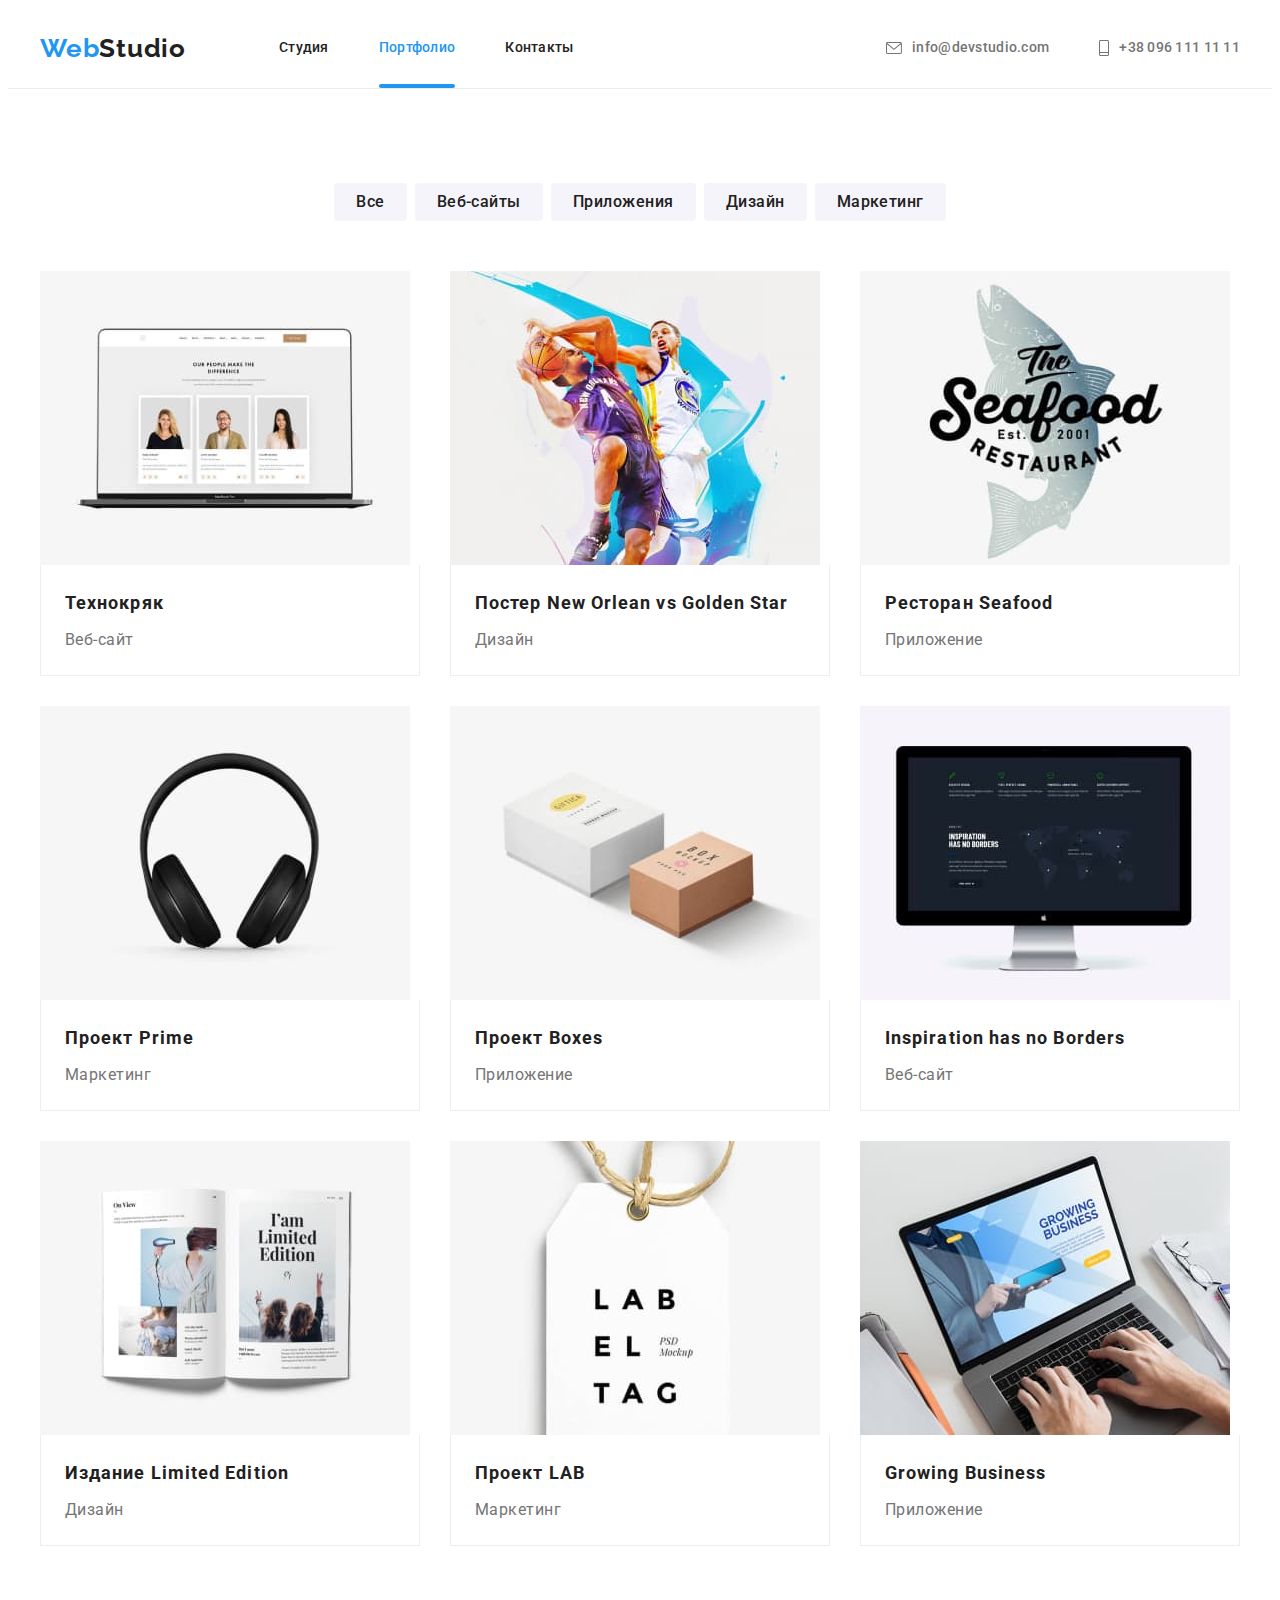
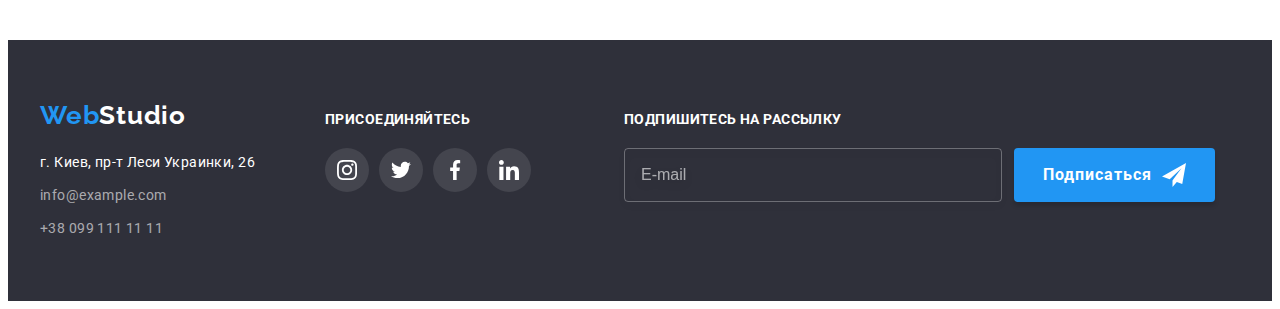
==== portfolio.html @ b2e089d0 "adding-data" ====
<!DOCTYPE html>
<html lang="en">
<head>
    <meta charset="UTF-8">
    <meta http-equiv="X-UA-Compatible" content="IE=edge">
    <meta name="viewport" content="width=device-width, initial-scale=1.0">
    <title>Document</title>
    <link rel="preconnect" href="https://fonts.googleapis.com">
    <link rel="preconnect" href="https://fonts.gstatic.com" crossorigin>
    <link href="https://fonts.googleapis.com/css2?family=Montserrat:wght@400;700&family=Raleway:wght@700&family=Roboto:wght@400;500;700;900&display=swap" rel="stylesheet">
    <link rel="stylesheet" href="https://cdnjs.cloudflare.com/ajax/libs/modern-normalize/1.1.0/modern-normalize.min.css" integrity="sha512-wpPYUAdjBVSE4KJnH1VR1HeZfpl1ub8YT/NKx4PuQ5NmX2tKuGu6U/JRp5y+Y8XG2tV+wKQpNHVUX03MfMFn9Q==" crossorigin="anonymous" referrerpolicy="no-referrer" />
    <link rel="stylesheet" href="./css/styles.css">
    <link rel="stylesheet" href="./css/main.min.css">
</head>
<body>
    <header class="header">
        <div class="container">
            <nav class="header-nav">
                <a href="" class="header-logo-part1 link">Web<span class="header-logo-part2">Studio</span></a>
                <ul class="header-list list">
                    <li class="header-item"><a href="./index.html" class="header-link link "  >Студия</a>
                    
                    </li>
                    <li class="header-item"><a href="./portfolio.html" class="header-link link current">Портфолио</a></li>
                    <li class="header-item"><a href="http://" class="header-link link">Контакты</a></li>
                </ul> 
            </nav>
            <ul class="header-list-contakt list">
                <li class="header-item-contakt">
                    <a href="mailto:info@devstudio.com" class="header-link-mail link">
                        <svg class="header-soc-icon" width="16" height="12">
                            <use href="./images/icons.svg/symbol-defs.svg#icon-email"></use>
                        </svg>
                        info@devstudio.com
                        
                    </a>
                </li>
                <li class="header-item-contakt">
                    <a href="tel:+380991111111" class="header-link-tel link">
                        <svg class="header-soc-icon" width="10" height="16">
                            <use href="./images/icons.svg/symbol-defs.svg#icon-phone-number"></use>
                        </svg>
                        +38 096 111 11 11
                        
                    </a>
                </li>
            </ul>
        </div>
    </header>
    
    <main class="main-portfolio">
        <section class="main-portfolio-section section">
            <div class="container">
                <h1 class="visually-hidden">Наши работы</h1>
                <ul class="main-portfolio-list list">
                    <li class="main-portfolio-item"><button type="button" class="main-portfolio-btn">Все</button></li>
                    <li class="main-portfolio-item"><button type="button" class="main-portfolio-btn">Веб-сайты</button></li>
                    <li class="main-portfolio-item"><button type="button" class="main-portfolio-btn">Приложения</button></li>
                    <li class="main-portfolio-item"><button type="button" class="main-portfolio-btn">Дизайн</button></li>
                    <li class="main-portfolio-item"><button type="button" class="main-portfolio-btn"> Маркетинг</button></li>
                </ul>
                <ul class="portfolio-list-blok list">
                    <li class="portfolio-item">
                        <a href="" class="portfolio-link link">
                            <div class="portfolio-img-hover">
                                <img src="./images/img-portfolio(0).jpg" alt="" width="370">
                                <p class="portfolio-img-description">Ресурс предлагает комплексные предложения с разным уровнем функционала и сервисов. Все это позволит посетителю получить исчерпывающие сведения о компании или частном лице.</p>
                                
                            </div>
                            <div class="portfolio-item-border">
                                <h2 class="portfolio-subtitle">Технокряк</h2>
                                <p class="portfolio-description">Веб-сайт</p>   
                            </div> 
                        </a>
                    </li>
                    <li class="portfolio-item">
                        <a href="" class="portfolio-link link">
                            <div class="portfolio-img-hover">
                                <img src="./images/img-portfolio(1).jpg" alt="" width="370">
                                <p class="portfolio-img-description">Ресурс предлагает комплексные предложения с разным уровнем функционала и сервисов. Все это позволит посетителю получить исчерпывающие сведения о компании или частном лице.</p>
                            </div>
                            <div class="portfolio-item-border">
                                <h2 class="portfolio-subtitle">Постер New Orlean vs Golden Star</h2>
                                <p class="portfolio-description">Дизайн</p>
                            </div>
                        </a>
                    </li>
                    <li class="portfolio-item">
                        <a href="" class="portfolio-link link">
                            <div class="portfolio-img-hover">
                                <img src="./images/img-portfolio(2).jpg" alt="" width="370">
                                <p class="portfolio-img-description">Ресурс предлагает комплексные предложения с разным уровнем функционала и сервисов. Все это позволит посетителю получить исчерпывающие сведения о компании или частном лице.</p>
                            </div>
                            <div class="portfolio-item-border">
                                <h2 class="portfolio-subtitle">Ресторан Seafood</h2>
                                <p class="portfolio-description">Приложение</p>
                            </div>
                        </a>
                    </li>
                    <li class="portfolio-item">
                        <a href="" class="portfolio-link link">
                            <div class="portfolio-img-hover">
                                <img src="./images/img-portfolio(3).jpg" alt="" width="370">
                                <p class="portfolio-img-description">Ресурс предлагает комплексные предложения с разным уровнем функционала и сервисов. Все это позволит посетителю получить исчерпывающие сведения о компании или частном лице.</p>
                            </div>
                            <div class="portfolio-item-border">
                                <h2 class="portfolio-subtitle">Проект Prime</h2>
                                <p class="portfolio-description">Маркетинг</p>
                            </div>
                        </a>
                    </li>
                    <li class="portfolio-item">
                        <a href="" class="portfolio-link link">
                            <div class="portfolio-img-hover">
                                <img src="./images/img-portfolio(4).jpg" alt="" width="370">
                                <p class="portfolio-img-description">Ресурс предлагает комплексные предложения с разным уровнем функционала и сервисов. Все это позволит посетителю получить исчерпывающие сведения о компании или частном лице.</p>
                            </div>
                            <div class="portfolio-item-border">
                                <h2 class="portfolio-subtitle">Проект Boxes</h2>
                                <p class="portfolio-description">Приложение</p>
                            </div>
                        </a>
                    </li>
                    <li class="portfolio-item">
                        <a href="" class="portfolio-link link">
                            <div class="portfolio-img-hover">
                                <img src="./images/img-portfolio(5).jpg" alt="" width="370">
                                <p class="portfolio-img-description">Ресурс предлагает комплексные предложения с разным уровнем функционала и сервисов. Все это позволит посетителю получить исчерпывающие сведения о компании или частном лице.</p>
                            </div>
                            <div class="portfolio-item-border">
                                <h2 class="portfolio-subtitle">Inspiration has no Borders</h2>
                                <p class="portfolio-description">Веб-сайт</p>
                            </div>
                        </a>
                    </li>
                    <li class="portfolio-item">
                        <a href="" class="portfolio-link link">
                            <div class="portfolio-img-hover">
                                <img src="./images/img-portfolio(6).jpg" alt="" width="370">
                                <p class="portfolio-img-description">Ресурс предлагает комплексные предложения с разным уровнем функционала и сервисов. Все это позволит посетителю получить исчерпывающие сведения о компании или частном лице.</p>
                            </div>
                            <div class="portfolio-item-border">
                                <h2 class="portfolio-subtitle">Издание Limited Edition</h2>
                                <p class="portfolio-description">Дизайн</p>
                            </div>
                        </a>
                    </li>
                    <li class="portfolio-item">
                        <a href="" class="portfolio-link link" >
                            <div class="portfolio-img-hover">
                                <img src="./images/img-portfolio(7).jpg" alt="" width="370">
                                <p class="portfolio-img-description">Ресурс предлагает комплексные предложения с разным уровнем функционала и сервисов. Все это позволит посетителю получить исчерпывающие сведения о компании или частном лице.</p>
                            </div>
                            <div class="portfolio-item-border">
                                <h2 class="portfolio-subtitle">Проект LAB</h2>
                                <p class="portfolio-description">Маркетинг</p>
                            </div>
                        </a>
                    </li>
                    <li class="portfolio-item">
                        <a href="" class="portfolio-link link">
                            <div class="portfolio-img-hover">
                                <img src="./images/img-portfolio(8).jpg" alt="" width="370">
                                <p class="portfolio-img-description">Ресурс предлагает комплексные предложения с разным уровнем функционала и сервисов. Все это позволит посетителю получить исчерпывающие сведения о компании или частном лице.</p>
                            </div>
                            <div class="portfolio-item-border">
                                <h2 class="portfolio-subtitle">Growing Business</h2>
                                <p class="portfolio-description">Приложение</p>
                            </div>
                        </a>
                    </li>
                </ul>
            </div>
        </section>
        
    </main>
    <footer class="footer">
        <div class="container">
            <div class="footer-address">
                <div>
                    <a href="" class="footer-logo-part1 link">Web<span class="footer-logo-part2">Studio</span></a>
                    <address class="address">
                        <ul class="address-list list">
                            <li class="address-item"><a href="https://goo.gl/maps/LYre1XZiDSPnL1MN8" class="address-link-street link" target="_blank" rel="noopener, noindex, nofollow">г. Киев, пр-т Леси Украинки, 26</a></li>
                            <li class="address-item"><a href="mailto:info@example.com" class="address-mail link">info@example.com</a> </li>
                            <li class="address-item"><a href="tel:+380991111111" class="address-tel link">+38 099 111 11 11</a></li>
                        </ul>
                    </address>
                </div>
                <div class="footer-soc">
                    <h3 class="footer-soc-title">присоединяйтесь</h3>
                    <ul class="footer-soc-list list">
                        <li class="footer-soc-item"> 
                            <a href="" class="footer-soc-link">
                                <svg class="footer-soc-icon" width="20" height="20">
                                    <use href="./images/icons.svg/symbol-defs.svg#icon-instagram-2-1"></use>
                                </svg>
                            </a>
                        </li>
                        <li class="footer-soc-item"> 
                            <a href="" class="footer-soc-link">
                                <svg class="footer-soc-icon" width="20" height="20">
                                    <use href="./images/icons.svg/symbol-defs.svg#icon-twitter-1-1"></use>
                                </svg>
                            </a>
                        </li>
                        <li class="footer-soc-item"> 
                            <a href="" class="footer-soc-link">
                                <svg class="footer-soc-icon" width="20" height="20">
                                    <use href="./images/icons.svg/symbol-defs.svg#icon-facebook-1-1"></use>
                                </svg> 
                            </a>
                        </li>
                        <li class="footer-soc-item"> 
                            <a href="" class="footer-soc-link">
                                <svg class="footer-soc-icon" width="20" height="20">
                                    <use href="./images/icons.svg/symbol-defs.svg#icon-linkedin-1-1"></use>
                                </svg> 
                            </a>
                        </li>
                        
                    </ul>  

                </div> 
                <div class="footer-notifications">
                    <p class="notifications-title">
                        Подпишитесь на рассылку
                    </p>
                    <form class="notifications-form" action="/">
                        <input type="email" 
                        class="notifications-input"
                        placeholder="E-mail"
                        name="user-mail"
                        required
                        
                        >
                        <button type="submit" class="notifications-btn">Подписаться
                            <svg class="notifications-icon" width="24" height="24">
                                <use href="./images/icons.svg/symbol-defs.svg#icon-icon-send-telegram"></use>
                            </svg>
                        </button>
                       
                    </form>
                </div>
                   
            </div>
            
        </div>
    </footer>



</body>
</html>
---- css/styles.css ----
/*---------header----------*/


/*------------title-section------------*/



/*---------advantages------------*/

/*
.advantages-vector-section {
    padding-top: 94px;
}

.advantages-vector-item {
    Width:270px;
    Height:120px;
    background: #F5F4FA;
    border-radius: 4px;
    margin-bottom: 30px;
}
*/


/*----------special-------*/



/*---------team---------*/




/*------------clients---------*/


   


/*---------footer-------*/



 /*------portfolio--------*/



/*--------backdrop------*/
---- css/main.min.css ----
:root{--title-color: #FFFFFF;--background-title: #2F303A;--header-link-color: #212121;--contakt-header: #757575;--akcent-color: #2196F3;--heading: #212121;--subtitle: #212121;--description: #757575;--footer-text: #FFFFFF;--footer-background: #2F303A;--footer-contakt: rgba(255, 255, 255, 0.6);--btn-color: #212121;--btn-background: #F5F4FA;--btn-hover-background: #2196F3;--typical-margin: 10px;--icon-color: #AFB1B8;--modal-tex:#757575;--modal-icon-color: #212121;--icon-hover: #FFFFFF;--input-btn-hover:#188CE8}body{font-family:Roboto,sans-serif;color:var(--heading);font-size:14px;letter-spacing:.03em;background-color:var(--title-color)}h1,h2,h3,h4,h5,h6,p{margin:0}ul,ol{padding-left:0;margin:0}img{display:block}.link{text-decoration:none;display:block}.list{list-style:none}.container{width:1200px;padding-left:15px;padding-right:15px;margin:0 auto}.visually-hidden{position:absolute;width:1px;height:1px;margin:-1px;border:0;padding:0;white-space:nowrap;clip-path:inset(100%);clip:rect(0 0 0 0);overflow:hidden}.section{padding-bottom:94px}.header{border-bottom:1px solid #ececec}.header .container{display:flex;align-items:center}.header-nav{display:flex;align-items:center}.header-logo-part1{font-family:"Raleway";font-weight:700;font-size:26px;line-height:1.19;letter-spacing:.03em;color:var(--akcent-color);margin-right:93px}.header-logo-part2{color:var(--heading)}.header-list{display:flex}.header-item:not(:last-child){margin-right:50px}.header-list-contakt{display:flex;margin-left:auto}.header-item-contakt{display:flex}.header-soc-link{margin-right:10px}.header-soc-icon{fill:currentColor;margin-right:10px}.header-link{position:relative;padding:32px 0;font-weight:500;font-size:14px;line-height:1.14;letter-spacing:.02em;color:var(--header-link-color);transition:color 250ms cubic-bezier(0.4, 0, 0.2, 1)}.header-link:hover{color:var(--akcent-color)}.header-link:focus{color:var(--akcent-color)}.current{color:var(--akcent-color)}.current::after{content:"";position:absolute;bottom:0;right:0;height:4px;width:100%;border-radius:2px;background-color:var(--akcent-color);display:block}.header-item-contakt:not(:first-child){margin-left:50px}.header-link-mail{display:flex;align-items:center;font-weight:500;font-size:14px;line-height:1.14;letter-spacing:.02em;color:var(--contakt-header);transition:color 250ms cubic-bezier(0.4, 0, 0.2, 1)}.header-link-mail:hover{color:var(--akcent-color)}.header-link-mail:focus{color:var(--akcent-color)}.header-link-tel{display:flex;font-weight:500;font-size:14px;line-height:1.14;letter-spacing:.02em;font-weight:500;font-size:14px;line-height:1.14;letter-spacing:.02em;color:var(--contakt-header);transition:250ms cubic-bezier(0.4, 0, 0.2, 1)}.header-link-tel:hover{color:var(--akcent-color)}.header-link-tel:focus{color:var(--akcent-color)}.backdrop{position:fixed;top:0;left:0;width:100%;height:100%;display:flex;background-color:rgba(0,0,0,.2);transition:opacity 250ms cubic-bezier(0.4, 0, 0.2, 1)}.modal{position:absolute;top:50%;left:50%;transform:translate(-50%, -50%);width:528px;height:581px;background:var(--title-color);box-shadow:0px 1px 3px rgba(0,0,0,.12),0px 1px 1px rgba(0,0,0,.14),0px 2px 1px rgba(0,0,0,.2);border-radius:4px;transition:transform 250ms cubic-bezier(0.4, 0, 0.2, 1);padding:40px;position:fixed}.modal-close-btn{position:absolute;top:8px;right:8px;width:30px;height:30px;border-radius:50%;border:1px solid rgba(0,0,0,.1);background-color:var(--title-color);display:flex;justify-content:center;align-items:center;cursor:pointer}.button-modal-icon{transition:fill 250ms cubic-bezier(0.4, 0, 0.2, 1)}.modal-close-btn:hover .button-modal-icon{fill:var(--akcent-color)}.modal-close-btn:focus .button-modal-icon{fill:var(--akcent-color)}.is-hidden{opacity:0;pointer-events:none}.modal-title{font-weight:700;font-size:20px;line-height:1.15;letter-spacing:.03em;text-align:center;margin-bottom:12px;color:var(--subtitle)}.modal-label{font-size:12px;line-height:1.17;letter-spacing:.01em;display:flex;flex-direction:column;color:var(--modal-tex)}.modal-block{margin-bottom:10px}.input-wrap{position:relative}.modal-input-icon{position:absolute;left:15px;top:50%;transform:translateY(-50%);fill:var(--modal-icon-color);transition:fill 250ms cubic-bezier(0.4, 0, 0.2, 1)}.modal-input:hover+.modal-input-icon{fill:var(--akcent-color)}.modal-input:focus+.modal-input-icon{fill:var(--akcent-color)}.modal-input{margin-top:4px;padding-left:42px;border:1px solid rgba(33,33,33,.2);border-radius:4px;height:40px;width:100%;outline:rgba(0,0,0,0);transition:border 250ms cubic-bezier(0.4, 0, 0.2, 1)}.modal-input:hover,.modal-input:focus{border:1px solid var(--akcent-color)}.modal-comment{margin-bottom:17px}.comment-label{display:flex;flex-direction:column;font-size:12px;line-height:14px;letter-spacing:.01em;color:var(--modal-tex)}.comment-text{width:100%;height:120px;border:1px solid rgba(33,33,33,.2);border-radius:4px;margin-top:4px;resize:none;padding:12px 16px;outline:rgba(0,0,0,0);transition:border 250ms cubic-bezier(0.4, 0, 0.2, 1)}.comment-text:hover,.comment-text:focus{border:1px solid var(--akcent-color)}.comment-text::placeholder{font-size:12px;line-height:1.17;letter-spacing:.01em;color:rgba(117,117,117,.5)}.checkbox-privasy{margin-bottom:30px}.checkbox-text{font-size:14px;line-height:1.71;letter-spacing:.03em;color:var(--modal-tex);display:flex;align-items:center}.checkbox-text span{Width:16px;Height:15px;border:2px solid var(--modal-icon-color);border-radius:1px;display:flex;align-items:center;justify-content:center;margin-right:8px;transition:background-color 250ms cubic-bezier(0.4, 0, 0.2, 1),border 250ms cubic-bezier(0.4, 0, 0.2, 1)}.input-checkbox:checked+.checkbox-text span{background-color:var(--akcent-color);border:none}.icon-checkbox{fill:rgba(0,0,0,0);transition:fill 250ms cubic-bezier(0.4, 0, 0.2, 1)}.input-checkbox:checked+.checkbox-text .icon-checkbox{fill:var(--title-color)}.modal-link{color:var(--akcent-color)}.modal-btn{font-family:inherit;font-weight:700;font-size:16px;line-height:1.88;letter-spacing:.06em;padding:10px 55px;display:block;align-items:center;text-align:center;color:var(--title-color);background:var(--akcent-color);cursor:pointer;border-radius:4px;border:0;transition:box-shadow 250ms cubic-bezier(0.4, 0, 0.2, 1);box-shadow:0px 4px 4px rgba(0,0,0,.15);margin:0 auto;transition:background-color 250ms cubic-bezier(0.4, 0, 0.2, 1)}.modal-btn:hover{background:var(--btn-hover-background)}.modal-btn:focus{background:var(--btn-hover-background)}.main-title-section{margin-left:auto;margin-right:auto;padding-top:200px;padding-bottom:200px;text-align:center;background-size:cover;background-image:linear-gradient(to right, rgba(47, 48, 58, 0.4), rgba(47, 48, 58, 0.4)),url("../images/background.Img 1.jpg");max-width:1600px;height:600px;background-repeat:no-repeat;background-color:var(--background-title)}.main-title{font-weight:900;font-size:44px;line-height:1.36;letter-spacing:.06em;text-align:center;text-transform:uppercase;color:var(--title-color);margin-bottom:30px}.button-designe{display:flex;justify-content:center}.main-title-btn{font-family:inherit;font-weight:700;font-size:16px;line-height:1.88;letter-spacing:.06em;padding:10px 32px;display:flex;align-items:center;text-align:center;color:var(--title-color);background:var(--akcent-color);cursor:pointer;border-radius:4px;border:0;transition:box-shadow 250ms cubic-bezier(0.4, 0, 0.2, 1)}.main-title-btn:hover{box-shadow:0px 4px 4px rgba(0,0,0,.15)}.main-title-btn:focus{box-shadow:0px 4px 4px rgba(0,0,0,.15)}.advantages{padding-top:94px}.icon-list__vector{Width:270px;Height:120px;background-color:var(--btn-background);border-radius:4px;padding:25px auto;justify-content:center;align-items:center;display:flex}.icon-list__vector+.icon-list__vector{margin-left:30px}.item_vector{margin-bottom:30px}.icon-list{display:flex}.icon-list__item+.icon-list__item{margin-left:30px}.icon-list__subtitle{font-weight:700;font-size:14px;line-height:1.14;letter-spacing:.03em;text-transform:uppercase;color:var(--subtitle);max-width:270px}.subtitle__item{margin-bottom:10px}.icon-list__description{font-weight:nul;font-size:14px;line-height:1.71;letter-spacing:.03em;color:var(--description);max-width:270px}.special{padding-top:0px}.special-heading{font-weight:700;font-size:36px;line-height:1.17;text-align:center;letter-spacing:.03em;color:var(--heading);margin-bottom:50px}.special-list{display:flex;margin-left:-30px}.special-item-img{flex-basis:calc((100% - 90px)/3);margin-left:30px;position:relative}.special-description{font-weight:700;font-size:14px;line-height:1.14;letter-spacing:.03em;text-align:center;text-transform:uppercase;width:100%;height:70px;background-color:rgba(47,48,58,.8);position:absolute;display:flex;justify-content:center;align-items:center;bottom:0;color:var(--title-color)}.team{background:var(--btn-background);padding-top:94px}.team-soc-link{width:44px;height:44px;border-radius:50%;background-color:var(--title-color)}.team-heading{font-weight:700;font-size:36px;line-height:1.17;letter-spacing:.03em;text-align:center;color:var(--heading);margin-bottom:50px}.team-list{display:flex;margin-left:-30px}.team-item{flex-basis:calc((100% - 120px)/3);margin-left:30px;border-radius:0px 0px 4px 4px;box-shadow:0px 1px 3px rgba(0,0,0,.12),0px 1px 1px rgba(0,0,0,.14),0px 2px 1px rgba(0,0,0,.2)}.team-specialist{padding:30px 0;background-color:var(--title-color);border-radius:0px 0px 4px 4px}.team-subtitle{font-weight:500;font-size:16px;line-height:1.19;letter-spacing:.03em;text-align:center;color:var(--subtitle);margin-bottom:var(--typical-margin)}.team-description{font-size:16px;line-height:1.19;letter-spacing:.03em;text-align:center;color:var(--description);margin-bottom:16px}.team-soc-list{display:flex;justify-content:center}.team-soc-item+.team-soc-item{margin-left:10px}.team-soc-link{width:44px;height:44px;border-radius:50%;color:var(--icon-color);display:flex;justify-content:center;align-items:center;transition:color 250ms cubic-bezier(0.4, 0, 0.2, 1),background-color 250ms cubic-bezier(0.4, 0, 0.2, 1)}.team-soc-link:hover{background-color:var(--akcent-color)}.team-soc-link:focus{background-color:var(--akcent-color)}.team-soc-icon{fill:currentColor}.team-soc-link:hover .team-soc-icon{fill:var(--icon-hover)}.team-soc-link:focus .team-soc-icon{fill:var(--icon-hover)}.clients{padding-top:94px;padding-bottom:94px}.clients-title{font-weight:700;font-size:36px;line-height:1.17;letter-spacing:.03em;text-align:center;color:var(--heading)}.clients__permanent{margin-bottom:50px}.scroll{display:flex}.clients-scroll{margin-left:auto}.scroll__item{width:170px;height:92px;box-sizing:border-box}.scroll__item+.scroll__item{margin-left:30px}.scroll__link{justify-content:center;align-items:center;display:flex;color:var(--icon-color);width:100%;height:100%;border-radius:4px;border:1px solid #afb1b8;transition:border-color 250ms cubic-bezier(0.4, 0, 0.2, 1)}.scroll__link:hover,.scroll__link:focus{border-color:var(--akcent-color)}.scroll__logo{fill:currentColor;transition:fill 250ms cubic-bezier(0.4, 0, 0.2, 1)}.scroll__link:hover .scroll__logo,.scroll__link:focus .scroll__logo{fill:var(--akcent-color)}.footer{background:var(--footer-background);padding-top:60px;padding-bottom:60px;justify-content:center;align-items:center}.footer .container{display:flex;align-items:baseline}.footer-logo-part1{font-family:"Raleway";font-weight:700;font-size:26px;line-height:1.19;letter-spacing:.03em;color:var(--akcent-color);margin-bottom:20px}.footer-logo-part2{color:var(--title-color)}.address{font-style:normal}.address-item:not(:last-child){margin-bottom:9px}.address-link-street{font-size:14px;line-height:1.71;letter-spacing:.03em;color:var(--footer-text);transition:color 250ms cubic-bezier(0.4, 0, 0.2, 1)}.address-link-street:hover{color:var(--akcent-color)}.address-link-street:focus{color:Var(--akcent-color)}.address-mail{font-size:14px;line-height:1.71;letter-spacing:.03em;color:var(--footer-contakt);transition:color 250ms cubic-bezier(0.4, 0, 0.2, 1)}.address-mail:hover{color:var(--akcent-color)}.address-mail:focus{color:var(--akcent-color)}.address-tel{font-size:14px;line-height:1.71;letter-spacing:.03em;color:var(--footer-contakt);transition:color 250ms cubic-bezier(0.4, 0, 0.2, 1)}.address-tel:hover{color:var(--akcent-color)}.address-tel:focus{color:var(--akcent-color)}.footer-soc-title{font-weight:700;font-size:14px;line-height:1.14;letter-spacing:.03em;text-transform:uppercase;color:var(--title-color)}.footer-address{display:flex;align-items:baseline}.footer-soc{margin-left:70px}.footer-soc-list{display:flex;margin-top:20px}.footer-soc-item{width:44px;height:44px}.footer-soc-item+.footer-soc-item{margin-left:10px}.footer-soc-link{background-color:rgba(255,255,255,.1);justify-content:center;align-items:center;display:flex;width:100%;height:100%;border-radius:50%;color:var(--title-color);transition:background-color 250ms cubic-bezier(0.4, 0, 0.2, 1)}.footer-soc-link:hover,.footer-soc-link:focus{background-color:var(--akcent-color)}.footer-soc-icon{fill:currentColor}.footer-notifications{margin-left:93px}.notifications-title{font-weight:700;font-size:14px;line-height:1.14;letter-spacing:.03em;text-transform:uppercase;color:var(--title-color);margin-bottom:20px}.notifications-input{border:1px solid rgba(255,255,255,.3);filter:drop-shadow(0px 4px 4px rgba(0, 0, 0, 0.15));border-radius:4px;height:50px;width:358px;background-color:rgba(0,0,0,0);padding-left:16px;color:var(--title-color);margin-right:12px;outline:none;transition:border 250ms cubic-bezier(0.4, 0, 0.2, 1)}.notifications-input:hover,.notifications-input:focus{border:1px solid var(--akcent-color)}.notifications-input::placeholder{font-size:16px;line-height:1.25;color:rgba(255,255,255,.6)}.notifications-form{display:flex}.notifications-btn{font-family:inherit;font-weight:700;font-size:16px;line-height:1.88;letter-spacing:.06em;padding:10px 29px;display:flex;align-items:center;text-align:center;color:var(--title-color);background:var(--akcent-color);cursor:pointer;border-radius:4px;border:0;transition:box-shadow 250ms cubic-bezier(0.4, 0, 0.2, 1);box-shadow:0px 4px 4px rgba(0,0,0,.15);margin:0 auto;justify-content:center;transition:background-color 250ms cubic-bezier(0.4, 0, 0.2, 1)}.notifications-btn:hover,.notifications-btn:focus{background-color:var(--input-btn-hover)}.notifications-icon{margin-left:10px;align-items:center}.main-portfolio{padding-top:94px}.main-portfolio-list{display:flex;justify-content:center;margin-bottom:50px}.main-portfolio-btn{font-family:"Roboto";font-weight:500;font-size:16px;line-height:1.62;letter-spacing:.03em;text-align:center;padding:6px 22px;color:var(--btn-color);cursor:pointer;border-radius:4px;background-color:var(--btn-background);border:0;transition:color 250ms cubic-bezier(0.4, 0, 0.2, 1),background-color 250ms cubic-bezier(0.4, 0, 0.2, 1),box-shadow 250ms cubic-bezier(0.4, 0, 0.2, 1)}.main-portfolio-btn:hover{color:var(--title-color);background:var(--akcent-color);box-shadow:0px 3px 1px rgba(0,0,0,.1),0px 1px 2px rgba(0,0,0,.08),0px 2px 2px rgba(0,0,0,.12);border-radius:4px}.main-portfolio-btn:focus{color:var(--title-color);background:var(--akcent-color);box-shadow:0px 3px 1px rgba(0,0,0,.1),0px 1px 2px rgba(0,0,0,.08),0px 2px 2px rgba(0,0,0,.12);border-radius:4px}.main-portfolio-item:not(:last-child){margin-right:8px}.portfolio-list-blok{display:flex;flex-wrap:wrap;margin-left:-30px;margin-bottom:-30px}.portfolio-item{flex-basis:calc((100% - 90px)/3);margin-left:30px;margin-bottom:30px;box-sizing:border-box}.portfolio-img-hover{position:relative;overflow:hidden}.portfolio-link{transition:box-shadow 250ms cubic-bezier(0.4, 0, 0.2, 1)}.portfolio-link:hover,.portfolio-link:focus{box-shadow:0px 1px 1px rgba(0,0,0,.12),0px 4px 4px rgba(0,0,0,.06),1px 4px 6px rgba(0,0,0,.16)}.portfolio-item-border{display:block;padding:20px 24px;border:1px solid #eee;border-top:none}.portfolio-img-description{position:absolute;top:0;right:0;width:100%;height:100%;padding:63px 24px;font-size:18px;line-height:1.56;letter-spacing:.03em;color:var(--title-color);background-color:rgba(33,150,243,.9);transition:transform 250ms cubic-bezier(0.4, 0, 0.2, 1);transform:translateY(100%)}.portfolio-link:hover .portfolio-img-description,.portfolio-link:focus .portfolio-img-description{transform:translateY(0)}.portfolio-subtitle{font-weight:700;font-size:18px;line-height:2;letter-spacing:.06em;color:var(--subtitle);margin-bottom:4px}.portfolio-description{font-size:16px;line-height:1.88;letter-spacing:.03em;color:var(--description)}/*# sourceMappingURL=main.min.css.map */
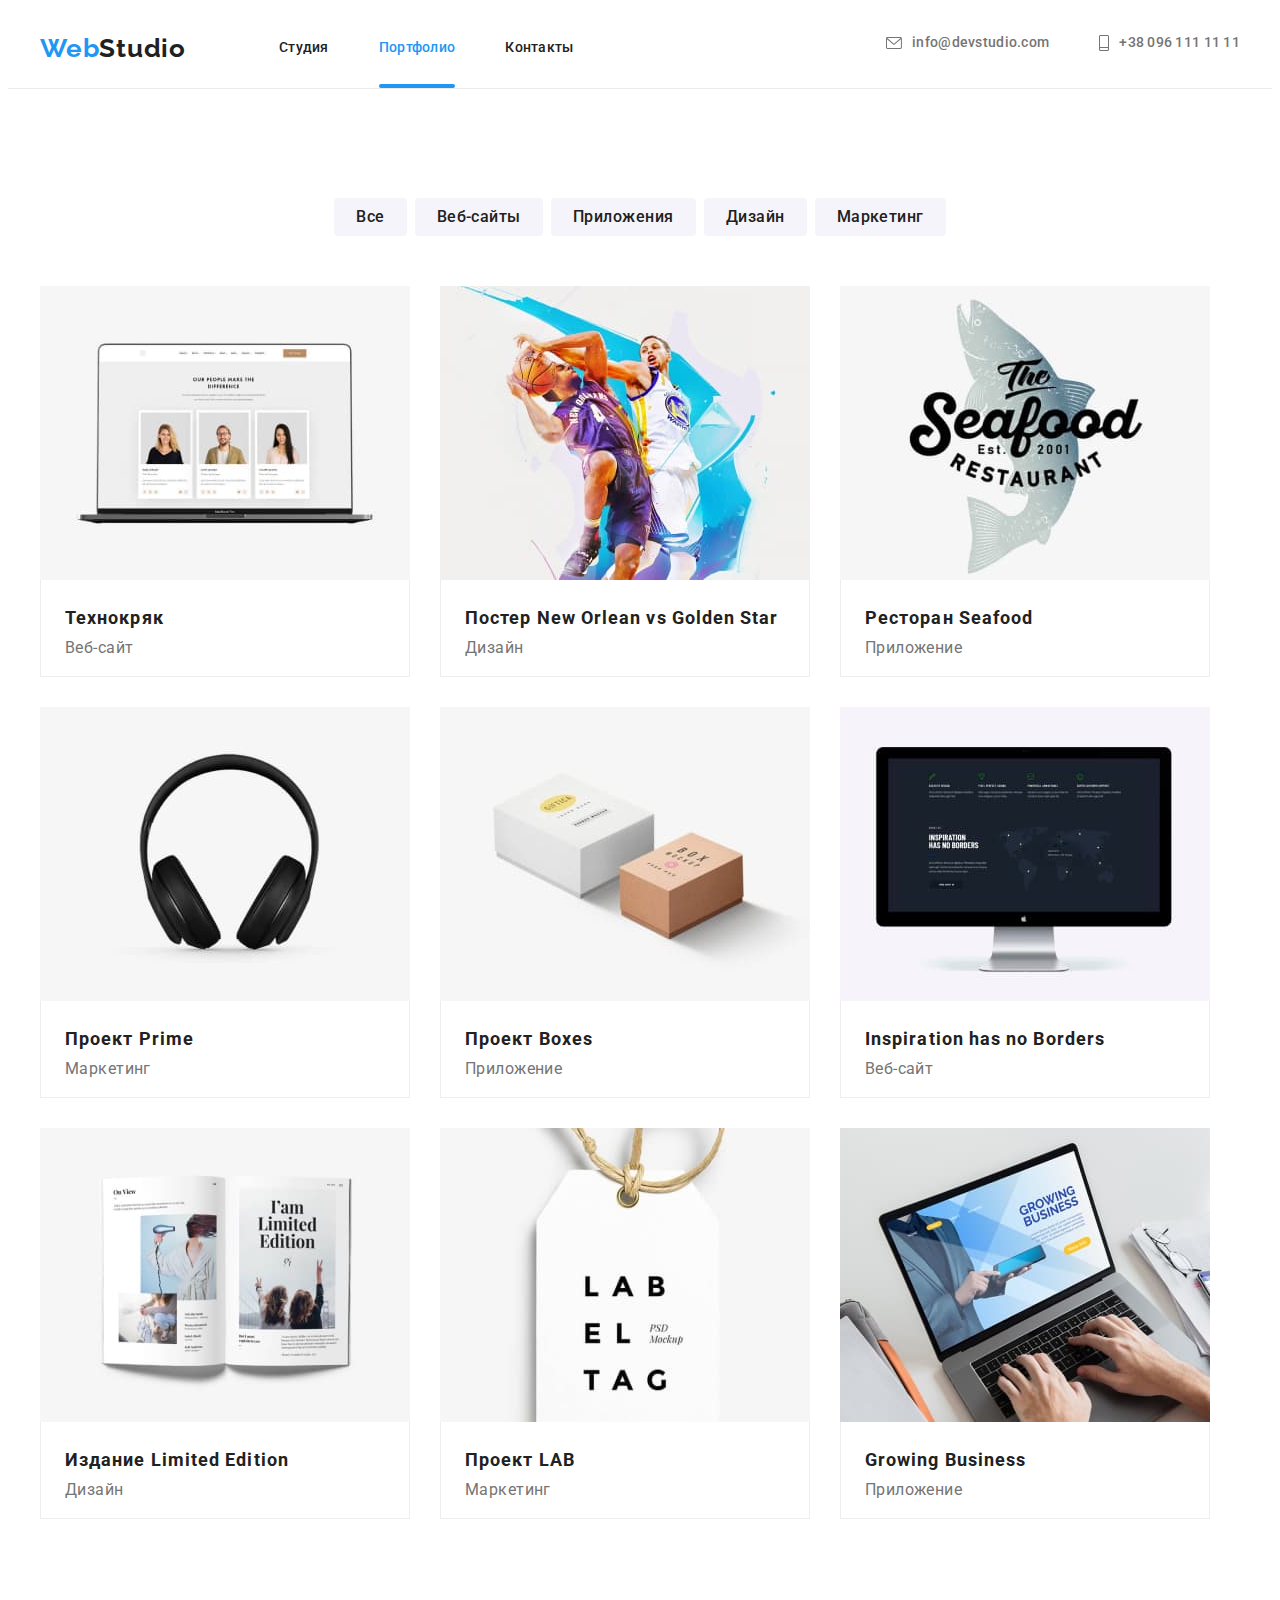
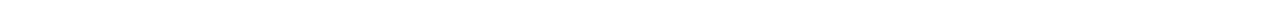
==== commit 4c8b0e71: "picture-1x-2x" ====
--- a/portfolio.html
+++ b/portfolio.html
@@ -13,6 +13,14 @@
     <link rel="stylesheet" href="./css/main.min.css">
 </head>
 <body>
+    <header class="header-mob">
+        <div class="container">
+            <nav class="header-mob-nav">
+                <a href="" class="header-mob-logo-part1 link">Web<span class="header-mob-logo-part2">Studio</span></a>
+            </nav>
+        </div>
+
+    </header>
     <header class="header">
         <div class="container">
             <nav class="header-nav">
@@ -174,7 +182,7 @@
         </section>
         
     </main>
-    <footer class="footer">
+    <!-- <footer class="footer">
         <div class="container">
             <div class="footer-address">
                 <div>
@@ -246,7 +254,7 @@
             </div>
             
         </div>
-    </footer>
+    </footer> -->
 
 
 
--- a/css/main.min.css
+++ b/css/main.min.css
@@ -1 +1 @@
-:root{--title-color: #FFFFFF;--background-title: #2F303A;--header-link-color: #212121;--contakt-header: #757575;--akcent-color: #2196F3;--heading: #212121;--subtitle: #212121;--description: #757575;--footer-text: #FFFFFF;--footer-background: #2F303A;--footer-contakt: rgba(255, 255, 255, 0.6);--btn-color: #212121;--btn-background: #F5F4FA;--btn-hover-background: #2196F3;--typical-margin: 10px;--icon-color: #AFB1B8;--modal-tex:#757575;--modal-icon-color: #212121;--icon-hover: #FFFFFF;--input-btn-hover:#188CE8}body{font-family:Roboto,sans-serif;color:var(--heading);font-size:14px;letter-spacing:.03em;background-color:var(--title-color)}h1,h2,h3,h4,h5,h6,p{margin:0}ul,ol{padding-left:0;margin:0}img{display:block}.link{text-decoration:none;display:block}.list{list-style:none}.container{width:1200px;padding-left:15px;padding-right:15px;margin:0 auto}.visually-hidden{position:absolute;width:1px;height:1px;margin:-1px;border:0;padding:0;white-space:nowrap;clip-path:inset(100%);clip:rect(0 0 0 0);overflow:hidden}.section{padding-bottom:94px}.header{border-bottom:1px solid #ececec}.header .container{display:flex;align-items:center}.header-nav{display:flex;align-items:center}.header-logo-part1{font-family:"Raleway";font-weight:700;font-size:26px;line-height:1.19;letter-spacing:.03em;color:var(--akcent-color);margin-right:93px}.header-logo-part2{color:var(--heading)}.header-list{display:flex}.header-item:not(:last-child){margin-right:50px}.header-list-contakt{display:flex;margin-left:auto}.header-item-contakt{display:flex}.header-soc-link{margin-right:10px}.header-soc-icon{fill:currentColor;margin-right:10px}.header-link{position:relative;padding:32px 0;font-weight:500;font-size:14px;line-height:1.14;letter-spacing:.02em;color:var(--header-link-color);transition:color 250ms cubic-bezier(0.4, 0, 0.2, 1)}.header-link:hover{color:var(--akcent-color)}.header-link:focus{color:var(--akcent-color)}.current{color:var(--akcent-color)}.current::after{content:"";position:absolute;bottom:0;right:0;height:4px;width:100%;border-radius:2px;background-color:var(--akcent-color);display:block}.header-item-contakt:not(:first-child){margin-left:50px}.header-link-mail{display:flex;align-items:center;font-weight:500;font-size:14px;line-height:1.14;letter-spacing:.02em;color:var(--contakt-header);transition:color 250ms cubic-bezier(0.4, 0, 0.2, 1)}.header-link-mail:hover{color:var(--akcent-color)}.header-link-mail:focus{color:var(--akcent-color)}.header-link-tel{display:flex;font-weight:500;font-size:14px;line-height:1.14;letter-spacing:.02em;font-weight:500;font-size:14px;line-height:1.14;letter-spacing:.02em;color:var(--contakt-header);transition:250ms cubic-bezier(0.4, 0, 0.2, 1)}.header-link-tel:hover{color:var(--akcent-color)}.header-link-tel:focus{color:var(--akcent-color)}.backdrop{position:fixed;top:0;left:0;width:100%;height:100%;display:flex;background-color:rgba(0,0,0,.2);transition:opacity 250ms cubic-bezier(0.4, 0, 0.2, 1)}.modal{position:absolute;top:50%;left:50%;transform:translate(-50%, -50%);width:528px;height:581px;background:var(--title-color);box-shadow:0px 1px 3px rgba(0,0,0,.12),0px 1px 1px rgba(0,0,0,.14),0px 2px 1px rgba(0,0,0,.2);border-radius:4px;transition:transform 250ms cubic-bezier(0.4, 0, 0.2, 1);padding:40px;position:fixed}.modal-close-btn{position:absolute;top:8px;right:8px;width:30px;height:30px;border-radius:50%;border:1px solid rgba(0,0,0,.1);background-color:var(--title-color);display:flex;justify-content:center;align-items:center;cursor:pointer}.button-modal-icon{transition:fill 250ms cubic-bezier(0.4, 0, 0.2, 1)}.modal-close-btn:hover .button-modal-icon{fill:var(--akcent-color)}.modal-close-btn:focus .button-modal-icon{fill:var(--akcent-color)}.is-hidden{opacity:0;pointer-events:none}.modal-title{font-weight:700;font-size:20px;line-height:1.15;letter-spacing:.03em;text-align:center;margin-bottom:12px;color:var(--subtitle)}.modal-label{font-size:12px;line-height:1.17;letter-spacing:.01em;display:flex;flex-direction:column;color:var(--modal-tex)}.modal-block{margin-bottom:10px}.input-wrap{position:relative}.modal-input-icon{position:absolute;left:15px;top:50%;transform:translateY(-50%);fill:var(--modal-icon-color);transition:fill 250ms cubic-bezier(0.4, 0, 0.2, 1)}.modal-input:hover+.modal-input-icon{fill:var(--akcent-color)}.modal-input:focus+.modal-input-icon{fill:var(--akcent-color)}.modal-input{margin-top:4px;padding-left:42px;border:1px solid rgba(33,33,33,.2);border-radius:4px;height:40px;width:100%;outline:rgba(0,0,0,0);transition:border 250ms cubic-bezier(0.4, 0, 0.2, 1)}.modal-input:hover,.modal-input:focus{border:1px solid var(--akcent-color)}.modal-comment{margin-bottom:17px}.comment-label{display:flex;flex-direction:column;font-size:12px;line-height:14px;letter-spacing:.01em;color:var(--modal-tex)}.comment-text{width:100%;height:120px;border:1px solid rgba(33,33,33,.2);border-radius:4px;margin-top:4px;resize:none;padding:12px 16px;outline:rgba(0,0,0,0);transition:border 250ms cubic-bezier(0.4, 0, 0.2, 1)}.comment-text:hover,.comment-text:focus{border:1px solid var(--akcent-color)}.comment-text::placeholder{font-size:12px;line-height:1.17;letter-spacing:.01em;color:rgba(117,117,117,.5)}.checkbox-privasy{margin-bottom:30px}.checkbox-text{font-size:14px;line-height:1.71;letter-spacing:.03em;color:var(--modal-tex);display:flex;align-items:center}.checkbox-text span{Width:16px;Height:15px;border:2px solid var(--modal-icon-color);border-radius:1px;display:flex;align-items:center;justify-content:center;margin-right:8px;transition:background-color 250ms cubic-bezier(0.4, 0, 0.2, 1),border 250ms cubic-bezier(0.4, 0, 0.2, 1)}.input-checkbox:checked+.checkbox-text span{background-color:var(--akcent-color);border:none}.icon-checkbox{fill:rgba(0,0,0,0);transition:fill 250ms cubic-bezier(0.4, 0, 0.2, 1)}.input-checkbox:checked+.checkbox-text .icon-checkbox{fill:var(--title-color)}.modal-link{color:var(--akcent-color)}.modal-btn{font-family:inherit;font-weight:700;font-size:16px;line-height:1.88;letter-spacing:.06em;padding:10px 55px;display:block;align-items:center;text-align:center;color:var(--title-color);background:var(--akcent-color);cursor:pointer;border-radius:4px;border:0;transition:box-shadow 250ms cubic-bezier(0.4, 0, 0.2, 1);box-shadow:0px 4px 4px rgba(0,0,0,.15);margin:0 auto;transition:background-color 250ms cubic-bezier(0.4, 0, 0.2, 1)}.modal-btn:hover{background:var(--btn-hover-background)}.modal-btn:focus{background:var(--btn-hover-background)}.main-title-section{margin-left:auto;margin-right:auto;padding-top:200px;padding-bottom:200px;text-align:center;background-size:cover;background-image:linear-gradient(to right, rgba(47, 48, 58, 0.4), rgba(47, 48, 58, 0.4)),url("../images/background.Img 1.jpg");max-width:1600px;height:600px;background-repeat:no-repeat;background-color:var(--background-title)}.main-title{font-weight:900;font-size:44px;line-height:1.36;letter-spacing:.06em;text-align:center;text-transform:uppercase;color:var(--title-color);margin-bottom:30px}.button-designe{display:flex;justify-content:center}.main-title-btn{font-family:inherit;font-weight:700;font-size:16px;line-height:1.88;letter-spacing:.06em;padding:10px 32px;display:flex;align-items:center;text-align:center;color:var(--title-color);background:var(--akcent-color);cursor:pointer;border-radius:4px;border:0;transition:box-shadow 250ms cubic-bezier(0.4, 0, 0.2, 1)}.main-title-btn:hover{box-shadow:0px 4px 4px rgba(0,0,0,.15)}.main-title-btn:focus{box-shadow:0px 4px 4px rgba(0,0,0,.15)}.advantages{padding-top:94px}.icon-list__vector{Width:270px;Height:120px;background-color:var(--btn-background);border-radius:4px;padding:25px auto;justify-content:center;align-items:center;display:flex}.icon-list__vector+.icon-list__vector{margin-left:30px}.item_vector{margin-bottom:30px}.icon-list{display:flex}.icon-list__item+.icon-list__item{margin-left:30px}.icon-list__subtitle{font-weight:700;font-size:14px;line-height:1.14;letter-spacing:.03em;text-transform:uppercase;color:var(--subtitle);max-width:270px}.subtitle__item{margin-bottom:10px}.icon-list__description{font-weight:nul;font-size:14px;line-height:1.71;letter-spacing:.03em;color:var(--description);max-width:270px}.special{padding-top:0px}.special-heading{font-weight:700;font-size:36px;line-height:1.17;text-align:center;letter-spacing:.03em;color:var(--heading);margin-bottom:50px}.special-list{display:flex;margin-left:-30px}.special-item-img{flex-basis:calc((100% - 90px)/3);margin-left:30px;position:relative}.special-description{font-weight:700;font-size:14px;line-height:1.14;letter-spacing:.03em;text-align:center;text-transform:uppercase;width:100%;height:70px;background-color:rgba(47,48,58,.8);position:absolute;display:flex;justify-content:center;align-items:center;bottom:0;color:var(--title-color)}.team{background:var(--btn-background);padding-top:94px}.team-soc-link{width:44px;height:44px;border-radius:50%;background-color:var(--title-color)}.team-heading{font-weight:700;font-size:36px;line-height:1.17;letter-spacing:.03em;text-align:center;color:var(--heading);margin-bottom:50px}.team-list{display:flex;margin-left:-30px}.team-item{flex-basis:calc((100% - 120px)/3);margin-left:30px;border-radius:0px 0px 4px 4px;box-shadow:0px 1px 3px rgba(0,0,0,.12),0px 1px 1px rgba(0,0,0,.14),0px 2px 1px rgba(0,0,0,.2)}.team-specialist{padding:30px 0;background-color:var(--title-color);border-radius:0px 0px 4px 4px}.team-subtitle{font-weight:500;font-size:16px;line-height:1.19;letter-spacing:.03em;text-align:center;color:var(--subtitle);margin-bottom:var(--typical-margin)}.team-description{font-size:16px;line-height:1.19;letter-spacing:.03em;text-align:center;color:var(--description);margin-bottom:16px}.team-soc-list{display:flex;justify-content:center}.team-soc-item+.team-soc-item{margin-left:10px}.team-soc-link{width:44px;height:44px;border-radius:50%;color:var(--icon-color);display:flex;justify-content:center;align-items:center;transition:color 250ms cubic-bezier(0.4, 0, 0.2, 1),background-color 250ms cubic-bezier(0.4, 0, 0.2, 1)}.team-soc-link:hover{background-color:var(--akcent-color)}.team-soc-link:focus{background-color:var(--akcent-color)}.team-soc-icon{fill:currentColor}.team-soc-link:hover .team-soc-icon{fill:var(--icon-hover)}.team-soc-link:focus .team-soc-icon{fill:var(--icon-hover)}.clients{padding-top:94px;padding-bottom:94px}.clients-title{font-weight:700;font-size:36px;line-height:1.17;letter-spacing:.03em;text-align:center;color:var(--heading)}.clients__permanent{margin-bottom:50px}.scroll{display:flex}.clients-scroll{margin-left:auto}.scroll__item{width:170px;height:92px;box-sizing:border-box}.scroll__item+.scroll__item{margin-left:30px}.scroll__link{justify-content:center;align-items:center;display:flex;color:var(--icon-color);width:100%;height:100%;border-radius:4px;border:1px solid #afb1b8;transition:border-color 250ms cubic-bezier(0.4, 0, 0.2, 1)}.scroll__link:hover,.scroll__link:focus{border-color:var(--akcent-color)}.scroll__logo{fill:currentColor;transition:fill 250ms cubic-bezier(0.4, 0, 0.2, 1)}.scroll__link:hover .scroll__logo,.scroll__link:focus .scroll__logo{fill:var(--akcent-color)}.footer{background:var(--footer-background);padding-top:60px;padding-bottom:60px;justify-content:center;align-items:center}.footer .container{display:flex;align-items:baseline}.footer-logo-part1{font-family:"Raleway";font-weight:700;font-size:26px;line-height:1.19;letter-spacing:.03em;color:var(--akcent-color);margin-bottom:20px}.footer-logo-part2{color:var(--title-color)}.address{font-style:normal}.address-item:not(:last-child){margin-bottom:9px}.address-link-street{font-size:14px;line-height:1.71;letter-spacing:.03em;color:var(--footer-text);transition:color 250ms cubic-bezier(0.4, 0, 0.2, 1)}.address-link-street:hover{color:var(--akcent-color)}.address-link-street:focus{color:Var(--akcent-color)}.address-mail{font-size:14px;line-height:1.71;letter-spacing:.03em;color:var(--footer-contakt);transition:color 250ms cubic-bezier(0.4, 0, 0.2, 1)}.address-mail:hover{color:var(--akcent-color)}.address-mail:focus{color:var(--akcent-color)}.address-tel{font-size:14px;line-height:1.71;letter-spacing:.03em;color:var(--footer-contakt);transition:color 250ms cubic-bezier(0.4, 0, 0.2, 1)}.address-tel:hover{color:var(--akcent-color)}.address-tel:focus{color:var(--akcent-color)}.footer-soc-title{font-weight:700;font-size:14px;line-height:1.14;letter-spacing:.03em;text-transform:uppercase;color:var(--title-color)}.footer-address{display:flex;align-items:baseline}.footer-soc{margin-left:70px}.footer-soc-list{display:flex;margin-top:20px}.footer-soc-item{width:44px;height:44px}.footer-soc-item+.footer-soc-item{margin-left:10px}.footer-soc-link{background-color:rgba(255,255,255,.1);justify-content:center;align-items:center;display:flex;width:100%;height:100%;border-radius:50%;color:var(--title-color);transition:background-color 250ms cubic-bezier(0.4, 0, 0.2, 1)}.footer-soc-link:hover,.footer-soc-link:focus{background-color:var(--akcent-color)}.footer-soc-icon{fill:currentColor}.footer-notifications{margin-left:93px}.notifications-title{font-weight:700;font-size:14px;line-height:1.14;letter-spacing:.03em;text-transform:uppercase;color:var(--title-color);margin-bottom:20px}.notifications-input{border:1px solid rgba(255,255,255,.3);filter:drop-shadow(0px 4px 4px rgba(0, 0, 0, 0.15));border-radius:4px;height:50px;width:358px;background-color:rgba(0,0,0,0);padding-left:16px;color:var(--title-color);margin-right:12px;outline:none;transition:border 250ms cubic-bezier(0.4, 0, 0.2, 1)}.notifications-input:hover,.notifications-input:focus{border:1px solid var(--akcent-color)}.notifications-input::placeholder{font-size:16px;line-height:1.25;color:rgba(255,255,255,.6)}.notifications-form{display:flex}.notifications-btn{font-family:inherit;font-weight:700;font-size:16px;line-height:1.88;letter-spacing:.06em;padding:10px 29px;display:flex;align-items:center;text-align:center;color:var(--title-color);background:var(--akcent-color);cursor:pointer;border-radius:4px;border:0;transition:box-shadow 250ms cubic-bezier(0.4, 0, 0.2, 1);box-shadow:0px 4px 4px rgba(0,0,0,.15);margin:0 auto;justify-content:center;transition:background-color 250ms cubic-bezier(0.4, 0, 0.2, 1)}.notifications-btn:hover,.notifications-btn:focus{background-color:var(--input-btn-hover)}.notifications-icon{margin-left:10px;align-items:center}.main-portfolio{padding-top:94px}.main-portfolio-list{display:flex;justify-content:center;margin-bottom:50px}.main-portfolio-btn{font-family:"Roboto";font-weight:500;font-size:16px;line-height:1.62;letter-spacing:.03em;text-align:center;padding:6px 22px;color:var(--btn-color);cursor:pointer;border-radius:4px;background-color:var(--btn-background);border:0;transition:color 250ms cubic-bezier(0.4, 0, 0.2, 1),background-color 250ms cubic-bezier(0.4, 0, 0.2, 1),box-shadow 250ms cubic-bezier(0.4, 0, 0.2, 1)}.main-portfolio-btn:hover{color:var(--title-color);background:var(--akcent-color);box-shadow:0px 3px 1px rgba(0,0,0,.1),0px 1px 2px rgba(0,0,0,.08),0px 2px 2px rgba(0,0,0,.12);border-radius:4px}.main-portfolio-btn:focus{color:var(--title-color);background:var(--akcent-color);box-shadow:0px 3px 1px rgba(0,0,0,.1),0px 1px 2px rgba(0,0,0,.08),0px 2px 2px rgba(0,0,0,.12);border-radius:4px}.main-portfolio-item:not(:last-child){margin-right:8px}.portfolio-list-blok{display:flex;flex-wrap:wrap;margin-left:-30px;margin-bottom:-30px}.portfolio-item{flex-basis:calc((100% - 90px)/3);margin-left:30px;margin-bottom:30px;box-sizing:border-box}.portfolio-img-hover{position:relative;overflow:hidden}.portfolio-link{transition:box-shadow 250ms cubic-bezier(0.4, 0, 0.2, 1)}.portfolio-link:hover,.portfolio-link:focus{box-shadow:0px 1px 1px rgba(0,0,0,.12),0px 4px 4px rgba(0,0,0,.06),1px 4px 6px rgba(0,0,0,.16)}.portfolio-item-border{display:block;padding:20px 24px;border:1px solid #eee;border-top:none}.portfolio-img-description{position:absolute;top:0;right:0;width:100%;height:100%;padding:63px 24px;font-size:18px;line-height:1.56;letter-spacing:.03em;color:var(--title-color);background-color:rgba(33,150,243,.9);transition:transform 250ms cubic-bezier(0.4, 0, 0.2, 1);transform:translateY(100%)}.portfolio-link:hover .portfolio-img-description,.portfolio-link:focus .portfolio-img-description{transform:translateY(0)}.portfolio-subtitle{font-weight:700;font-size:18px;line-height:2;letter-spacing:.06em;color:var(--subtitle);margin-bottom:4px}.portfolio-description{font-size:16px;line-height:1.88;letter-spacing:.03em;color:var(--description)}/*# sourceMappingURL=main.min.css.map */+:root{--title-color: #FFFFFF;--background-title: #2F303A;--header-link-color: #212121;--contakt-header: #757575;--akcent-color: #2196F3;--heading: #212121;--subtitle: #212121;--description: #757575;--footer-text: #FFFFFF;--footer-background: #2F303A;--footer-contakt: rgba(255, 255, 255, 0.6);--btn-color: #212121;--btn-background: #F5F4FA;--btn-hover-background: #2196F3;--typical-margin: 10px;--icon-color: #AFB1B8;--modal-tex:#757575;--modal-icon-color: #212121;--icon-hover: #FFFFFF;--input-btn-hover:#188CE8}body{font-family:Roboto,sans-serif;color:var(--heading);font-size:14px;letter-spacing:.03em;background-color:var(--title-color)}h1,h2,h3,h4,h5,h6,p{margin:0}ul,ol{padding-left:0;margin:0}img{display:block;width:100%;max-width:100%;height:auto}.link{text-decoration:none;display:block}.list{list-style:none}.container{width:100%;padding-left:15px;padding-right:15px;margin:0 auto}@media screen and (min-width: 480px){.container{max-width:480px}}@media screen and (min-width: 768px){.container{max-width:768px}}@media screen and (min-width: 1200px){.container{max-width:1200px}}.visually-hidden{position:absolute;width:1px;height:1px;margin:-1px;border:0;padding:0;white-space:nowrap;clip-path:inset(100%);clip:rect(0 0 0 0);overflow:hidden}.section{padding-bottom:94px}@media screen and (max-width: 1199px){.section{padding-bottom:60px}}.header{border-bottom:1px solid #ececec}.header .container{display:flex;align-items:center}@media screen and (max-width: 767px){.header{display:none}}.header-nav{display:flex;align-items:center}.header-logo-part1{font-family:"Raleway";font-weight:400;font-size:24px;line-height:1.38;letter-spacing:.03em;color:var(--akcent-color);margin-right:88px}@media screen and (min-width: 1200px){.header-logo-part1{font-weight:700;font-size:26px;line-height:1.19;letter-spacing:.03em;margin-right:93px}}.header-logo-part2{color:var(--heading)}.header-list{display:flex}.header-item:not(:last-child){margin-right:50px}.header-list-contakt{margin-left:auto}@media screen and (min-width: 1200px){.header-list-contakt{display:flex;margin-left:auto}}.header-item-contakt{display:flex}@media screen and (min-width: 1200px){.header-soc-link{margin-right:10px}}.header-soc-icon{fill:currentColor;margin-right:8px}@media screen and (min-width: 1200px){.header-soc-icon{margin-right:10px}}.header-link{position:relative;padding:32px 0;font-weight:500;font-size:14px;line-height:1.14;letter-spacing:.02em;color:var(--header-link-color);transition:color 250ms cubic-bezier(0.4, 0, 0.2, 1)}.header-link:hover{color:var(--akcent-color)}.header-link:focus{color:var(--akcent-color)}.current{color:var(--akcent-color)}.current::after{content:"";position:absolute;bottom:0;right:0;height:4px;width:100%;border-radius:2px;background-color:var(--akcent-color);display:block}@media screen and (min-width: 1200px){.header-item-contakt:not(:first-child){margin-left:50px}}.header-link-mail{margin-bottom:10px;display:flex;align-items:center;font-weight:500;font-size:14px;line-height:1.14;letter-spacing:.02em;color:var(--contakt-header);transition:color 250ms cubic-bezier(0.4, 0, 0.2, 1)}.header-link-mail:hover{color:var(--akcent-color)}.header-link-mail:focus{color:var(--akcent-color)}.header-link-tel{display:flex;font-weight:500;font-size:14px;line-height:1.14;letter-spacing:.02em;font-weight:500;font-size:14px;line-height:1.14;letter-spacing:.02em;color:var(--contakt-header);transition:250ms cubic-bezier(0.4, 0, 0.2, 1)}@media screen and (min-width: 1200px){.header-link-tel{display:flex}}.header-link-tel:hover{color:var(--akcent-color)}.header-link-tel:focus{color:var(--akcent-color)}.backdrop{position:fixed;top:0;left:0;width:100%;height:100%;display:flex;background-color:rgba(0,0,0,.2);transition:opacity 250ms cubic-bezier(0.4, 0, 0.2, 1)}.modal{position:absolute;top:50%;left:50%;transform:translate(-50%, -50%);width:528px;height:581px;background:var(--title-color);box-shadow:0px 1px 3px rgba(0,0,0,.12),0px 1px 1px rgba(0,0,0,.14),0px 2px 1px rgba(0,0,0,.2);border-radius:4px;transition:transform 250ms cubic-bezier(0.4, 0, 0.2, 1);padding:40px;position:fixed}.modal-close-btn{position:absolute;top:8px;right:8px;width:30px;height:30px;border-radius:50%;border:1px solid rgba(0,0,0,.1);background-color:var(--title-color);display:flex;justify-content:center;align-items:center;cursor:pointer}.button-modal-icon{transition:fill 250ms cubic-bezier(0.4, 0, 0.2, 1)}.modal-close-btn:hover .button-modal-icon{fill:var(--akcent-color)}.modal-close-btn:focus .button-modal-icon{fill:var(--akcent-color)}.is-hidden{opacity:0;pointer-events:none}.modal-title{font-weight:700;font-size:20px;line-height:1.15;letter-spacing:.03em;text-align:center;margin-bottom:12px;color:var(--subtitle)}.modal-label{font-size:12px;line-height:1.17;letter-spacing:.01em;display:flex;flex-direction:column;color:var(--modal-tex)}.modal-block{margin-bottom:10px}.input-wrap{position:relative}.modal-input-icon{position:absolute;left:15px;top:50%;transform:translateY(-50%);fill:var(--modal-icon-color);transition:fill 250ms cubic-bezier(0.4, 0, 0.2, 1)}.modal-input:hover+.modal-input-icon{fill:var(--akcent-color)}.modal-input:focus+.modal-input-icon{fill:var(--akcent-color)}.modal-input{margin-top:4px;padding-left:42px;border:1px solid rgba(33,33,33,.2);border-radius:4px;height:40px;width:100%;outline:rgba(0,0,0,0);transition:border 250ms cubic-bezier(0.4, 0, 0.2, 1)}.modal-input:hover,.modal-input:focus{border:1px solid var(--akcent-color)}.modal-comment{margin-bottom:17px}.comment-label{display:flex;flex-direction:column;font-size:12px;line-height:14px;letter-spacing:.01em;color:var(--modal-tex)}.comment-text{width:100%;height:120px;border:1px solid rgba(33,33,33,.2);border-radius:4px;margin-top:4px;resize:none;padding:12px 16px;outline:rgba(0,0,0,0);transition:border 250ms cubic-bezier(0.4, 0, 0.2, 1)}.comment-text:hover,.comment-text:focus{border:1px solid var(--akcent-color)}.comment-text::placeholder{font-size:12px;line-height:1.17;letter-spacing:.01em;color:rgba(117,117,117,.5)}.checkbox-privasy{margin-bottom:30px}.checkbox-text{font-size:14px;line-height:1.71;letter-spacing:.03em;color:var(--modal-tex);display:flex;align-items:center}.checkbox-text span{Width:16px;Height:15px;border:2px solid var(--modal-icon-color);border-radius:1px;display:flex;align-items:center;justify-content:center;margin-right:8px;transition:background-color 250ms cubic-bezier(0.4, 0, 0.2, 1),border 250ms cubic-bezier(0.4, 0, 0.2, 1)}.input-checkbox:checked+.checkbox-text span{background-color:var(--akcent-color);border:none}.icon-checkbox{fill:rgba(0,0,0,0);transition:fill 250ms cubic-bezier(0.4, 0, 0.2, 1)}.input-checkbox:checked+.checkbox-text .icon-checkbox{fill:var(--title-color)}.modal-link{color:var(--akcent-color)}.modal-btn{font-family:inherit;font-weight:700;font-size:16px;line-height:1.88;letter-spacing:.06em;padding:10px 55px;display:block;align-items:center;text-align:center;color:var(--title-color);background:var(--akcent-color);cursor:pointer;border-radius:4px;border:0;transition:box-shadow 250ms cubic-bezier(0.4, 0, 0.2, 1);box-shadow:0px 4px 4px rgba(0,0,0,.15);margin:0 auto;transition:background-color 250ms cubic-bezier(0.4, 0, 0.2, 1)}.modal-btn:hover{background:var(--btn-hover-background)}.modal-btn:focus{background:var(--btn-hover-background)}.main-title-section{margin-left:auto;margin-right:auto;padding-top:118px;padding-bottom:118px;text-align:center;background-size:cover;background-image:linear-gradient(to right, rgba(47, 48, 58, 0.4), rgba(47, 48, 58, 0.4)),url("../images/title-mob-img.jpg");max-width:480px;height:400px;background-repeat:no-repeat;background-color:var(--background-title)}@media(min-device-pixel-ratio: 2),(min-resolution: 192dpi),(min-resolution: 2dppx){.main-title-section{background-image:linear-gradient(to right, rgba(47, 48, 58, 0.4), rgba(47, 48, 58, 0.4)),url("../images/title-mob-img-2x.jpg")}}@media screen and (min-width: 768px){.main-title-section{max-width:768px;background-image:linear-gradient(to right, rgba(47, 48, 58, 0.4), rgba(47, 48, 58, 0.4)),url("../images/title-tab-img.jpg")}}@media screen and (min-width: 768px)and (min-device-pixel-ratio: 2),screen and (min-width: 768px)and (min-resolution: 192dpi),screen and (min-width: 768px)and (min-resolution: 2dppx){.main-title-section{background-image:linear-gradient(to right, rgba(47, 48, 58, 0.4), rgba(47, 48, 58, 0.4)),url("../images/title-tab-img-2x.jpg")}}@media screen and (min-width: 1200px){.main-title-section{padding-top:200px;padding-bottom:200px;height:600px;max-width:1600px;background-image:linear-gradient(to right, rgba(47, 48, 58, 0.4), rgba(47, 48, 58, 0.4)),url("../images/background.img 1.jpg")}}@media screen and (min-width: 1200px)and (min-device-pixel-ratio: 2),screen and (min-width: 1200px)and (min-resolution: 192dpi),screen and (min-width: 1200px)and (min-resolution: 2dppx){.main-title-section{background-image:linear-gradient(to right, rgba(47, 48, 58, 0.4), rgba(47, 48, 58, 0.4)),url("../images/background-img-2x.jpg")}}.main-title{font-weight:900;font-size:26px;line-height:1.62;letter-spacing:.06em;text-align:center;margin:auto;text-transform:uppercase;color:var(--title-color);margin-bottom:30px;max-width:360px;display:block}@media screen and (min-width: 1200px){.main-title{font-size:44px;line-height:1.36;max-width:696px}}.button-designe{display:flex;justify-content:center}.main-title-btn{font-family:inherit;font-weight:700;font-size:16px;line-height:1.88;letter-spacing:.06em;padding:10px 32px;display:flex;align-items:center;text-align:center;color:var(--title-color);background:var(--akcent-color);cursor:pointer;border-radius:4px;border:0;transition:box-shadow 250ms cubic-bezier(0.4, 0, 0.2, 1)}.main-title-btn:hover{box-shadow:0px 4px 4px rgba(0,0,0,.15)}.main-title-btn:focus{box-shadow:0px 4px 4px rgba(0,0,0,.15)}.advantages{padding-top:60px}.icon-list__vector{max-width:450px;Height:120px;background-color:var(--btn-background);border-radius:4px;padding:25px auto;justify-content:center;align-items:center;display:flex}@media screen and (min-width: 768px){.icon-list__vector{max-width:454px}}@media screen and (min-width: 1200px){.icon-list__vector{Width:270px}}.item_vector{margin-bottom:30px}.icon-list{display:flex;gap:30px;flex-wrap:wrap}@media screen and (min-width: 768px){.icon-list__item{width:calc((100% - 30px)/2)}}@media screen and (min-width: 1200px){.icon-list__item{width:calc((100% - 120px)/4)}}.icon-list__subtitle{font-weight:700;font-size:14px;line-height:1.14;letter-spacing:.03em;text-transform:uppercase;color:var(--subtitle);max-width:270px}.subtitle__item{margin-bottom:10px}.icon-list__description{font-weight:nul;font-size:14px;line-height:1.71;letter-spacing:.03em;color:var(--description);max-width:450px}@media screen and (min-width: 768px){.icon-list__description{max-width:354px}}@media screen and (min-width: 1200px){.icon-list__description{max-width:270px}}.special{padding-top:0px}@media screen and (max-width: 1199px){.special{display:none}}.special-heading{font-weight:700;font-size:36px;line-height:1.17;text-align:center;letter-spacing:.03em;color:var(--heading);margin-bottom:50px}.special-list{display:flex;margin-left:-30px}.special-item-img{flex-basis:calc((100% - 90px)/3);margin-left:30px;position:relative}.special-description{font-weight:700;font-size:14px;line-height:1.14;letter-spacing:.03em;text-align:center;text-transform:uppercase;width:100%;height:70px;background-color:rgba(47,48,58,.8);position:absolute;display:flex;justify-content:center;align-items:center;bottom:0;color:var(--title-color)}.team{background:var(--btn-background);padding-top:60px}@media screen and (min-width: 1200px){.team{padding-top:94px}}.team-soc-link{width:44px;height:44px;border-radius:50%;background-color:var(--title-color)}.team-heading{font-weight:700;font-size:36px;line-height:1.17;letter-spacing:.03em;text-align:center;color:var(--heading);margin-bottom:30px}@media screen and (min-width: 1200px){.team-heading{margin-bottom:50px}}.team-list{display:flex;gap:30px;flex-wrap:wrap}.team-item{border-radius:0px 0px 4px 4px;box-shadow:0px 1px 3px rgba(0,0,0,.12),0px 1px 1px rgba(0,0,0,.14),0px 2px 1px rgba(0,0,0,.2)}@media screen and (min-width: 768px){.team-item{width:calc((100% - 30px)/2)}}@media screen and (min-width: 1200px){.team-item{width:calc((100% - 120px)/4)}}.team-specialist{padding:30px 0 24px 0;background-color:var(--title-color);border-radius:0px 0px 4px 4px}.team-subtitle{font-weight:500;font-size:16px;line-height:1.19;letter-spacing:.03em;text-align:center;color:var(--subtitle);margin-bottom:var(--typical-margin)}.team-description{font-size:16px;line-height:1.19;letter-spacing:.03em;text-align:center;color:var(--description);margin-bottom:16px}.team-soc-list{display:flex;justify-content:center}.team-soc-item+.team-soc-item{margin-left:10px}.team-soc-link{width:44px;height:44px;border-radius:50%;fill:var(--icon-color);display:flex;justify-content:center;align-items:center;transition:fill 250ms cubic-bezier(0.4, 0, 0.2, 1),background-color 250ms cubic-bezier(0.4, 0, 0.2, 1)}.team-soc-link:hover{background-color:var(--akcent-color);fill:var(--title-color)}.team-soc-link:focus{background-color:var(--akcent-color);fill:var(--title-color)}.clients{padding-top:60px;padding-bottom:60px}@media screen and (min-width: 1200px){.clients{padding-top:94px;padding-bottom:94px}}.clients-title{font-weight:700;font-size:36px;line-height:1.17;letter-spacing:.03em;text-align:center;color:var(--heading)}.clients__permanent{margin-bottom:30px}@media screen and (min-width: 1200px){.clients__permanent{margin-bottom:50px}}.scroll{display:flex;gap:30px;flex-wrap:wrap}.clients-scroll{margin-left:auto}.scroll__item{width:210px;height:92px;box-sizing:border-box;width:calc((100% - 30px)/2)}@media screen and (min-width: 768px){.scroll__item{width:226px;width:calc((100% - 90px)/3)}}@media screen and (min-width: 1200px){.scroll__item{width:170px;width:calc((100% - 180px)/6)}}.scroll__link{justify-content:center;align-items:center;display:flex;fill:var(--icon-color);width:100%;height:100%;border-radius:4px;border:1px solid #afb1b8;transition:border-color 250ms cubic-bezier(0.4, 0, 0.2, 1),fill 250ms cubic-bezier(0.4, 0, 0.2, 1)}.scroll__link:hover,.scroll__link:focus{border-color:var(--akcent-color);fill:var(--akcent-color)}.footer{background:var(--footer-background);padding-top:60px;padding-bottom:60px;justify-content:center;align-items:center}.footer .container{display:flex;align-items:baseline}.footer-logo-part1{font-family:"Raleway";font-weight:700;font-size:26px;line-height:1.19;letter-spacing:.03em;color:var(--akcent-color);margin-bottom:20px}.footer-logo-part2{color:var(--title-color)}.address{font-style:normal}.address-item:not(:last-child){margin-bottom:9px}.address-link-street{font-size:14px;line-height:1.71;letter-spacing:.03em;color:var(--footer-text);transition:color 250ms cubic-bezier(0.4, 0, 0.2, 1)}.address-link-street:hover{color:var(--akcent-color)}.address-link-street:focus{color:Var(--akcent-color)}.address-mail{font-size:14px;line-height:1.71;letter-spacing:.03em;color:var(--footer-contakt);transition:color 250ms cubic-bezier(0.4, 0, 0.2, 1)}.address-mail:hover{color:var(--akcent-color)}.address-mail:focus{color:var(--akcent-color)}.address-tel{font-size:14px;line-height:1.71;letter-spacing:.03em;color:var(--footer-contakt);transition:color 250ms cubic-bezier(0.4, 0, 0.2, 1)}.address-tel:hover{color:var(--akcent-color)}.address-tel:focus{color:var(--akcent-color)}.footer-soc-title{font-weight:700;font-size:14px;line-height:1.14;letter-spacing:.03em;text-transform:uppercase;color:var(--title-color)}.footer-address{display:flex;align-items:baseline}.footer-soc{margin-left:70px}.footer-soc-list{display:flex;margin-top:20px}.footer-soc-item{width:44px;height:44px}.footer-soc-item+.footer-soc-item{margin-left:10px}.footer-soc-link{background-color:rgba(255,255,255,.1);justify-content:center;align-items:center;display:flex;width:100%;height:100%;border-radius:50%;color:var(--title-color);transition:background-color 250ms cubic-bezier(0.4, 0, 0.2, 1)}.footer-soc-link:hover,.footer-soc-link:focus{background-color:var(--akcent-color)}.footer-soc-icon{fill:currentColor}.footer-notifications{margin-left:93px}.notifications-title{font-weight:700;font-size:14px;line-height:1.14;letter-spacing:.03em;text-transform:uppercase;color:var(--title-color);margin-bottom:20px}.notifications-input{border:1px solid rgba(255,255,255,.3);filter:drop-shadow(0px 4px 4px rgba(0, 0, 0, 0.15));border-radius:4px;height:50px;width:358px;background-color:rgba(0,0,0,0);padding-left:16px;color:var(--title-color);margin-right:12px;outline:none;transition:border 250ms cubic-bezier(0.4, 0, 0.2, 1)}.notifications-input:hover,.notifications-input:focus{border:1px solid var(--akcent-color)}.notifications-input::placeholder{font-size:16px;line-height:1.25;color:rgba(255,255,255,.6)}.notifications-form{display:flex}.notifications-btn{font-family:inherit;font-weight:700;font-size:16px;line-height:1.88;letter-spacing:.06em;padding:10px 29px;display:flex;align-items:center;text-align:center;color:var(--title-color);background:var(--akcent-color);cursor:pointer;border-radius:4px;border:0;transition:box-shadow 250ms cubic-bezier(0.4, 0, 0.2, 1);box-shadow:0px 4px 4px rgba(0,0,0,.15);margin:0 auto;justify-content:center;transition:background-color 250ms cubic-bezier(0.4, 0, 0.2, 1)}.notifications-btn:hover,.notifications-btn:focus{background-color:var(--input-btn-hover)}.notifications-icon{margin-left:10px;align-items:center}.main-portfolio{padding-top:60px}@media screen and (min-width: 1200px){.main-portfolio{padding-top:94px}}.main-portfolio-list{display:flex;flex-wrap:wrap;margin-bottom:40px}@media screen and (min-width: 768px){.main-portfolio-list{margin-bottom:30px;justify-content:center}}@media screen and (min-width: 1200px){.main-portfolio-list{margin-bottom:50px;justify-content:center}}.main-portfolio-btn{font-family:"Roboto";font-weight:500;font-size:16px;line-height:1.62;letter-spacing:.03em;text-align:center;padding:6px 22px;color:var(--btn-color);cursor:pointer;border-radius:4px;background-color:var(--btn-background);border:0;transition:color 250ms cubic-bezier(0.4, 0, 0.2, 1),background-color 250ms cubic-bezier(0.4, 0, 0.2, 1),box-shadow 250ms cubic-bezier(0.4, 0, 0.2, 1)}.main-portfolio-btn:hover{color:var(--title-color);background:var(--akcent-color);box-shadow:0px 3px 1px rgba(0,0,0,.1),0px 1px 2px rgba(0,0,0,.08),0px 2px 2px rgba(0,0,0,.12);border-radius:4px}.main-portfolio-btn:focus{color:var(--title-color);background:var(--akcent-color);box-shadow:0px 3px 1px rgba(0,0,0,.1),0px 1px 2px rgba(0,0,0,.08),0px 2px 2px rgba(0,0,0,.12);border-radius:4px}.main-portfolio-item:not(:last-child){margin-right:8px}.main-portfolio-item{margin-top:15px}.portfolio-list-blok{display:flex;flex-wrap:wrap;gap:30px}@media screen and (min-width: 768px){.portfolio-item{flex-basis:calc((100% - 60px)/2)}}@media screen and (min-width: 1200px){.portfolio-item{flex-basis:calc((100% - 90px)/3)}}.portfolio-img-hover{position:relative;overflow:hidden}.portfolio-link{transition:box-shadow 250ms cubic-bezier(0.4, 0, 0.2, 1)}.portfolio-link:hover,.portfolio-link:focus{box-shadow:0px 1px 1px rgba(0,0,0,.12),0px 4px 4px rgba(0,0,0,.06),1px 4px 6px rgba(0,0,0,.16)}.portfolio-item-border{display:block;padding:20px 24px;border:1px solid #eee;border-top:none}.portfolio-img-description{position:absolute;top:0;right:0;width:100%;height:100%;padding:63px 24px;font-size:18px;line-height:1.56;letter-spacing:.03em;color:var(--title-color);background-color:rgba(33,150,243,.9);transition:transform 250ms cubic-bezier(0.4, 0, 0.2, 1);transform:translateY(100%)}.portfolio-link:hover .portfolio-img-description,.portfolio-link:focus .portfolio-img-description{transform:translateY(0)}.portfolio-subtitle{font-weight:700;font-size:18px;line-height:2;letter-spacing:.06em;color:var(--subtitle);margin-bottom:4px}.portfolio-description{font-weight:400;font-size:16px;line-height:1;letter-spacing:88;color:var(--description)}.header-mob{border-bottom:1px solid #ececec;padding:16px 15px}@media screen and (min-width: 767px){.header-mob{display:none}}.header-mob-logo-part1{font-weight:400;font-size:24px;line-height:1.17;letter-spacing:.03em;color:var(--akcent-color);font-family:"Raleway"}.header-mob-logo-part2{color:var(--header-link-color)}/*# sourceMappingURL=main.min.css.map */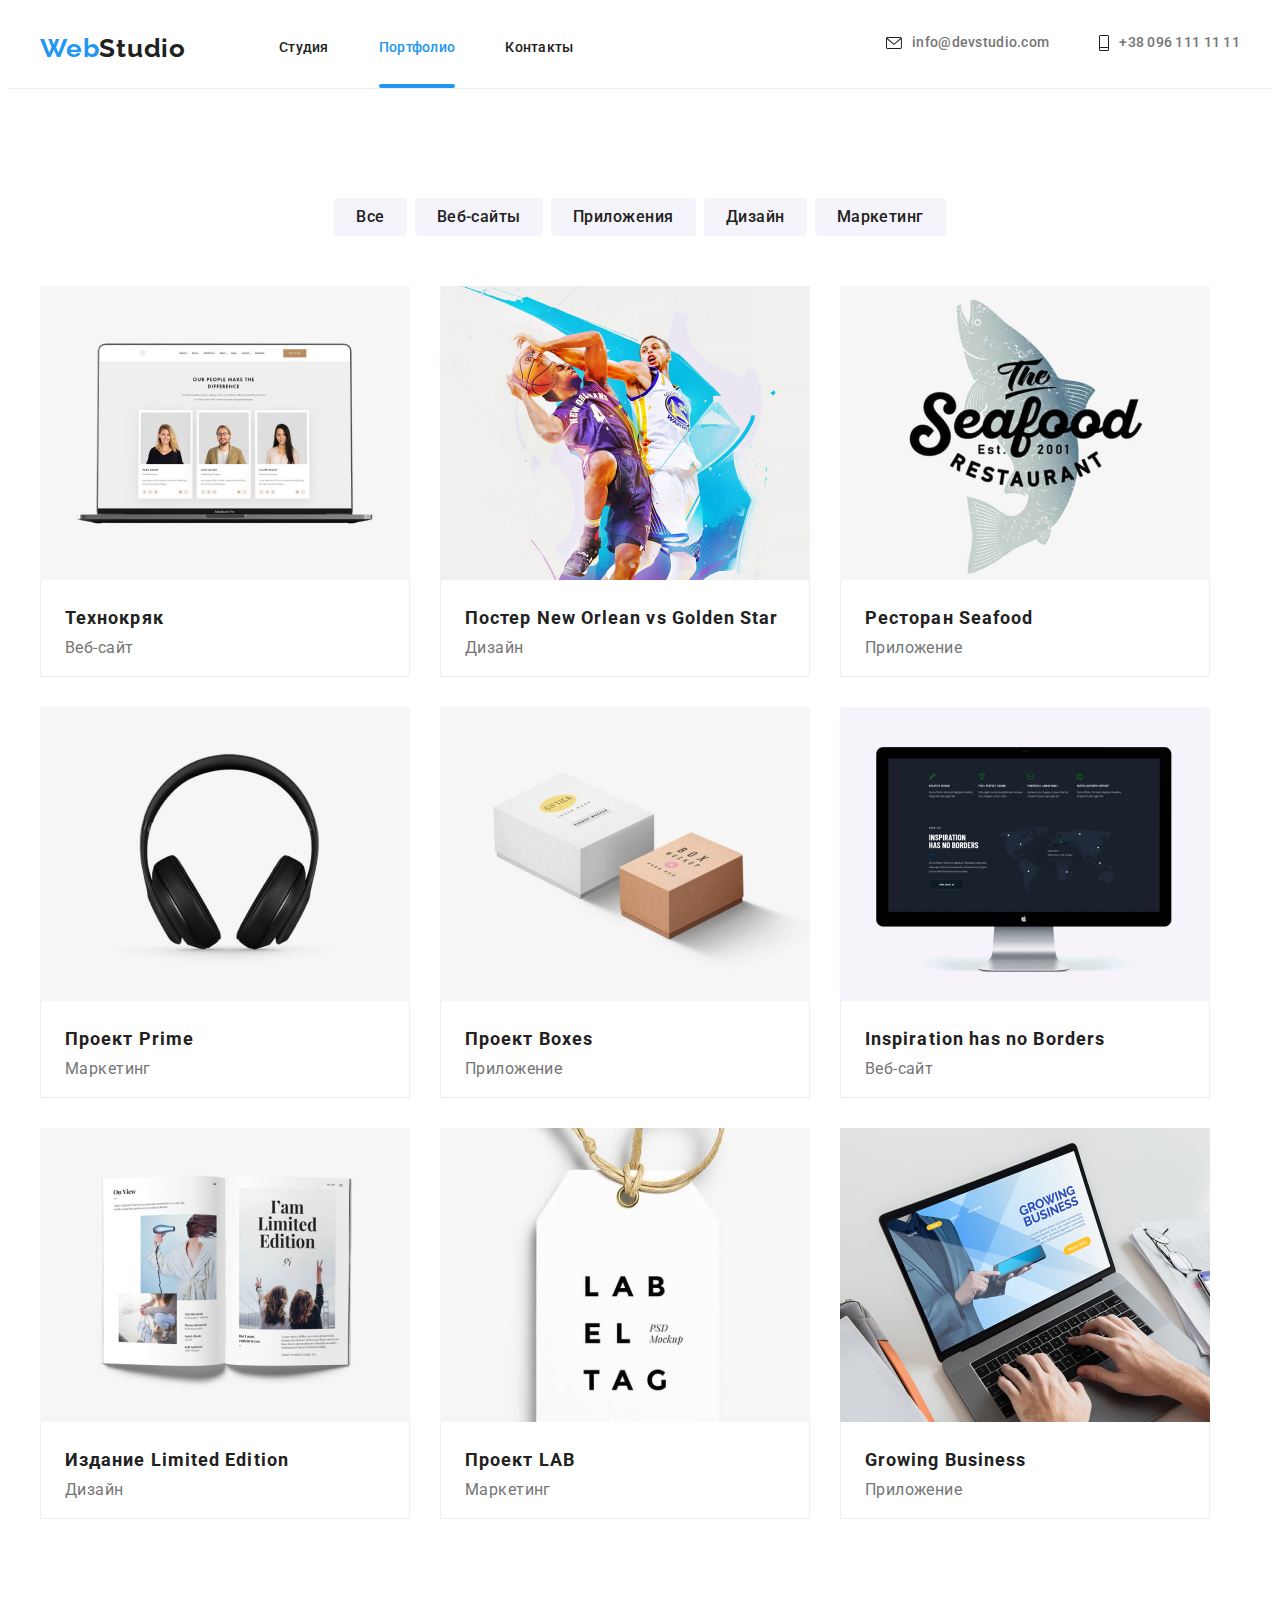
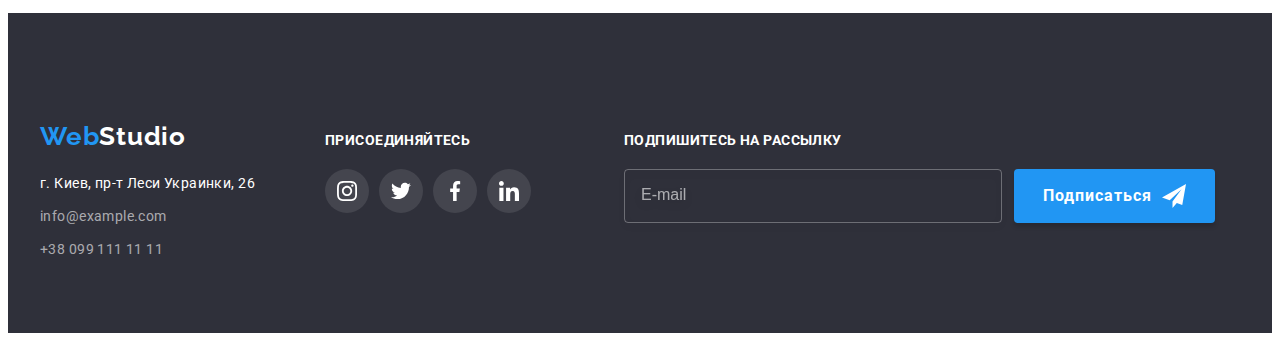
==== commit 4afa187d: "preview" ====
--- a/portfolio.html
+++ b/portfolio.html
@@ -15,11 +15,83 @@
 <body>
     <header class="header-mob">
         <div class="container">
-            <nav class="header-mob-nav">
-                <a href="" class="header-mob-logo-part1 link">Web<span class="header-mob-logo-part2">Studio</span></a>
-            </nav>
+            <div class="mob">
+                <nav class="header-mob-nav">
+                    <a href="" class="header-mob-logo-part1 link">Web<span class="header-mob-logo-part2">Studio</span></a>
+                </nav>
+                <button type="button" class="mob-menu-btn-open ">
+                    <svg class="header-mob-btn-icon" width="24" height="16">
+                        <use href="./images/icons.svg/symbol-defs.svg#icon-menu_mob"></use>
+                    </svg>
+                    
+                </button>
+            </div>
         </div>
-
+        <div class="mob-menu-open is-hidden">
+            <div class="container">
+                <div>
+                    <button type="button" class="mob-menu-btn-close">
+                        <svg class="header-mob-menu-soc-icon" width="17" height="17">
+                            <use href="./images/icons.svg/symbol-defs.svg#icon-icon-close-btn"></use>
+                        </svg>
+                    </button>
+                    <nav class="header-mob-menu-nav">
+                        <ul class="header-mob-menu-list list">
+                            <li class="header-mob-menu-item "><a href="./index.html" class="header-mob-menu-link link"  >Студия</a>
+                            
+                            </li>
+                            <li class="header-mob-menu-item"><a href="./portfolio.html" class="header-mob-menu-link link">Портфолио</a></li>
+                            <li class="header-mob-menu-item"><a href="http://" class="header-mob-menu-link link">Контакты</a></li>
+                        </ul> 
+                    </nav>
+
+                </div>
+                <div>
+                    <ul class="header-mob-menu-list-contakt list">
+                    
+                        <li class="header-mob-menu-item-contakt">
+                            <a href="tel:+380991111111" class="header-mob-menu-link-tel link">
+                                +38 096 111 11 11
+                            </a>
+                        </li>
+                        <li class="header-mob-menu-item-contakt">
+                            <a href="mailto:info@devstudio.com" class="header-mob-menu-link-mail link">
+                                info@devstudio.com
+                            </a>
+                        </li>
+                    </ul>
+                    <ul class="header-mob-menu-soc-list list">
+                        <li clas="mob-menu-soc-item">
+                            <a href="" class="mob-menu-soc-link link">
+                                Instagram
+                            </a>
+                        </li>
+
+                        <li clas="mob-menu-soc-item link">
+                            
+                            <a href="" class="mob-menu-soc-link link">
+                                Twitter
+                            </a>
+                        </li>
+                        <li clas="mob-menu-soc-item link">
+                            <a href="" class="mob-menu-soc-link link">
+                              Facebook
+                            </a>
+                        </li>
+                        <li clas="mob-menu-soc-item link">
+                            <a href="" class="mob-menu-soc-link link">
+                                LinkedIn
+                            </a>
+                        </li>
+                    </ul>
+
+                </div>
+                
+                
+            </div>
+            
+
+        </div>
     </header>
     <header class="header">
         <div class="container">
@@ -71,7 +143,27 @@
                     <li class="portfolio-item">
                         <a href="" class="portfolio-link link">
                             <div class="portfolio-img-hover">
-                                <img src="./images/img-portfolio(0).jpg" alt="" width="370">
+                                <picture>
+                                    <source srcset="
+                                        ./images/por-img-des1.jpg 1x,
+                                        ./images/por-img-des1-2x.jpg 2x"
+                                        @media="(min-width: 1200px)"
+                                        >
+                                        <source srcset="
+                                        ./images/por-img-tab1.jpg 1x,
+                                        ./images/por-img-tab1-2x.jpg 2x"
+                                        @media="(min-width: 768px)"
+                                        >
+                                        <source srcset="
+                                        ./images/por-img-mob1.jpg 1x,
+                                        ./images/por-img-mob1-2x.jpg 2x"
+                                        @media="(min-width: 480px)"
+                                    >
+                                    <img src="./images/por-img-mob1.jpg" alt="" 
+                                    width="450"
+                                    height="294">
+                                </picture>
+                                
                                 <p class="portfolio-img-description">Ресурс предлагает комплексные предложения с разным уровнем функционала и сервисов. Все это позволит посетителю получить исчерпывающие сведения о компании или частном лице.</p>
                                 
                             </div>
@@ -84,7 +176,28 @@
                     <li class="portfolio-item">
                         <a href="" class="portfolio-link link">
                             <div class="portfolio-img-hover">
-                                <img src="./images/img-portfolio(1).jpg" alt="" width="370">
+                                <picture>
+                                    <source srcset="
+                                        ./images/por-img-des2.jpg 1x,
+                                        ./images/por-img-des2-2x.jpg 2x"
+                                        @media="(min-width: 1200px)"
+                                        >
+                                        <source srcset="
+                                        ./images/por-img-tab2.jpg 1x,
+                                        ./images/por-img-tab2-2x.jpg 2x"
+                                        @media="(min-width: 768px)"
+                                        >
+                                        <source srcset="
+                                        ./images/por-img-mob2.jpg 1x,
+                                        ./images/por-img-mob2-2x.jpg 2x"
+                                        @media="(min-width: 480px)"
+                                    >
+                                    <img src="./images/por-img-mob2.jpg" alt="" 
+                                    width="450"
+                                    height="294">
+                                </picture>
+                        
+                
                                 <p class="portfolio-img-description">Ресурс предлагает комплексные предложения с разным уровнем функционала и сервисов. Все это позволит посетителю получить исчерпывающие сведения о компании или частном лице.</p>
                             </div>
                             <div class="portfolio-item-border">
@@ -96,7 +209,27 @@
                     <li class="portfolio-item">
                         <a href="" class="portfolio-link link">
                             <div class="portfolio-img-hover">
-                                <img src="./images/img-portfolio(2).jpg" alt="" width="370">
+                                <picture>
+                                    <source srcset="
+                                        ./images/por-img-des3.jpg 1x,
+                                        ./images/por-img-des3-2x.jpg 2x"
+                                        @media="(min-width: 1200px)"
+                                        >
+                                        <source srcset="
+                                        ./images/por-img-tab3.jpg 1x,
+                                        ./images/por-img-tab3-2x.jpg 2x"
+                                        @media="(min-width: 768px)"
+                                        >
+                                        <source srcset="
+                                        ./images/por-img-mob3.jpg 1x,
+                                        ./images/por-img-mob3-2x.jpg 2x"
+                                        @media="(min-width: 480px)"
+                                    >
+                                    <img src="./images/por-img-mob3.jpg" alt="" 
+                                    width="450"
+                                    height="294">
+                                </picture>
+            
                                 <p class="portfolio-img-description">Ресурс предлагает комплексные предложения с разным уровнем функционала и сервисов. Все это позволит посетителю получить исчерпывающие сведения о компании или частном лице.</p>
                             </div>
                             <div class="portfolio-item-border">
@@ -108,7 +241,27 @@
                     <li class="portfolio-item">
                         <a href="" class="portfolio-link link">
                             <div class="portfolio-img-hover">
-                                <img src="./images/img-portfolio(3).jpg" alt="" width="370">
+                                <picture>
+                                    <source srcset="
+                                        ./images/por-img-des4.jpg 1x,
+                                        ./images/por-img-des4-2x.jpg 2x"
+                                        @media="(min-width: 1200px)"
+                                        >
+                                        <source srcset="
+                                        ./images/por-img-tab4.jpg 1x,
+                                        ./images/por-img-tab4-2x.jpg 2x"
+                                        @media="(min-width: 768px)"
+                                        >
+                                        <source srcset="
+                                        ./images/por-img-mob4.jpg 1x,
+                                        ./images/por-img-mob4-2x.jpg 2x"
+                                        @media="(min-width: 480px)"
+                                    >
+                                    <img src="./images/por-img-mob4.jpg" alt="" 
+                                    width="450"
+                                    height="294">
+                                </picture>
+                               
                                 <p class="portfolio-img-description">Ресурс предлагает комплексные предложения с разным уровнем функционала и сервисов. Все это позволит посетителю получить исчерпывающие сведения о компании или частном лице.</p>
                             </div>
                             <div class="portfolio-item-border">
@@ -120,7 +273,27 @@
                     <li class="portfolio-item">
                         <a href="" class="portfolio-link link">
                             <div class="portfolio-img-hover">
-                                <img src="./images/img-portfolio(4).jpg" alt="" width="370">
+                                <picture>
+                                    <source srcset="
+                                        ./images/por-img-des5.jpg 1x,
+                                        ./images/por-img-des5-2x.jpg 2x"
+                                        @media="(min-width: 1200px)"
+                                        >
+                                        <source srcset="
+                                        ./images/por-img-tab5.jpg 1x,
+                                        ./images/por-img-tab5-2x.jpg 2x"
+                                        @media="(min-width: 768px)"
+                                        >
+                                        <source srcset="
+                                        ./images/por-img-mob5.jpg 1x,
+                                        ./images/por-img-mob5-2x.jpg 2x"
+                                        @media="(min-width: 480px)"
+                                    >
+                                    <img src="./images/por-img-mob5.jpg" alt="" 
+                                    width="450"
+                                    height="294">
+                                </picture>
+                
                                 <p class="portfolio-img-description">Ресурс предлагает комплексные предложения с разным уровнем функционала и сервисов. Все это позволит посетителю получить исчерпывающие сведения о компании или частном лице.</p>
                             </div>
                             <div class="portfolio-item-border">
@@ -132,7 +305,27 @@
                     <li class="portfolio-item">
                         <a href="" class="portfolio-link link">
                             <div class="portfolio-img-hover">
-                                <img src="./images/img-portfolio(5).jpg" alt="" width="370">
+                                <picture>
+                                    <source srcset="
+                                        ./images/por-img-des6.jpg 1x,
+                                        ./images/por-img-des6-2x.jpg 2x"
+                                        @media="(min-width: 1200px)"
+                                        >
+                                        <source srcset="
+                                        ./images/por-img-tab6.jpg 1x,
+                                        ./images/por-img-tab6-2x.jpg 2x"
+                                        @media="(min-width: 768px)"
+                                        >
+                                        <source srcset="
+                                        ./images/por-img-mob6.jpg 1x,
+                                        ./images/por-img-mob6-2x.jpg 2x"
+                                        @media="(min-width: 480px)"
+                                    >
+                                    <img src="./images/por-img-mob6.jpg" alt="" 
+                                    width="450"
+                                    height="294">
+                                </picture>
+                                
                                 <p class="portfolio-img-description">Ресурс предлагает комплексные предложения с разным уровнем функционала и сервисов. Все это позволит посетителю получить исчерпывающие сведения о компании или частном лице.</p>
                             </div>
                             <div class="portfolio-item-border">
@@ -144,7 +337,27 @@
                     <li class="portfolio-item">
                         <a href="" class="portfolio-link link">
                             <div class="portfolio-img-hover">
-                                <img src="./images/img-portfolio(6).jpg" alt="" width="370">
+                                <picture>
+                                    <source srcset="
+                                        ./images/por-img-des7.jpg 1x,
+                                        ./images/por-img-des7-2x.jpg 2x"
+                                        @media="(min-width: 1200px)"
+                                        >
+                                        <source srcset="
+                                        ./images/por-img-tab7.jpg 1x,
+                                        ./images/por-img-tab7-2x.jpg 2x"
+                                        @media="(min-width: 768px)"
+                                        >
+                                        <source srcset="
+                                        ./images/por-img-mob7.jpg 1x,
+                                        ./images/por-img-mob7-2x.jpg 2x"
+                                        @media="(min-width: 480px)"
+                                    >
+                                    <img src="./images/por-img-mob7.jpg" alt="" 
+                                    width="450"
+                                    height="294">
+                                </picture>
+                               
                                 <p class="portfolio-img-description">Ресурс предлагает комплексные предложения с разным уровнем функционала и сервисов. Все это позволит посетителю получить исчерпывающие сведения о компании или частном лице.</p>
                             </div>
                             <div class="portfolio-item-border">
@@ -156,7 +369,27 @@
                     <li class="portfolio-item">
                         <a href="" class="portfolio-link link" >
                             <div class="portfolio-img-hover">
-                                <img src="./images/img-portfolio(7).jpg" alt="" width="370">
+                                <picture>
+                                    <source srcset="
+                                        ./images/por-img-des8.jpg 1x,
+                                        ./images/por-img-des8-2x.jpg 2x"
+                                        @media="(min-width: 1200px)"
+                                        >
+                                        <source srcset="
+                                        ./images/por-img-tab8.jpg 1x,
+                                        ./images/por-img-tab8-2x.jpg 2x"
+                                        @media="(min-width: 768px)"
+                                        >
+                                        <source srcset="
+                                        ./images/por-img-mob8.jpg 1x,
+                                        ./images/por-img-mob8-2x.jpg 2x"
+                                        @media="(min-width: 480px)"
+                                    >
+                                    <img src="./images/por-img-mob8.jpg" alt="" 
+                                    width="450"
+                                    height="294">
+                                </picture>
+                               
                                 <p class="portfolio-img-description">Ресурс предлагает комплексные предложения с разным уровнем функционала и сервисов. Все это позволит посетителю получить исчерпывающие сведения о компании или частном лице.</p>
                             </div>
                             <div class="portfolio-item-border">
@@ -168,7 +401,27 @@
                     <li class="portfolio-item">
                         <a href="" class="portfolio-link link">
                             <div class="portfolio-img-hover">
-                                <img src="./images/img-portfolio(8).jpg" alt="" width="370">
+                                <picture>
+                                    <source srcset="
+                                        ./images/por-img-des9.jpg 1x,
+                                        ./images/por-img-des9-2x.jpg 2x"
+                                        @media="(min-width: 1200px)"
+                                        >
+                                        <source srcset="
+                                        ./images/por-img-tab9.jpg 1x,
+                                        ./images/por-img-tab9-2x.jpg 2x"
+                                        @media="(min-width: 768px)"
+                                        >
+                                        <source srcset="
+                                        ./images/por-img-mob9.jpg 1x,
+                                        ./images/por-img-mob9-2x.jpg 2x"
+                                        @media="(min-width: 480px)"
+                                    >
+                                    <img src="./images/por-img-mob9.jpg" alt="" 
+                                    width="450"
+                                    height="294">
+                                </picture>
+                               
                                 <p class="portfolio-img-description">Ресурс предлагает комплексные предложения с разным уровнем функционала и сервисов. Все это позволит посетителю получить исчерпывающие сведения о компании или частном лице.</p>
                             </div>
                             <div class="portfolio-item-border">
@@ -182,54 +435,58 @@
         </section>
         
     </main>
-    <!-- <footer class="footer">
+    <footer class="footer">
         <div class="container">
             <div class="footer-address">
-                <div>
-                    <a href="" class="footer-logo-part1 link">Web<span class="footer-logo-part2">Studio</span></a>
-                    <address class="address">
-                        <ul class="address-list list">
-                            <li class="address-item"><a href="https://goo.gl/maps/LYre1XZiDSPnL1MN8" class="address-link-street link" target="_blank" rel="noopener, noindex, nofollow">г. Киев, пр-т Леси Украинки, 26</a></li>
-                            <li class="address-item"><a href="mailto:info@example.com" class="address-mail link">info@example.com</a> </li>
-                            <li class="address-item"><a href="tel:+380991111111" class="address-tel link">+38 099 111 11 11</a></li>
-                        </ul>
-                    </address>
+                <div class="footer-address-tab">
+                    <div>
+                        <a href="" class="footer-logo-part1 link">Web<span class="footer-logo-part2">Studio</span></a>
+                        <address class="address">
+                            <ul class="address-list list">
+                                <li class="address-item"><a href="https://goo.gl/maps/LYre1XZiDSPnL1MN8" class="address-link-street link" target="_blank" rel="noopener, noindex, nofollow">г. Киев, пр-т Леси Украинки, 26</a></li>
+                                <li class="address-item"><a href="mailto:info@example.com" class="address-mail link">info@example.com</a> </li>
+                                <li class="address-item"><a href="tel:+380991111111" class="address-tel link">+38 099 111 11 11</a></li>
+                            </ul>
+                        </address>
+                    </div>
+                    <div class="footer-soc">
+                        <h3 class="footer-soc-title">присоединяйтесь</h3>
+                        <ul class="footer-soc-list list">
+                            <li class="footer-soc-item"> 
+                                <a href="" class="footer-soc-link">
+                                    <svg class="footer-soc-icon" width="20" height="20">
+                                        <use href="./images/icons.svg/symbol-defs.svg#icon-instagram-2-1"></use>
+                                    </svg>
+                                </a>
+                            </li>
+                            <li class="footer-soc-item"> 
+                                <a href="" class="footer-soc-link">
+                                    <svg class="footer-soc-icon" width="20" height="20">
+                                        <use href="./images/icons.svg/symbol-defs.svg#icon-twitter-1-1"></use>
+                                    </svg>
+                                </a>
+                            </li>
+                            <li class="footer-soc-item"> 
+                                <a href="" class="footer-soc-link">
+                                    <svg class="footer-soc-icon" width="20" height="20">
+                                        <use href="./images/icons.svg/symbol-defs.svg#icon-facebook-1-1"></use>
+                                    </svg> 
+                                </a>
+                            </li>
+                            <li class="footer-soc-item"> 
+                                <a href="" class="footer-soc-link">
+                                    <svg class="footer-soc-icon" width="20" height="20">
+                                        <use href="./images/icons.svg/symbol-defs.svg#icon-linkedin-1-1"></use>
+                                    </svg> 
+                                </a>
+                            </li>
+                            
+                        </ul>  
+    
+                    </div> 
+
                 </div>
-                <div class="footer-soc">
-                    <h3 class="footer-soc-title">присоединяйтесь</h3>
-                    <ul class="footer-soc-list list">
-                        <li class="footer-soc-item"> 
-                            <a href="" class="footer-soc-link">
-                                <svg class="footer-soc-icon" width="20" height="20">
-                                    <use href="./images/icons.svg/symbol-defs.svg#icon-instagram-2-1"></use>
-                                </svg>
-                            </a>
-                        </li>
-                        <li class="footer-soc-item"> 
-                            <a href="" class="footer-soc-link">
-                                <svg class="footer-soc-icon" width="20" height="20">
-                                    <use href="./images/icons.svg/symbol-defs.svg#icon-twitter-1-1"></use>
-                                </svg>
-                            </a>
-                        </li>
-                        <li class="footer-soc-item"> 
-                            <a href="" class="footer-soc-link">
-                                <svg class="footer-soc-icon" width="20" height="20">
-                                    <use href="./images/icons.svg/symbol-defs.svg#icon-facebook-1-1"></use>
-                                </svg> 
-                            </a>
-                        </li>
-                        <li class="footer-soc-item"> 
-                            <a href="" class="footer-soc-link">
-                                <svg class="footer-soc-icon" width="20" height="20">
-                                    <use href="./images/icons.svg/symbol-defs.svg#icon-linkedin-1-1"></use>
-                                </svg> 
-                            </a>
-                        </li>
-                        
-                    </ul>  
-
-                </div> 
+                
                 <div class="footer-notifications">
                     <p class="notifications-title">
                         Подпишитесь на рассылку
@@ -254,8 +511,8 @@
             </div>
             
         </div>
-    </footer> -->
-
+    </footer>
+    <script src="./js/mob-menu.js"></script>
 
 
 </body>
--- a/css/main.min.css
+++ b/css/main.min.css
@@ -1 +1 @@
-:root{--title-color: #FFFFFF;--background-title: #2F303A;--header-link-color: #212121;--contakt-header: #757575;--akcent-color: #2196F3;--heading: #212121;--subtitle: #212121;--description: #757575;--footer-text: #FFFFFF;--footer-background: #2F303A;--footer-contakt: rgba(255, 255, 255, 0.6);--btn-color: #212121;--btn-background: #F5F4FA;--btn-hover-background: #2196F3;--typical-margin: 10px;--icon-color: #AFB1B8;--modal-tex:#757575;--modal-icon-color: #212121;--icon-hover: #FFFFFF;--input-btn-hover:#188CE8}body{font-family:Roboto,sans-serif;color:var(--heading);font-size:14px;letter-spacing:.03em;background-color:var(--title-color)}h1,h2,h3,h4,h5,h6,p{margin:0}ul,ol{padding-left:0;margin:0}img{display:block;width:100%;max-width:100%;height:auto}.link{text-decoration:none;display:block}.list{list-style:none}.container{width:100%;padding-left:15px;padding-right:15px;margin:0 auto}@media screen and (min-width: 480px){.container{max-width:480px}}@media screen and (min-width: 768px){.container{max-width:768px}}@media screen and (min-width: 1200px){.container{max-width:1200px}}.visually-hidden{position:absolute;width:1px;height:1px;margin:-1px;border:0;padding:0;white-space:nowrap;clip-path:inset(100%);clip:rect(0 0 0 0);overflow:hidden}.section{padding-bottom:94px}@media screen and (max-width: 1199px){.section{padding-bottom:60px}}.header{border-bottom:1px solid #ececec}.header .container{display:flex;align-items:center}@media screen and (max-width: 767px){.header{display:none}}.header-nav{display:flex;align-items:center}.header-logo-part1{font-family:"Raleway";font-weight:400;font-size:24px;line-height:1.38;letter-spacing:.03em;color:var(--akcent-color);margin-right:88px}@media screen and (min-width: 1200px){.header-logo-part1{font-weight:700;font-size:26px;line-height:1.19;letter-spacing:.03em;margin-right:93px}}.header-logo-part2{color:var(--heading)}.header-list{display:flex}.header-item:not(:last-child){margin-right:50px}.header-list-contakt{margin-left:auto}@media screen and (min-width: 1200px){.header-list-contakt{display:flex;margin-left:auto}}.header-item-contakt{display:flex}@media screen and (min-width: 1200px){.header-soc-link{margin-right:10px}}.header-soc-icon{fill:currentColor;margin-right:8px}@media screen and (min-width: 1200px){.header-soc-icon{margin-right:10px}}.header-link{position:relative;padding:32px 0;font-weight:500;font-size:14px;line-height:1.14;letter-spacing:.02em;color:var(--header-link-color);transition:color 250ms cubic-bezier(0.4, 0, 0.2, 1)}.header-link:hover{color:var(--akcent-color)}.header-link:focus{color:var(--akcent-color)}.current{color:var(--akcent-color)}.current::after{content:"";position:absolute;bottom:0;right:0;height:4px;width:100%;border-radius:2px;background-color:var(--akcent-color);display:block}@media screen and (min-width: 1200px){.header-item-contakt:not(:first-child){margin-left:50px}}.header-link-mail{margin-bottom:10px;display:flex;align-items:center;font-weight:500;font-size:14px;line-height:1.14;letter-spacing:.02em;color:var(--contakt-header);transition:color 250ms cubic-bezier(0.4, 0, 0.2, 1)}.header-link-mail:hover{color:var(--akcent-color)}.header-link-mail:focus{color:var(--akcent-color)}.header-link-tel{display:flex;font-weight:500;font-size:14px;line-height:1.14;letter-spacing:.02em;font-weight:500;font-size:14px;line-height:1.14;letter-spacing:.02em;color:var(--contakt-header);transition:250ms cubic-bezier(0.4, 0, 0.2, 1)}@media screen and (min-width: 1200px){.header-link-tel{display:flex}}.header-link-tel:hover{color:var(--akcent-color)}.header-link-tel:focus{color:var(--akcent-color)}.backdrop{position:fixed;top:0;left:0;width:100%;height:100%;display:flex;background-color:rgba(0,0,0,.2);transition:opacity 250ms cubic-bezier(0.4, 0, 0.2, 1)}.modal{position:absolute;top:50%;left:50%;transform:translate(-50%, -50%);width:528px;height:581px;background:var(--title-color);box-shadow:0px 1px 3px rgba(0,0,0,.12),0px 1px 1px rgba(0,0,0,.14),0px 2px 1px rgba(0,0,0,.2);border-radius:4px;transition:transform 250ms cubic-bezier(0.4, 0, 0.2, 1);padding:40px;position:fixed}.modal-close-btn{position:absolute;top:8px;right:8px;width:30px;height:30px;border-radius:50%;border:1px solid rgba(0,0,0,.1);background-color:var(--title-color);display:flex;justify-content:center;align-items:center;cursor:pointer}.button-modal-icon{transition:fill 250ms cubic-bezier(0.4, 0, 0.2, 1)}.modal-close-btn:hover .button-modal-icon{fill:var(--akcent-color)}.modal-close-btn:focus .button-modal-icon{fill:var(--akcent-color)}.is-hidden{opacity:0;pointer-events:none}.modal-title{font-weight:700;font-size:20px;line-height:1.15;letter-spacing:.03em;text-align:center;margin-bottom:12px;color:var(--subtitle)}.modal-label{font-size:12px;line-height:1.17;letter-spacing:.01em;display:flex;flex-direction:column;color:var(--modal-tex)}.modal-block{margin-bottom:10px}.input-wrap{position:relative}.modal-input-icon{position:absolute;left:15px;top:50%;transform:translateY(-50%);fill:var(--modal-icon-color);transition:fill 250ms cubic-bezier(0.4, 0, 0.2, 1)}.modal-input:hover+.modal-input-icon{fill:var(--akcent-color)}.modal-input:focus+.modal-input-icon{fill:var(--akcent-color)}.modal-input{margin-top:4px;padding-left:42px;border:1px solid rgba(33,33,33,.2);border-radius:4px;height:40px;width:100%;outline:rgba(0,0,0,0);transition:border 250ms cubic-bezier(0.4, 0, 0.2, 1)}.modal-input:hover,.modal-input:focus{border:1px solid var(--akcent-color)}.modal-comment{margin-bottom:17px}.comment-label{display:flex;flex-direction:column;font-size:12px;line-height:14px;letter-spacing:.01em;color:var(--modal-tex)}.comment-text{width:100%;height:120px;border:1px solid rgba(33,33,33,.2);border-radius:4px;margin-top:4px;resize:none;padding:12px 16px;outline:rgba(0,0,0,0);transition:border 250ms cubic-bezier(0.4, 0, 0.2, 1)}.comment-text:hover,.comment-text:focus{border:1px solid var(--akcent-color)}.comment-text::placeholder{font-size:12px;line-height:1.17;letter-spacing:.01em;color:rgba(117,117,117,.5)}.checkbox-privasy{margin-bottom:30px}.checkbox-text{font-size:14px;line-height:1.71;letter-spacing:.03em;color:var(--modal-tex);display:flex;align-items:center}.checkbox-text span{Width:16px;Height:15px;border:2px solid var(--modal-icon-color);border-radius:1px;display:flex;align-items:center;justify-content:center;margin-right:8px;transition:background-color 250ms cubic-bezier(0.4, 0, 0.2, 1),border 250ms cubic-bezier(0.4, 0, 0.2, 1)}.input-checkbox:checked+.checkbox-text span{background-color:var(--akcent-color);border:none}.icon-checkbox{fill:rgba(0,0,0,0);transition:fill 250ms cubic-bezier(0.4, 0, 0.2, 1)}.input-checkbox:checked+.checkbox-text .icon-checkbox{fill:var(--title-color)}.modal-link{color:var(--akcent-color)}.modal-btn{font-family:inherit;font-weight:700;font-size:16px;line-height:1.88;letter-spacing:.06em;padding:10px 55px;display:block;align-items:center;text-align:center;color:var(--title-color);background:var(--akcent-color);cursor:pointer;border-radius:4px;border:0;transition:box-shadow 250ms cubic-bezier(0.4, 0, 0.2, 1);box-shadow:0px 4px 4px rgba(0,0,0,.15);margin:0 auto;transition:background-color 250ms cubic-bezier(0.4, 0, 0.2, 1)}.modal-btn:hover{background:var(--btn-hover-background)}.modal-btn:focus{background:var(--btn-hover-background)}.main-title-section{margin-left:auto;margin-right:auto;padding-top:118px;padding-bottom:118px;text-align:center;background-size:cover;background-image:linear-gradient(to right, rgba(47, 48, 58, 0.4), rgba(47, 48, 58, 0.4)),url("../images/title-mob-img.jpg");max-width:480px;height:400px;background-repeat:no-repeat;background-color:var(--background-title)}@media(min-device-pixel-ratio: 2),(min-resolution: 192dpi),(min-resolution: 2dppx){.main-title-section{background-image:linear-gradient(to right, rgba(47, 48, 58, 0.4), rgba(47, 48, 58, 0.4)),url("../images/title-mob-img-2x.jpg")}}@media screen and (min-width: 768px){.main-title-section{max-width:768px;background-image:linear-gradient(to right, rgba(47, 48, 58, 0.4), rgba(47, 48, 58, 0.4)),url("../images/title-tab-img.jpg")}}@media screen and (min-width: 768px)and (min-device-pixel-ratio: 2),screen and (min-width: 768px)and (min-resolution: 192dpi),screen and (min-width: 768px)and (min-resolution: 2dppx){.main-title-section{background-image:linear-gradient(to right, rgba(47, 48, 58, 0.4), rgba(47, 48, 58, 0.4)),url("../images/title-tab-img-2x.jpg")}}@media screen and (min-width: 1200px){.main-title-section{padding-top:200px;padding-bottom:200px;height:600px;max-width:1600px;background-image:linear-gradient(to right, rgba(47, 48, 58, 0.4), rgba(47, 48, 58, 0.4)),url("../images/background.img 1.jpg")}}@media screen and (min-width: 1200px)and (min-device-pixel-ratio: 2),screen and (min-width: 1200px)and (min-resolution: 192dpi),screen and (min-width: 1200px)and (min-resolution: 2dppx){.main-title-section{background-image:linear-gradient(to right, rgba(47, 48, 58, 0.4), rgba(47, 48, 58, 0.4)),url("../images/background-img-2x.jpg")}}.main-title{font-weight:900;font-size:26px;line-height:1.62;letter-spacing:.06em;text-align:center;margin:auto;text-transform:uppercase;color:var(--title-color);margin-bottom:30px;max-width:360px;display:block}@media screen and (min-width: 1200px){.main-title{font-size:44px;line-height:1.36;max-width:696px}}.button-designe{display:flex;justify-content:center}.main-title-btn{font-family:inherit;font-weight:700;font-size:16px;line-height:1.88;letter-spacing:.06em;padding:10px 32px;display:flex;align-items:center;text-align:center;color:var(--title-color);background:var(--akcent-color);cursor:pointer;border-radius:4px;border:0;transition:box-shadow 250ms cubic-bezier(0.4, 0, 0.2, 1)}.main-title-btn:hover{box-shadow:0px 4px 4px rgba(0,0,0,.15)}.main-title-btn:focus{box-shadow:0px 4px 4px rgba(0,0,0,.15)}.advantages{padding-top:60px}.icon-list__vector{max-width:450px;Height:120px;background-color:var(--btn-background);border-radius:4px;padding:25px auto;justify-content:center;align-items:center;display:flex}@media screen and (min-width: 768px){.icon-list__vector{max-width:454px}}@media screen and (min-width: 1200px){.icon-list__vector{Width:270px}}.item_vector{margin-bottom:30px}.icon-list{display:flex;gap:30px;flex-wrap:wrap}@media screen and (min-width: 768px){.icon-list__item{width:calc((100% - 30px)/2)}}@media screen and (min-width: 1200px){.icon-list__item{width:calc((100% - 120px)/4)}}.icon-list__subtitle{font-weight:700;font-size:14px;line-height:1.14;letter-spacing:.03em;text-transform:uppercase;color:var(--subtitle);max-width:270px}.subtitle__item{margin-bottom:10px}.icon-list__description{font-weight:nul;font-size:14px;line-height:1.71;letter-spacing:.03em;color:var(--description);max-width:450px}@media screen and (min-width: 768px){.icon-list__description{max-width:354px}}@media screen and (min-width: 1200px){.icon-list__description{max-width:270px}}.special{padding-top:0px}@media screen and (max-width: 1199px){.special{display:none}}.special-heading{font-weight:700;font-size:36px;line-height:1.17;text-align:center;letter-spacing:.03em;color:var(--heading);margin-bottom:50px}.special-list{display:flex;margin-left:-30px}.special-item-img{flex-basis:calc((100% - 90px)/3);margin-left:30px;position:relative}.special-description{font-weight:700;font-size:14px;line-height:1.14;letter-spacing:.03em;text-align:center;text-transform:uppercase;width:100%;height:70px;background-color:rgba(47,48,58,.8);position:absolute;display:flex;justify-content:center;align-items:center;bottom:0;color:var(--title-color)}.team{background:var(--btn-background);padding-top:60px}@media screen and (min-width: 1200px){.team{padding-top:94px}}.team-soc-link{width:44px;height:44px;border-radius:50%;background-color:var(--title-color)}.team-heading{font-weight:700;font-size:36px;line-height:1.17;letter-spacing:.03em;text-align:center;color:var(--heading);margin-bottom:30px}@media screen and (min-width: 1200px){.team-heading{margin-bottom:50px}}.team-list{display:flex;gap:30px;flex-wrap:wrap}.team-item{border-radius:0px 0px 4px 4px;box-shadow:0px 1px 3px rgba(0,0,0,.12),0px 1px 1px rgba(0,0,0,.14),0px 2px 1px rgba(0,0,0,.2)}@media screen and (min-width: 768px){.team-item{width:calc((100% - 30px)/2)}}@media screen and (min-width: 1200px){.team-item{width:calc((100% - 120px)/4)}}.team-specialist{padding:30px 0 24px 0;background-color:var(--title-color);border-radius:0px 0px 4px 4px}.team-subtitle{font-weight:500;font-size:16px;line-height:1.19;letter-spacing:.03em;text-align:center;color:var(--subtitle);margin-bottom:var(--typical-margin)}.team-description{font-size:16px;line-height:1.19;letter-spacing:.03em;text-align:center;color:var(--description);margin-bottom:16px}.team-soc-list{display:flex;justify-content:center}.team-soc-item+.team-soc-item{margin-left:10px}.team-soc-link{width:44px;height:44px;border-radius:50%;fill:var(--icon-color);display:flex;justify-content:center;align-items:center;transition:fill 250ms cubic-bezier(0.4, 0, 0.2, 1),background-color 250ms cubic-bezier(0.4, 0, 0.2, 1)}.team-soc-link:hover{background-color:var(--akcent-color);fill:var(--title-color)}.team-soc-link:focus{background-color:var(--akcent-color);fill:var(--title-color)}.clients{padding-top:60px;padding-bottom:60px}@media screen and (min-width: 1200px){.clients{padding-top:94px;padding-bottom:94px}}.clients-title{font-weight:700;font-size:36px;line-height:1.17;letter-spacing:.03em;text-align:center;color:var(--heading)}.clients__permanent{margin-bottom:30px}@media screen and (min-width: 1200px){.clients__permanent{margin-bottom:50px}}.scroll{display:flex;gap:30px;flex-wrap:wrap}.clients-scroll{margin-left:auto}.scroll__item{width:210px;height:92px;box-sizing:border-box;width:calc((100% - 30px)/2)}@media screen and (min-width: 768px){.scroll__item{width:226px;width:calc((100% - 90px)/3)}}@media screen and (min-width: 1200px){.scroll__item{width:170px;width:calc((100% - 180px)/6)}}.scroll__link{justify-content:center;align-items:center;display:flex;fill:var(--icon-color);width:100%;height:100%;border-radius:4px;border:1px solid #afb1b8;transition:border-color 250ms cubic-bezier(0.4, 0, 0.2, 1),fill 250ms cubic-bezier(0.4, 0, 0.2, 1)}.scroll__link:hover,.scroll__link:focus{border-color:var(--akcent-color);fill:var(--akcent-color)}.footer{background:var(--footer-background);padding-top:60px;padding-bottom:60px;justify-content:center;align-items:center}.footer .container{display:flex;align-items:baseline}.footer-logo-part1{font-family:"Raleway";font-weight:700;font-size:26px;line-height:1.19;letter-spacing:.03em;color:var(--akcent-color);margin-bottom:20px}.footer-logo-part2{color:var(--title-color)}.address{font-style:normal}.address-item:not(:last-child){margin-bottom:9px}.address-link-street{font-size:14px;line-height:1.71;letter-spacing:.03em;color:var(--footer-text);transition:color 250ms cubic-bezier(0.4, 0, 0.2, 1)}.address-link-street:hover{color:var(--akcent-color)}.address-link-street:focus{color:Var(--akcent-color)}.address-mail{font-size:14px;line-height:1.71;letter-spacing:.03em;color:var(--footer-contakt);transition:color 250ms cubic-bezier(0.4, 0, 0.2, 1)}.address-mail:hover{color:var(--akcent-color)}.address-mail:focus{color:var(--akcent-color)}.address-tel{font-size:14px;line-height:1.71;letter-spacing:.03em;color:var(--footer-contakt);transition:color 250ms cubic-bezier(0.4, 0, 0.2, 1)}.address-tel:hover{color:var(--akcent-color)}.address-tel:focus{color:var(--akcent-color)}.footer-soc-title{font-weight:700;font-size:14px;line-height:1.14;letter-spacing:.03em;text-transform:uppercase;color:var(--title-color)}.footer-address{display:flex;align-items:baseline}.footer-soc{margin-left:70px}.footer-soc-list{display:flex;margin-top:20px}.footer-soc-item{width:44px;height:44px}.footer-soc-item+.footer-soc-item{margin-left:10px}.footer-soc-link{background-color:rgba(255,255,255,.1);justify-content:center;align-items:center;display:flex;width:100%;height:100%;border-radius:50%;color:var(--title-color);transition:background-color 250ms cubic-bezier(0.4, 0, 0.2, 1)}.footer-soc-link:hover,.footer-soc-link:focus{background-color:var(--akcent-color)}.footer-soc-icon{fill:currentColor}.footer-notifications{margin-left:93px}.notifications-title{font-weight:700;font-size:14px;line-height:1.14;letter-spacing:.03em;text-transform:uppercase;color:var(--title-color);margin-bottom:20px}.notifications-input{border:1px solid rgba(255,255,255,.3);filter:drop-shadow(0px 4px 4px rgba(0, 0, 0, 0.15));border-radius:4px;height:50px;width:358px;background-color:rgba(0,0,0,0);padding-left:16px;color:var(--title-color);margin-right:12px;outline:none;transition:border 250ms cubic-bezier(0.4, 0, 0.2, 1)}.notifications-input:hover,.notifications-input:focus{border:1px solid var(--akcent-color)}.notifications-input::placeholder{font-size:16px;line-height:1.25;color:rgba(255,255,255,.6)}.notifications-form{display:flex}.notifications-btn{font-family:inherit;font-weight:700;font-size:16px;line-height:1.88;letter-spacing:.06em;padding:10px 29px;display:flex;align-items:center;text-align:center;color:var(--title-color);background:var(--akcent-color);cursor:pointer;border-radius:4px;border:0;transition:box-shadow 250ms cubic-bezier(0.4, 0, 0.2, 1);box-shadow:0px 4px 4px rgba(0,0,0,.15);margin:0 auto;justify-content:center;transition:background-color 250ms cubic-bezier(0.4, 0, 0.2, 1)}.notifications-btn:hover,.notifications-btn:focus{background-color:var(--input-btn-hover)}.notifications-icon{margin-left:10px;align-items:center}.main-portfolio{padding-top:60px}@media screen and (min-width: 1200px){.main-portfolio{padding-top:94px}}.main-portfolio-list{display:flex;flex-wrap:wrap;margin-bottom:40px}@media screen and (min-width: 768px){.main-portfolio-list{margin-bottom:30px;justify-content:center}}@media screen and (min-width: 1200px){.main-portfolio-list{margin-bottom:50px;justify-content:center}}.main-portfolio-btn{font-family:"Roboto";font-weight:500;font-size:16px;line-height:1.62;letter-spacing:.03em;text-align:center;padding:6px 22px;color:var(--btn-color);cursor:pointer;border-radius:4px;background-color:var(--btn-background);border:0;transition:color 250ms cubic-bezier(0.4, 0, 0.2, 1),background-color 250ms cubic-bezier(0.4, 0, 0.2, 1),box-shadow 250ms cubic-bezier(0.4, 0, 0.2, 1)}.main-portfolio-btn:hover{color:var(--title-color);background:var(--akcent-color);box-shadow:0px 3px 1px rgba(0,0,0,.1),0px 1px 2px rgba(0,0,0,.08),0px 2px 2px rgba(0,0,0,.12);border-radius:4px}.main-portfolio-btn:focus{color:var(--title-color);background:var(--akcent-color);box-shadow:0px 3px 1px rgba(0,0,0,.1),0px 1px 2px rgba(0,0,0,.08),0px 2px 2px rgba(0,0,0,.12);border-radius:4px}.main-portfolio-item:not(:last-child){margin-right:8px}.main-portfolio-item{margin-top:15px}.portfolio-list-blok{display:flex;flex-wrap:wrap;gap:30px}@media screen and (min-width: 768px){.portfolio-item{flex-basis:calc((100% - 60px)/2)}}@media screen and (min-width: 1200px){.portfolio-item{flex-basis:calc((100% - 90px)/3)}}.portfolio-img-hover{position:relative;overflow:hidden}.portfolio-link{transition:box-shadow 250ms cubic-bezier(0.4, 0, 0.2, 1)}.portfolio-link:hover,.portfolio-link:focus{box-shadow:0px 1px 1px rgba(0,0,0,.12),0px 4px 4px rgba(0,0,0,.06),1px 4px 6px rgba(0,0,0,.16)}.portfolio-item-border{display:block;padding:20px 24px;border:1px solid #eee;border-top:none}.portfolio-img-description{position:absolute;top:0;right:0;width:100%;height:100%;padding:63px 24px;font-size:18px;line-height:1.56;letter-spacing:.03em;color:var(--title-color);background-color:rgba(33,150,243,.9);transition:transform 250ms cubic-bezier(0.4, 0, 0.2, 1);transform:translateY(100%)}.portfolio-link:hover .portfolio-img-description,.portfolio-link:focus .portfolio-img-description{transform:translateY(0)}.portfolio-subtitle{font-weight:700;font-size:18px;line-height:2;letter-spacing:.06em;color:var(--subtitle);margin-bottom:4px}.portfolio-description{font-weight:400;font-size:16px;line-height:1;letter-spacing:88;color:var(--description)}.header-mob{border-bottom:1px solid #ececec;padding:16px 15px}@media screen and (min-width: 767px){.header-mob{display:none}}.header-mob-logo-part1{font-weight:400;font-size:24px;line-height:1.17;letter-spacing:.03em;color:var(--akcent-color);font-family:"Raleway"}.header-mob-logo-part2{color:var(--header-link-color)}/*# sourceMappingURL=main.min.css.map */+:root{--title-color: #FFFFFF;--background-title: #2F303A;--header-link-color: #212121;--contakt-header: #757575;--akcent-color: #2196F3;--heading: #212121;--subtitle: #212121;--description: #757575;--footer-text: #FFFFFF;--footer-background: #2F303A;--footer-contakt: rgba(255, 255, 255, 0.6);--btn-color: #212121;--btn-background: #F5F4FA;--btn-hover-background: #2196F3;--typical-margin: 10px;--icon-color: #AFB1B8;--modal-tex:#757575;--modal-icon-color: #212121;--icon-hover: #FFFFFF;--input-btn-hover:#188CE8}body{font-family:Roboto,sans-serif;color:var(--heading);font-size:14px;letter-spacing:.03em;background-color:var(--title-color)}h1,h2,h3,h4,h5,h6,p{margin:0}ul,ol{padding-left:0;margin:0}img{display:block;width:100%;max-width:100%;height:auto}.link{text-decoration:none;display:block}.list{list-style:none}.container{width:100%;padding-left:15px;padding-right:15px;margin:0 auto}@media screen and (min-width: 480px){.container{max-width:480px}}@media screen and (min-width: 768px){.container{max-width:768px}}@media screen and (min-width: 1200px){.container{max-width:1200px}}.visually-hidden{position:absolute;width:1px;height:1px;margin:-1px;border:0;padding:0;white-space:nowrap;clip-path:inset(100%);clip:rect(0 0 0 0);overflow:hidden}.section{padding-bottom:94px}@media screen and (max-width: 1199px){.section{padding-bottom:60px}}.header{border-bottom:1px solid #ececec}.header .container{display:flex;align-items:center}@media screen and (max-width: 767px){.header{display:none}}.header-nav{display:flex;align-items:center}.header-logo-part1{font-family:"Raleway";font-weight:400;font-size:24px;line-height:1.38;letter-spacing:.03em;color:var(--akcent-color);margin-right:88px}@media screen and (min-width: 1200px){.header-logo-part1{font-weight:700;font-size:26px;line-height:1.19;letter-spacing:.03em;margin-right:93px}}.header-logo-part2{color:var(--heading)}.header-list{display:flex}.header-item:not(:last-child){margin-right:50px}.header-list-contakt{margin-left:auto}@media screen and (min-width: 1200px){.header-list-contakt{display:flex;margin-left:auto}}.header-item-contakt{display:flex}@media screen and (min-width: 1200px){.header-soc-link{margin-right:10px}}.header-soc-icon{fill:currentColor;margin-right:8px}@media screen and (min-width: 1200px){.header-soc-icon{margin-right:10px}}.header-link{position:relative;padding:32px 0;font-weight:500;font-size:14px;line-height:1.14;letter-spacing:.02em;color:var(--header-link-color);transition:color 250ms cubic-bezier(0.4, 0, 0.2, 1)}.header-link:hover{color:var(--akcent-color)}.header-link:focus{color:var(--akcent-color)}.current{color:var(--akcent-color)}.current::after{content:"";position:absolute;bottom:0;right:0;height:4px;width:100%;border-radius:2px;background-color:var(--akcent-color);display:block}@media screen and (min-width: 1200px){.header-item-contakt:not(:first-child){margin-left:50px}}.header-link-mail{margin-bottom:10px;display:flex;align-items:center;font-weight:500;font-size:14px;line-height:1.14;letter-spacing:.02em;color:var(--contakt-header);transition:color 250ms cubic-bezier(0.4, 0, 0.2, 1)}.header-link-mail:hover{color:var(--akcent-color)}.header-link-mail:focus{color:var(--akcent-color)}.header-link-tel{display:flex;font-weight:500;font-size:14px;line-height:1.14;letter-spacing:.02em;font-weight:500;font-size:14px;line-height:1.14;letter-spacing:.02em;color:var(--contakt-header);transition:250ms cubic-bezier(0.4, 0, 0.2, 1)}@media screen and (min-width: 1200px){.header-link-tel{display:flex}}.header-link-tel:hover{color:var(--akcent-color)}.header-link-tel:focus{color:var(--akcent-color)}.backdrop{position:fixed;top:0;left:0;width:100%;height:100%;display:flex;background-color:rgba(0,0,0,.2);transition:opacity 250ms cubic-bezier(0.4, 0, 0.2, 1)}.modal{position:absolute;top:50%;left:50%;transform:translate(-50%, -50%);width:100%;height:100%;max-width:450px;max-height:609px;background:var(--title-color);box-shadow:0px 1px 3px rgba(0,0,0,.12),0px 1px 1px rgba(0,0,0,.14),0px 2px 1px rgba(0,0,0,.2);border-radius:4px;transition:transform 250ms cubic-bezier(0.4, 0, 0.2, 1);padding:40px;position:fixed}@media screen and (min-width: 1200px){.modal{max-width:528px;max-height:581px}}.modal-close-btn{position:absolute;top:8px;right:8px;width:30px;height:30px;border-radius:50%;border:1px solid rgba(0,0,0,.1);background-color:var(--title-color);display:flex;justify-content:center;align-items:center;cursor:pointer}.button-modal-icon{transition:fill 250ms cubic-bezier(0.4, 0, 0.2, 1)}.modal-close-btn:hover .button-modal-icon{fill:var(--akcent-color)}.modal-close-btn:focus .button-modal-icon{fill:var(--akcent-color)}.is-hidden{opacity:0;pointer-events:none}.modal-title{font-weight:400;font-size:20px;line-height:1.5;letter-spacing:.03em;text-align:center;margin-bottom:12px;color:var(--subtitle)}@media screen and (min-width: 1200px){.modal-title{font-weight:700;font-size:20px;line-height:1.15;letter-spacing:.03em}}.modal-label{font-size:12px;line-height:1.17;letter-spacing:.01em;display:flex;flex-direction:column;color:var(--modal-tex)}.modal-block{margin-bottom:10px}.input-wrap{position:relative}.modal-input-icon{position:absolute;left:15px;top:50%;transform:translateY(-50%);fill:var(--modal-icon-color);transition:fill 250ms cubic-bezier(0.4, 0, 0.2, 1)}.modal-input:hover+.modal-input-icon{fill:var(--akcent-color)}.modal-input:focus+.modal-input-icon{fill:var(--akcent-color)}.modal-input{margin-top:4px;padding-left:42px;border:1px solid rgba(33,33,33,.2);border-radius:4px;height:40px;width:100%;outline:rgba(0,0,0,0);transition:border 250ms cubic-bezier(0.4, 0, 0.2, 1)}.modal-input:hover,.modal-input:focus{border:1px solid var(--akcent-color)}.modal-comment{margin-bottom:17px}.comment-label{display:flex;flex-direction:column;font-size:12px;line-height:14px;letter-spacing:.01em;color:var(--modal-tex)}.comment-text{width:100%;height:120px;border:1px solid rgba(33,33,33,.2);border-radius:4px;margin-top:4px;resize:none;padding:12px 16px;outline:rgba(0,0,0,0);transition:border 250ms cubic-bezier(0.4, 0, 0.2, 1)}.comment-text:hover,.comment-text:focus{border:1px solid var(--akcent-color)}.comment-text::placeholder{font-size:12px;line-height:1.17;letter-spacing:.01em;color:rgba(117,117,117,.5)}.checkbox-privasy{margin-bottom:30px}.checkbox-text{font-size:11px;line-height:1.17;letter-spacing:.03em;color:var(--modal-tex);display:flex;align-items:center}@media screen and (min-width: 1200px){.checkbox-text{font-size:14px;line-height:1.71;letter-spacing:.03em}}.checkbox-text span{Width:16px;Height:15px;border:2px solid var(--modal-icon-color);border-radius:1px;display:flex;align-items:center;justify-content:center;margin-right:8px;transition:background-color 250ms cubic-bezier(0.4, 0, 0.2, 1),border 250ms cubic-bezier(0.4, 0, 0.2, 1)}.input-checkbox:checked+.checkbox-text span{background-color:var(--akcent-color);border:none}.icon-checkbox{fill:rgba(0,0,0,0);transition:fill 250ms cubic-bezier(0.4, 0, 0.2, 1)}.input-checkbox:checked+.checkbox-text .icon-checkbox{fill:var(--title-color)}.modal-link{color:var(--akcent-color)}.modal-btn{font-family:inherit;font-weight:700;font-size:16px;line-height:1.88;letter-spacing:.06em;padding:10px 55px;display:block;align-items:center;text-align:center;color:var(--title-color);background:var(--akcent-color);cursor:pointer;border-radius:4px;border:0;transition:box-shadow 250ms cubic-bezier(0.4, 0, 0.2, 1);box-shadow:0px 4px 4px rgba(0,0,0,.15);margin:0 auto;transition:background-color 250ms cubic-bezier(0.4, 0, 0.2, 1)}.modal-btn:hover{background:var(--btn-hover-background)}.modal-btn:focus{background:var(--btn-hover-background)}.main-title-section{margin-left:auto;margin-right:auto;padding-top:118px;padding-bottom:118px;text-align:center;background-size:cover;background-image:linear-gradient(to right, rgba(47, 48, 58, 0.4), rgba(47, 48, 58, 0.4)),url("../images/title-mob-img.jpg");max-width:480px;height:400px;background-repeat:no-repeat;background-color:var(--background-title)}@media(min-device-pixel-ratio: 2),(min-resolution: 192dpi),(min-resolution: 2dppx){.main-title-section{background-image:linear-gradient(to right, rgba(47, 48, 58, 0.4), rgba(47, 48, 58, 0.4)),url("../images/title-mob-img-2x.jpg")}}@media screen and (min-width: 768px){.main-title-section{max-width:768px;background-image:linear-gradient(to right, rgba(47, 48, 58, 0.4), rgba(47, 48, 58, 0.4)),url("../images/title-tab-img.jpg")}}@media screen and (min-width: 768px)and (min-device-pixel-ratio: 2),screen and (min-width: 768px)and (min-resolution: 192dpi),screen and (min-width: 768px)and (min-resolution: 2dppx){.main-title-section{background-image:linear-gradient(to right, rgba(47, 48, 58, 0.4), rgba(47, 48, 58, 0.4)),url("../images/title-tab-img-2x.jpg")}}@media screen and (min-width: 1200px){.main-title-section{padding-top:200px;padding-bottom:200px;height:600px;max-width:1600px;background-image:linear-gradient(to right, rgba(47, 48, 58, 0.4), rgba(47, 48, 58, 0.4)),url("../images/background.img 1.jpg")}}@media screen and (min-width: 1200px)and (min-device-pixel-ratio: 2),screen and (min-width: 1200px)and (min-resolution: 192dpi),screen and (min-width: 1200px)and (min-resolution: 2dppx){.main-title-section{background-image:linear-gradient(to right, rgba(47, 48, 58, 0.4), rgba(47, 48, 58, 0.4)),url("../images/background-img-2x.jpg")}}.main-title{font-weight:900;font-size:26px;line-height:1.62;letter-spacing:.06em;text-align:center;margin:auto;text-transform:uppercase;color:var(--title-color);margin-bottom:30px;max-width:360px;display:block}@media screen and (min-width: 1200px){.main-title{font-size:44px;line-height:1.36;max-width:696px}}.button-designe{display:flex;justify-content:center}.main-title-btn{font-family:inherit;font-weight:700;font-size:16px;line-height:1.88;letter-spacing:.06em;padding:10px 32px;display:flex;align-items:center;text-align:center;color:var(--title-color);background:var(--akcent-color);cursor:pointer;border-radius:4px;border:0;transition:box-shadow 250ms cubic-bezier(0.4, 0, 0.2, 1)}.main-title-btn:hover{box-shadow:0px 4px 4px rgba(0,0,0,.15)}.main-title-btn:focus{box-shadow:0px 4px 4px rgba(0,0,0,.15)}.advantages{padding-top:60px}.icon-list__vector{max-width:450px;Height:120px;background-color:var(--btn-background);border-radius:4px;padding:25px auto;justify-content:center;align-items:center;display:flex}@media screen and (min-width: 768px){.icon-list__vector{max-width:454px}}@media screen and (min-width: 1200px){.icon-list__vector{Width:270px}}.item_vector{margin-bottom:30px}.icon-list{display:flex;gap:30px;flex-wrap:wrap}@media screen and (min-width: 768px){.icon-list__item{width:calc((100% - 30px)/2)}}@media screen and (min-width: 1200px){.icon-list__item{width:calc((100% - 120px)/4)}}.icon-list__subtitle{font-weight:700;font-size:14px;line-height:1.14;letter-spacing:.03em;text-transform:uppercase;color:var(--subtitle);max-width:270px}.subtitle__item{margin-bottom:10px}.icon-list__description{font-weight:nul;font-size:14px;line-height:1.71;letter-spacing:.03em;color:var(--description);max-width:450px}@media screen and (min-width: 768px){.icon-list__description{max-width:354px}}@media screen and (min-width: 1200px){.icon-list__description{max-width:270px}}.special{padding-top:0px}@media screen and (max-width: 1199px){.special{display:none}}.special-heading{font-weight:700;font-size:36px;line-height:1.17;text-align:center;letter-spacing:.03em;color:var(--heading);margin-bottom:50px}.special-list{display:flex;margin-left:-30px}.special-item-img{flex-basis:calc((100% - 90px)/3);margin-left:30px;position:relative}.special-description{font-weight:700;font-size:14px;line-height:1.14;letter-spacing:.03em;text-align:center;text-transform:uppercase;width:100%;height:70px;background-color:rgba(47,48,58,.8);position:absolute;display:flex;justify-content:center;align-items:center;bottom:0;color:var(--title-color)}.team{background:var(--btn-background);padding-top:60px}@media screen and (min-width: 1200px){.team{padding-top:94px}}.team-soc-link{width:44px;height:44px;border-radius:50%;background-color:var(--title-color)}.team-heading{font-weight:700;font-size:36px;line-height:1.17;letter-spacing:.03em;text-align:center;color:var(--heading);margin-bottom:30px}@media screen and (min-width: 1200px){.team-heading{margin-bottom:50px}}.team-list{display:flex;gap:30px;flex-wrap:wrap}.team-item{border-radius:0px 0px 4px 4px;box-shadow:0px 1px 3px rgba(0,0,0,.12),0px 1px 1px rgba(0,0,0,.14),0px 2px 1px rgba(0,0,0,.2)}@media screen and (min-width: 768px){.team-item{width:calc((100% - 30px)/2)}}@media screen and (min-width: 1200px){.team-item{width:calc((100% - 90px)/4)}}.team-specialist{padding:30px 0 24px 0;background-color:var(--title-color);border-radius:0px 0px 4px 4px}.team-subtitle{font-weight:500;font-size:16px;line-height:1.19;letter-spacing:.03em;text-align:center;color:var(--subtitle);margin-bottom:var(--typical-margin)}.team-description{font-size:16px;line-height:1.19;letter-spacing:.03em;text-align:center;color:var(--description);margin-bottom:16px}.team-soc-list{display:flex;justify-content:center}.team-soc-item+.team-soc-item{margin-left:10px}.team-soc-link{width:44px;height:44px;border-radius:50%;fill:var(--icon-color);display:flex;justify-content:center;align-items:center;transition:fill 250ms cubic-bezier(0.4, 0, 0.2, 1),background-color 250ms cubic-bezier(0.4, 0, 0.2, 1)}.team-soc-link:hover{background-color:var(--akcent-color);fill:var(--title-color)}.team-soc-link:focus{background-color:var(--akcent-color);fill:var(--title-color)}.clients{padding-top:60px;padding-bottom:60px}@media screen and (min-width: 1200px){.clients{padding-top:94px;padding-bottom:94px}}.clients-title{font-weight:700;font-size:36px;line-height:1.17;letter-spacing:.03em;text-align:center;color:var(--heading)}.clients__permanent{margin-bottom:30px}@media screen and (min-width: 1200px){.clients__permanent{margin-bottom:50px}}.scroll{display:flex;gap:30px;flex-wrap:wrap}.clients-scroll{margin-left:auto}.scroll__item{width:210px;height:92px;box-sizing:border-box;width:calc((100% - 30px)/2)}@media screen and (min-width: 768px){.scroll__item{width:226px;width:calc((100% - 90px)/3)}}@media screen and (min-width: 1200px){.scroll__item{width:170px;width:calc((100% - 180px)/6)}}.scroll__link{justify-content:center;align-items:center;display:flex;fill:var(--icon-color);width:100%;height:100%;border-radius:4px;border:1px solid #afb1b8;transition:border-color 250ms cubic-bezier(0.4, 0, 0.2, 1),fill 250ms cubic-bezier(0.4, 0, 0.2, 1)}.scroll__link:hover,.scroll__link:focus{border-color:var(--akcent-color);fill:var(--akcent-color)}.footer{background:var(--footer-background);padding-top:60px;padding-bottom:60px;justify-content:center;align-items:center;text-align:center}.footer .container{display:flex;align-items:baseline}@media screen and (min-width: 1200px){.footer{text-align:left}}.footer-logo-part1{font-family:"Raleway";font-weight:700;font-size:24px;line-height:1.17;letter-spacing:.03em;color:var(--akcent-color);margin-bottom:20px}@media screen and (min-width: 1200px){.footer-logo-part1{font-weight:700;font-size:26px;line-height:1.19;letter-spacing:.03em}}.footer-logo-part2{color:var(--title-color)}.address{font-style:normal}.address-item:not(:last-child){margin-bottom:8px}@media screen and (min-width: 1200px){.address-item:not(:last-child){margin-bottom:9px}}.address-link-street{font-size:14px;line-height:1.71;letter-spacing:.03em;color:var(--footer-text);transition:color 250ms cubic-bezier(0.4, 0, 0.2, 1)}.address-link-street:hover{color:var(--akcent-color)}.address-link-street:focus{color:Var(--akcent-color)}.address-mail{font-size:14px;line-height:1.71;letter-spacing:.03em;color:var(--footer-contakt);transition:color 250ms cubic-bezier(0.4, 0, 0.2, 1)}.address-mail:hover{color:var(--akcent-color)}.address-mail:focus{color:var(--akcent-color)}.address-tel{font-size:14px;line-height:1.71;letter-spacing:.03em;color:var(--footer-contakt);transition:color 250ms cubic-bezier(0.4, 0, 0.2, 1)}.address-tel:hover{color:var(--akcent-color)}.address-tel:focus{color:var(--akcent-color)}.footer-soc-title{font-weight:700;font-size:14px;line-height:1.14;letter-spacing:.03em;text-transform:uppercase;color:var(--title-color);margin-top:60px}@media screen and (min-width: 1200px){.footer-soc-title{margin-top:none}}@media screen and (min-width: 768px){.footer-address-tab{display:flex;align-items:baseline;justify-content:space-between;padding:0 74px 0 71px}}@media screen and (min-width: 768px)and (min-width: 1200px){.footer-address-tab{padding:0}}@media screen and (min-width: 1200px){.footer-address{display:flex;align-items:baseline}}@media screen and (min-width: 768px){.footer-soc{margin-left:165px}}@media screen and (min-width: 1200px){.footer-soc{margin-left:70px}}.footer-soc-list{display:flex;margin-top:20px;margin-bottom:60px;justify-content:center}.footer-soc-item{width:44px;height:44px}.footer-soc-item+.footer-soc-item{margin-left:10px}.footer-soc-link{background-color:rgba(255,255,255,.1);justify-content:center;align-items:center;display:flex;width:100%;height:100%;border-radius:50%;color:var(--title-color);transition:background-color 250ms cubic-bezier(0.4, 0, 0.2, 1)}.footer-soc-link:hover,.footer-soc-link:focus{background-color:var(--akcent-color)}.footer-soc-icon{fill:currentColor}@media screen and (min-width: 1200px){.footer-notifications{margin-left:93px}}.notifications-title{font-weight:700;font-size:14px;line-height:1.14;letter-spacing:.03em;text-transform:uppercase;color:var(--title-color);margin-bottom:20px}@media screen and (min-width: 768px){.notifications-title{margin-top:60px}}.notifications-input{border:1px solid rgba(255,255,255,.3);filter:drop-shadow(0px 4px 4px rgba(0, 0, 0, 0.15));border-radius:4px;height:50px;width:358px;background-color:rgba(0,0,0,0);padding-left:16px;color:var(--title-color);margin-right:12px;outline:none;transition:border 250ms cubic-bezier(0.4, 0, 0.2, 1)}.notifications-input:hover,.notifications-input:focus{border:1px solid var(--akcent-color)}.notifications-input::placeholder{font-size:16px;line-height:1.25;color:rgba(255,255,255,.6)}@media screen and (min-width: 768px){.notifications-input{width:450px}}@media screen and (min-width: 1200px){.notifications-input{width:358px}}@media screen and (min-width: 1200px){.notifications-form{display:flex}}.notifications-btn{font-family:inherit;font-weight:700;font-size:16px;line-height:1.88;letter-spacing:.06em;padding:10px 29px;display:flex;align-items:center;text-align:center;color:var(--title-color);background:var(--akcent-color);cursor:pointer;border-radius:4px;border:0;transition:box-shadow 250ms cubic-bezier(0.4, 0, 0.2, 1);box-shadow:0px 4px 4px rgba(0,0,0,.15);margin:0 auto;justify-content:center;transition:background-color 250ms cubic-bezier(0.4, 0, 0.2, 1);margin-top:20px}.notifications-btn:hover,.notifications-btn:focus{background-color:var(--input-btn-hover)}@media screen and (min-width: 1200px){.notifications-btn{margin-top:0}}.notifications-icon{margin-left:10px;align-items:center}.main-portfolio{padding-top:60px}@media screen and (min-width: 1200px){.main-portfolio{padding-top:94px}}.main-portfolio-list{display:flex;flex-wrap:wrap;margin-bottom:40px}@media screen and (min-width: 768px){.main-portfolio-list{margin-bottom:30px;justify-content:center}}@media screen and (min-width: 1200px){.main-portfolio-list{margin-bottom:50px;justify-content:center}}.main-portfolio-btn{font-family:"Roboto";font-weight:500;font-size:16px;line-height:1.62;letter-spacing:.03em;text-align:center;padding:6px 22px;color:var(--btn-color);cursor:pointer;border-radius:4px;background-color:var(--btn-background);border:0;transition:color 250ms cubic-bezier(0.4, 0, 0.2, 1),background-color 250ms cubic-bezier(0.4, 0, 0.2, 1),box-shadow 250ms cubic-bezier(0.4, 0, 0.2, 1)}.main-portfolio-btn:hover{color:var(--title-color);background:var(--akcent-color);box-shadow:0px 3px 1px rgba(0,0,0,.1),0px 1px 2px rgba(0,0,0,.08),0px 2px 2px rgba(0,0,0,.12);border-radius:4px}.main-portfolio-btn:focus{color:var(--title-color);background:var(--akcent-color);box-shadow:0px 3px 1px rgba(0,0,0,.1),0px 1px 2px rgba(0,0,0,.08),0px 2px 2px rgba(0,0,0,.12);border-radius:4px}.main-portfolio-item:not(:last-child){margin-right:8px}.main-portfolio-item{margin-top:15px}.portfolio-list-blok{display:flex;flex-wrap:wrap;gap:30px}@media screen and (min-width: 768px){.portfolio-item{flex-basis:calc((100% - 60px)/2)}}@media screen and (min-width: 1200px){.portfolio-item{flex-basis:calc((100% - 90px)/3)}}.portfolio-img-hover{position:relative;overflow:hidden}.portfolio-link{transition:box-shadow 250ms cubic-bezier(0.4, 0, 0.2, 1)}.portfolio-link:hover,.portfolio-link:focus{box-shadow:0px 1px 1px rgba(0,0,0,.12),0px 4px 4px rgba(0,0,0,.06),1px 4px 6px rgba(0,0,0,.16)}.portfolio-item-border{display:block;padding:20px 24px;border:1px solid #eee;border-top:none}.portfolio-img-description{position:absolute;top:0;right:0;width:100%;height:100%;padding:63px 24px;font-size:18px;line-height:1.56;letter-spacing:.03em;color:var(--title-color);background-color:rgba(33,150,243,.9);transition:transform 250ms cubic-bezier(0.4, 0, 0.2, 1);transform:translateY(100%)}.portfolio-link:hover .portfolio-img-description,.portfolio-link:focus .portfolio-img-description{transform:translateY(0)}.portfolio-subtitle{font-weight:700;font-size:18px;line-height:2;letter-spacing:.06em;color:var(--subtitle);margin-bottom:4px}.portfolio-description{font-weight:400;font-size:16px;line-height:1;letter-spacing:88;color:var(--description)}.header-mob{border-bottom:1px solid #ececec;padding:16px 15px;z-index:10000}@media screen and (min-width: 767px){.header-mob{display:none}}.mob{display:flex}.header-mob-logo-part1{font-weight:400;font-size:24px;line-height:1.17;letter-spacing:.03em;color:var(--akcent-color);font-family:"Raleway"}.header-mob-logo-part2{color:var(--header-link-color)}.mob-menu-btn-open{font-family:inherit;padding:0;align-items:center;cursor:pointer;border:0;background-color:rgba(0,0,0,0);margin-left:auto}.header-soc-icon{transition:fill 250ms cubic-bezier(0.4, 0, 0.2, 1);fill:var(--header-link-color)}.header-soc-icon:hover,.header-soc-icon:focus{fill:var(--akcent-color)}.mob-menu-open{position:fixed;background-color:var(--title-color);top:0;right:0;width:100%;height:100%;padding-top:21px;padding-bottom:21px}.mob-menu-open .container{display:flex;flex-direction:column;height:100%;justify-content:space-between;overflow:auto}.mob-menu-btn-close{font-family:inherit;padding:0;align-items:center;cursor:pointer;border:0;background-color:rgba(0,0,0,0);margin-left:auto;padding-right:25px;display:block;margin-bottom:8px}.header-mob-menu-soc-icon{transition:fill 250ms cubic-bezier(0.4, 0, 0.2, 1);fill:var(--header-link-color)}.header-mob-menu-soc-icon:hover,.header-mob-menu-soc-icon:focus{fill:var(--akcent-color)}.header-mob-menu-link{color:var(--header-link-color);font-size:40px;line-height:1.17;letter-spacing:.02em;transition:color 250ms cubic-bezier(0.4, 0, 0.2, 1)}.header-mob-menu-link:hover,.header-mob-menu-link:focus{color:var(--akcent-color)}.header-mob-menu-item:not(:last-child){margin-bottom:35px}.header-mob-menu-list-contakt{margin-top:100px}.header-mob-menu-link-tel{font-size:34px;line-height:1.18;letter-spacing:.02em;margin-bottom:32px;color:var(--akcent-color)}.header-mob-menu-link-mail{font-size:24px;line-height:1.17;letter-spacing:.02em;color:var(--contakt-header)}.header-mob-menu-soc-list{margin-top:64px;display:flex}.mob-menu-soc-link{font-size:18px;line-height:1.22;letter-spacing:.02em;color:var(--akcent-color)}.mob-menu-soc-item:not(:last-child){border-right:1px solid rgba(33,33,33,.2);padding-right:10px}.mob-menu-soc-item:not(:first-child){padding-left:10px}/*# sourceMappingURL=main.min.css.map */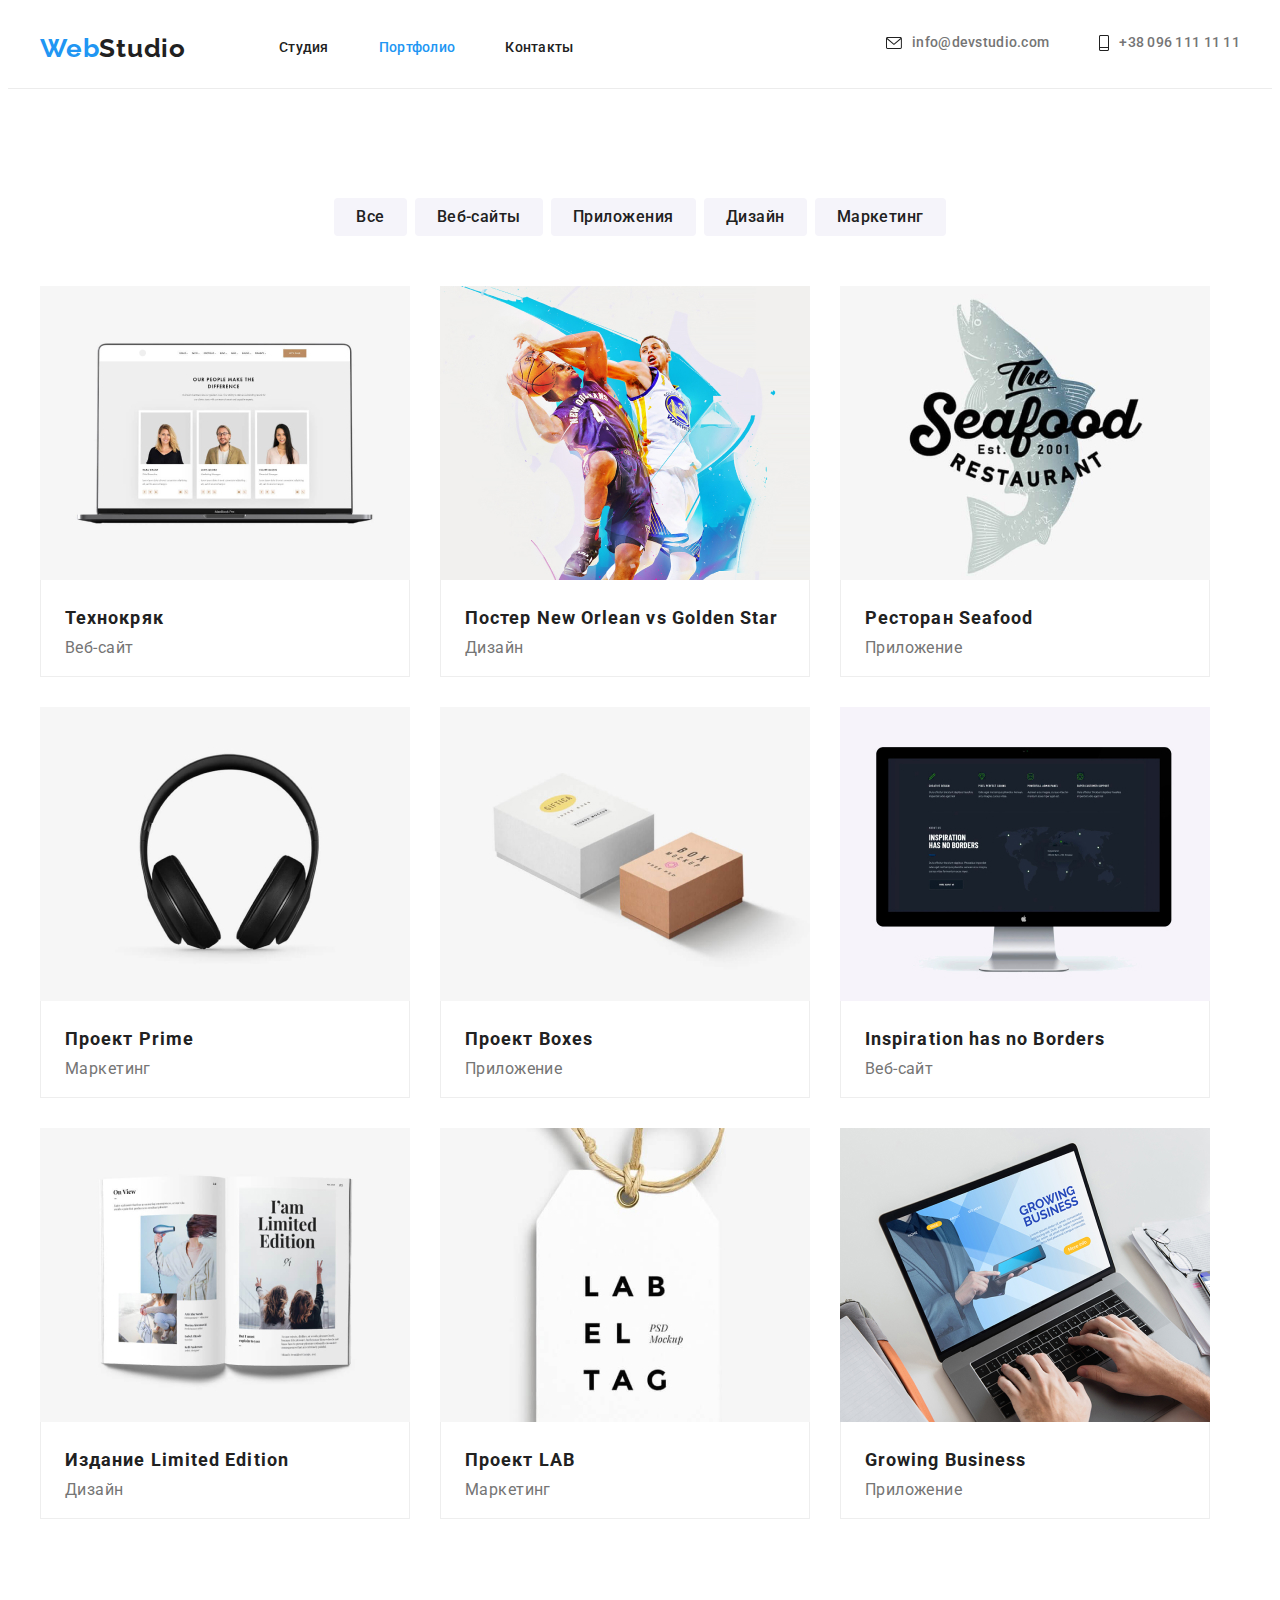
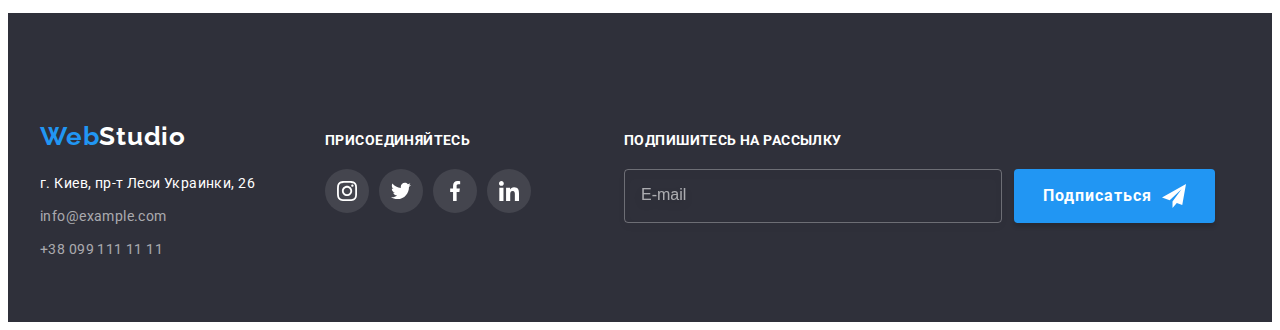
==== commit 920222b0: "ready-h-w-8" ====
--- a/portfolio.html
+++ b/portfolio.html
@@ -37,9 +37,9 @@
                     </button>
                     <nav class="header-mob-menu-nav">
                         <ul class="header-mob-menu-list list">
-                            <li class="header-mob-menu-item "><a href="./index.html" class="header-mob-menu-link link"  >Студия</a>
+                            <li class="header-mob-menu-item "><a href="./index.html" class="header-mob-menu-link link"  >Студия</a></li>
+
                             
-                            </li>
                             <li class="header-mob-menu-item"><a href="./portfolio.html" class="header-mob-menu-link link">Портфолио</a></li>
                             <li class="header-mob-menu-item"><a href="http://" class="header-mob-menu-link link">Контакты</a></li>
                         </ul> 
@@ -61,24 +61,25 @@
                         </li>
                     </ul>
                     <ul class="header-mob-menu-soc-list list">
-                        <li clas="mob-menu-soc-item">
+                    
+                        <li class="mob-menu-soc-item">
                             <a href="" class="mob-menu-soc-link link">
                                 Instagram
                             </a>
                         </li>
 
-                        <li clas="mob-menu-soc-item link">
+                        <li class="mob-menu-soc-item link">
                             
                             <a href="" class="mob-menu-soc-link link">
                                 Twitter
                             </a>
                         </li>
-                        <li clas="mob-menu-soc-item link">
+                        <li class="mob-menu-soc-item link">
                             <a href="" class="mob-menu-soc-link link">
                               Facebook
                             </a>
                         </li>
-                        <li clas="mob-menu-soc-item link">
+                        <li class="mob-menu-soc-item link">
                             <a href="" class="mob-menu-soc-link link">
                                 LinkedIn
                             </a>
@@ -101,7 +102,7 @@
                     <li class="header-item"><a href="./index.html" class="header-link link "  >Студия</a>
                     
                     </li>
-                    <li class="header-item"><a href="./portfolio.html" class="header-link link current">Портфолио</a></li>
+                    <li class="header-item"><a href="./portfolio.html" class="header-link link current-mob">Портфолио</a></li>
                     <li class="header-item"><a href="http://" class="header-link link">Контакты</a></li>
                 </ul> 
             </nav>
@@ -144,20 +145,28 @@
                         <a href="" class="portfolio-link link">
                             <div class="portfolio-img-hover">
                                 <picture>
-                                    <source srcset="
-                                        ./images/por-img-des1.jpg 1x,
-                                        ./images/por-img-des1-2x.jpg 2x"
-                                        @media="(min-width: 1200px)"
-                                        >
-                                        <source srcset="
-                                        ./images/por-img-tab1.jpg 1x,
-                                        ./images/por-img-tab1-2x.jpg 2x"
-                                        @media="(min-width: 768px)"
-                                        >
-                                        <source srcset="
-                                        ./images/por-img-mob1.jpg 1x,
-                                        ./images/por-img-mob1-2x.jpg 2x"
-                                        @media="(min-width: 480px)"
+                                    <source 
+                                        srcset="
+                                            ./images/por-img-des1.jpg 1x,
+                                            ./images/por-img-des1-2x.jpg 2x
+                                        
+                                        "
+                                        media="(min-width: 1200px)"
+                                    >
+                                    <source 
+                                        srcset="
+                                            ./images/por-img-tab1.jpg 1x,
+                                            ./images/por-img-tab1-2x.jpg 2x
+                                        
+                                        "
+                                        media="(min-width: 768px)"
+                                    >
+                                    <source 
+                                        srcset="
+                                            ./images/por-img-mob1.jpg 1x,
+                                            ./images/por-img-mob1-2x.jpg 2x
+                                        "
+                                        media="(min-width: 480px)"
                                     >
                                     <img src="./images/por-img-mob1.jpg" alt="" 
                                     width="450"
@@ -177,20 +186,25 @@
                         <a href="" class="portfolio-link link">
                             <div class="portfolio-img-hover">
                                 <picture>
-                                    <source srcset="
-                                        ./images/por-img-des2.jpg 1x,
-                                        ./images/por-img-des2-2x.jpg 2x"
-                                        @media="(min-width: 1200px)"
-                                        >
                                         <source srcset="
-                                        ./images/por-img-tab2.jpg 1x,
-                                        ./images/por-img-tab2-2x.jpg 2x"
-                                        @media="(min-width: 768px)"
-                                        >
-                                        <source srcset="
-                                        ./images/por-img-mob2.jpg 1x,
-                                        ./images/por-img-mob2-2x.jpg 2x"
-                                        @media="(min-width: 480px)"
+                                            ./images/por-img-des2.jpg 1x,
+                                            ./images/por-img-des2-2x.jpg 2x
+                                        "
+                                        media="(min-width: 1200px)"
+                                    >
+                                    <source 
+                                        srcset="
+                                            ./images/por-img-tab2.jpg 1x,
+                                            ./images/por-img-tab2-2x.jpg 2x
+                                        "
+                                        media="(min-width: 768px)"
+                                    >
+                                    <source 
+                                        srcset="
+                                            ./images/por-img-mob2.jpg 1x,
+                                            ./images/por-img-mob2-2x.jpg 2x
+                                        "
+                                        media="(min-width: 480px)"
                                     >
                                     <img src="./images/por-img-mob2.jpg" alt="" 
                                     width="450"
@@ -210,20 +224,26 @@
                         <a href="" class="portfolio-link link">
                             <div class="portfolio-img-hover">
                                 <picture>
-                                    <source srcset="
-                                        ./images/por-img-des3.jpg 1x,
-                                        ./images/por-img-des3-2x.jpg 2x"
-                                        @media="(min-width: 1200px)"
-                                        >
-                                        <source srcset="
-                                        ./images/por-img-tab3.jpg 1x,
-                                        ./images/por-img-tab3-2x.jpg 2x"
-                                        @media="(min-width: 768px)"
-                                        >
-                                        <source srcset="
-                                        ./images/por-img-mob3.jpg 1x,
-                                        ./images/por-img-mob3-2x.jpg 2x"
-                                        @media="(min-width: 480px)"
+                                    <source 
+                                        srcset="
+                                            ./images/por-img-des3.jpg 1x,
+                                            ./images/por-img-des3-2x.jpg 2x
+                                        "
+                                        media="(min-width: 1200px)"
+                                    >
+                                    <source 
+                                        srcset="
+                                            ./images/por-img-tab3.jpg 1x,
+                                            ./images/por-img-tab3-2x.jpg 2x
+                                        "
+                                        media="(min-width: 768px)"
+                                    >
+                                    <source 
+                                        srcset="
+                                            ./images/por-img-mob3.jpg 1x,
+                                            ./images/por-img-mob3-2x.jpg 2x
+                                        "
+                                        media="(min-width: 480px)"
                                     >
                                     <img src="./images/por-img-mob3.jpg" alt="" 
                                     width="450"
@@ -242,20 +262,26 @@
                         <a href="" class="portfolio-link link">
                             <div class="portfolio-img-hover">
                                 <picture>
-                                    <source srcset="
-                                        ./images/por-img-des4.jpg 1x,
-                                        ./images/por-img-des4-2x.jpg 2x"
-                                        @media="(min-width: 1200px)"
-                                        >
-                                        <source srcset="
-                                        ./images/por-img-tab4.jpg 1x,
-                                        ./images/por-img-tab4-2x.jpg 2x"
-                                        @media="(min-width: 768px)"
-                                        >
-                                        <source srcset="
-                                        ./images/por-img-mob4.jpg 1x,
-                                        ./images/por-img-mob4-2x.jpg 2x"
-                                        @media="(min-width: 480px)"
+                                    <source 
+                                        srcset="
+                                            ./images/por-img-des4.jpg 1x,
+                                            ./images/por-img-des4-2x.jpg 2x
+                                        "
+                                        media="(min-width: 1200px)"
+                                    >
+                                    <source 
+                                        srcset="
+                                            ./images/por-img-tab4.jpg 1x,
+                                            ./images/por-img-tab4-2x.jpg 2x
+                                        "
+                                        media="(min-width: 768px)"
+                                    >
+                                    <source 
+                                        srcset="
+                                            ./images/por-img-mob4.jpg 1x,
+                                            ./images/por-img-mob4-2x.jpg 2x
+                                        "
+                                        media="(min-width: 480px)"
                                     >
                                     <img src="./images/por-img-mob4.jpg" alt="" 
                                     width="450"
@@ -274,20 +300,26 @@
                         <a href="" class="portfolio-link link">
                             <div class="portfolio-img-hover">
                                 <picture>
-                                    <source srcset="
-                                        ./images/por-img-des5.jpg 1x,
-                                        ./images/por-img-des5-2x.jpg 2x"
-                                        @media="(min-width: 1200px)"
-                                        >
-                                        <source srcset="
-                                        ./images/por-img-tab5.jpg 1x,
-                                        ./images/por-img-tab5-2x.jpg 2x"
-                                        @media="(min-width: 768px)"
-                                        >
-                                        <source srcset="
-                                        ./images/por-img-mob5.jpg 1x,
-                                        ./images/por-img-mob5-2x.jpg 2x"
-                                        @media="(min-width: 480px)"
+                                    <source 
+                                        srcset="
+                                            ./images/por-img-des5.jpg 1x,
+                                            ./images/por-img-des5-2x.jpg 2x
+                                        "
+                                        media="(min-width: 1200px)"
+                                    >
+                                    <source 
+                                        srcset="
+                                            ./images/por-img-tab5.jpg 1x,
+                                            ./images/por-img-tab5-2x.jpg 2x
+                                        "
+                                        media="(min-width: 768px)"
+                                    >
+                                    <source 
+                                        srcset="
+                                            ./images/por-img-mob5.jpg 1x,
+                                            ./images/por-img-mob5-2x.jpg 2x
+                                        "
+                                        media="(min-width: 480px)"
                                     >
                                     <img src="./images/por-img-mob5.jpg" alt="" 
                                     width="450"
@@ -306,20 +338,26 @@
                         <a href="" class="portfolio-link link">
                             <div class="portfolio-img-hover">
                                 <picture>
-                                    <source srcset="
-                                        ./images/por-img-des6.jpg 1x,
-                                        ./images/por-img-des6-2x.jpg 2x"
-                                        @media="(min-width: 1200px)"
-                                        >
-                                        <source srcset="
-                                        ./images/por-img-tab6.jpg 1x,
-                                        ./images/por-img-tab6-2x.jpg 2x"
-                                        @media="(min-width: 768px)"
-                                        >
-                                        <source srcset="
-                                        ./images/por-img-mob6.jpg 1x,
-                                        ./images/por-img-mob6-2x.jpg 2x"
-                                        @media="(min-width: 480px)"
+                                    <source 
+                                        srcset="
+                                            ./images/por-img-des6.jpg 1x,
+                                            ./images/por-img-des6-2x.jpg 2x
+                                        "
+                                        media="(min-width: 1200px)"
+                                    >
+                                    <source 
+                                        srcset="
+                                            ./images/por-img-tab6.jpg 1x,
+                                            ./images/por-img-tab6-2x.jpg 2x
+                                        "
+                                        media="(min-width: 768px)"
+                                    >
+                                    <source 
+                                        srcset="
+                                            ./images/por-img-mob6.jpg 1x,
+                                            ./images/por-img-mob6-2x.jpg 2x
+                                        "
+                                        media="(min-width: 480px)"
                                     >
                                     <img src="./images/por-img-mob6.jpg" alt="" 
                                     width="450"
@@ -338,20 +376,26 @@
                         <a href="" class="portfolio-link link">
                             <div class="portfolio-img-hover">
                                 <picture>
-                                    <source srcset="
-                                        ./images/por-img-des7.jpg 1x,
-                                        ./images/por-img-des7-2x.jpg 2x"
-                                        @media="(min-width: 1200px)"
-                                        >
-                                        <source srcset="
-                                        ./images/por-img-tab7.jpg 1x,
-                                        ./images/por-img-tab7-2x.jpg 2x"
-                                        @media="(min-width: 768px)"
-                                        >
-                                        <source srcset="
-                                        ./images/por-img-mob7.jpg 1x,
-                                        ./images/por-img-mob7-2x.jpg 2x"
-                                        @media="(min-width: 480px)"
+                                    <source 
+                                        srcset="
+                                            ./images/por-img-des7.jpg 1x,
+                                            ./images/por-img-des7-2x.jpg 2x
+                                        "
+                                        media="(min-width: 1200px)"
+                                    >
+                                    <source 
+                                        srcset="
+                                            ./images/por-img-tab7.jpg 1x,
+                                            ./images/por-img-tab7-2x.jpg 2x
+                                        "
+                                        media="(min-width: 768px)"
+                                    >
+                                    <source 
+                                        srcset="
+                                            ./images/por-img-mob7.jpg 1x,
+                                            ./images/por-img-mob7-2x.jpg 2x
+                                        "
+                                        media="(min-width: 480px)"
                                     >
                                     <img src="./images/por-img-mob7.jpg" alt="" 
                                     width="450"
@@ -370,20 +414,27 @@
                         <a href="" class="portfolio-link link" >
                             <div class="portfolio-img-hover">
                                 <picture>
-                                    <source srcset="
-                                        ./images/por-img-des8.jpg 1x,
-                                        ./images/por-img-des8-2x.jpg 2x"
-                                        @media="(min-width: 1200px)"
-                                        >
-                                        <source srcset="
-                                        ./images/por-img-tab8.jpg 1x,
-                                        ./images/por-img-tab8-2x.jpg 2x"
-                                        @media="(min-width: 768px)"
-                                        >
-                                        <source srcset="
-                                        ./images/por-img-mob8.jpg 1x,
-                                        ./images/por-img-mob8-2x.jpg 2x"
-                                        @media="(min-width: 480px)"
+                                    <source 
+                                        srcset="
+                                            ./images/por-img-des8.jpg 1x,
+                                            ./images/por-img-des8-2x.jpg 2x
+                                        "
+                                        media="(min-width: 1200px)"
+                                    >
+                                    <source 
+                                        srcset="
+                                            ./images/por-img-tab8.jpg 1x,
+                                            ./images/por-img-tab8-2x.jpg 2x
+                                        "
+                                        media="(min-width: 768px)"
+                                    >
+                                        
+                                    <source 
+                                        srcset="
+                                            ./images/por-img-mob8.jpg 1x,
+                                            ./images/por-img-mob8-2x.jpg 2x
+                                        "
+                                        media="(min-width: 480px)"
                                     >
                                     <img src="./images/por-img-mob8.jpg" alt="" 
                                     width="450"
@@ -402,20 +453,26 @@
                         <a href="" class="portfolio-link link">
                             <div class="portfolio-img-hover">
                                 <picture>
-                                    <source srcset="
-                                        ./images/por-img-des9.jpg 1x,
-                                        ./images/por-img-des9-2x.jpg 2x"
-                                        @media="(min-width: 1200px)"
-                                        >
-                                        <source srcset="
-                                        ./images/por-img-tab9.jpg 1x,
-                                        ./images/por-img-tab9-2x.jpg 2x"
-                                        @media="(min-width: 768px)"
-                                        >
-                                        <source srcset="
-                                        ./images/por-img-mob9.jpg 1x,
-                                        ./images/por-img-mob9-2x.jpg 2x"
-                                        @media="(min-width: 480px)"
+                                    <source 
+                                        srcset="
+                                            ./images/por-img-des9.jpg 1x,
+                                            ./images/por-img-des9-2x.jpg 2x
+                                        "
+                                        media="(min-width: 1200px)"
+                                    >
+                                    <source 
+                                        srcset="
+                                            ./images/por-img-tab9.jpg 1x,
+                                            ./images/por-img-tab9-2x.jpg 2x
+                                        "
+                                        media="(min-width: 768px)"
+                                    >
+                                    <source 
+                                        srcset="
+                                            ./images/por-img-mob9.jpg 1x,
+                                            ./images/por-img-mob9-2x.jpg 2x
+                                        "
+                                        media="(min-width: 480px)"
                                     >
                                     <img src="./images/por-img-mob9.jpg" alt="" 
                                     width="450"
--- a/css/main.min.css
+++ b/css/main.min.css
@@ -1 +1 @@
-:root{--title-color: #FFFFFF;--background-title: #2F303A;--header-link-color: #212121;--contakt-header: #757575;--akcent-color: #2196F3;--heading: #212121;--subtitle: #212121;--description: #757575;--footer-text: #FFFFFF;--footer-background: #2F303A;--footer-contakt: rgba(255, 255, 255, 0.6);--btn-color: #212121;--btn-background: #F5F4FA;--btn-hover-background: #2196F3;--typical-margin: 10px;--icon-color: #AFB1B8;--modal-tex:#757575;--modal-icon-color: #212121;--icon-hover: #FFFFFF;--input-btn-hover:#188CE8}body{font-family:Roboto,sans-serif;color:var(--heading);font-size:14px;letter-spacing:.03em;background-color:var(--title-color)}h1,h2,h3,h4,h5,h6,p{margin:0}ul,ol{padding-left:0;margin:0}img{display:block;width:100%;max-width:100%;height:auto}.link{text-decoration:none;display:block}.list{list-style:none}.container{width:100%;padding-left:15px;padding-right:15px;margin:0 auto}@media screen and (min-width: 480px){.container{max-width:480px}}@media screen and (min-width: 768px){.container{max-width:768px}}@media screen and (min-width: 1200px){.container{max-width:1200px}}.visually-hidden{position:absolute;width:1px;height:1px;margin:-1px;border:0;padding:0;white-space:nowrap;clip-path:inset(100%);clip:rect(0 0 0 0);overflow:hidden}.section{padding-bottom:94px}@media screen and (max-width: 1199px){.section{padding-bottom:60px}}.header{border-bottom:1px solid #ececec}.header .container{display:flex;align-items:center}@media screen and (max-width: 767px){.header{display:none}}.header-nav{display:flex;align-items:center}.header-logo-part1{font-family:"Raleway";font-weight:400;font-size:24px;line-height:1.38;letter-spacing:.03em;color:var(--akcent-color);margin-right:88px}@media screen and (min-width: 1200px){.header-logo-part1{font-weight:700;font-size:26px;line-height:1.19;letter-spacing:.03em;margin-right:93px}}.header-logo-part2{color:var(--heading)}.header-list{display:flex}.header-item:not(:last-child){margin-right:50px}.header-list-contakt{margin-left:auto}@media screen and (min-width: 1200px){.header-list-contakt{display:flex;margin-left:auto}}.header-item-contakt{display:flex}@media screen and (min-width: 1200px){.header-soc-link{margin-right:10px}}.header-soc-icon{fill:currentColor;margin-right:8px}@media screen and (min-width: 1200px){.header-soc-icon{margin-right:10px}}.header-link{position:relative;padding:32px 0;font-weight:500;font-size:14px;line-height:1.14;letter-spacing:.02em;color:var(--header-link-color);transition:color 250ms cubic-bezier(0.4, 0, 0.2, 1)}.header-link:hover{color:var(--akcent-color)}.header-link:focus{color:var(--akcent-color)}.current{color:var(--akcent-color)}.current::after{content:"";position:absolute;bottom:0;right:0;height:4px;width:100%;border-radius:2px;background-color:var(--akcent-color);display:block}@media screen and (min-width: 1200px){.header-item-contakt:not(:first-child){margin-left:50px}}.header-link-mail{margin-bottom:10px;display:flex;align-items:center;font-weight:500;font-size:14px;line-height:1.14;letter-spacing:.02em;color:var(--contakt-header);transition:color 250ms cubic-bezier(0.4, 0, 0.2, 1)}.header-link-mail:hover{color:var(--akcent-color)}.header-link-mail:focus{color:var(--akcent-color)}.header-link-tel{display:flex;font-weight:500;font-size:14px;line-height:1.14;letter-spacing:.02em;font-weight:500;font-size:14px;line-height:1.14;letter-spacing:.02em;color:var(--contakt-header);transition:250ms cubic-bezier(0.4, 0, 0.2, 1)}@media screen and (min-width: 1200px){.header-link-tel{display:flex}}.header-link-tel:hover{color:var(--akcent-color)}.header-link-tel:focus{color:var(--akcent-color)}.backdrop{position:fixed;top:0;left:0;width:100%;height:100%;display:flex;background-color:rgba(0,0,0,.2);transition:opacity 250ms cubic-bezier(0.4, 0, 0.2, 1)}.modal{position:absolute;top:50%;left:50%;transform:translate(-50%, -50%);width:100%;height:100%;max-width:450px;max-height:609px;background:var(--title-color);box-shadow:0px 1px 3px rgba(0,0,0,.12),0px 1px 1px rgba(0,0,0,.14),0px 2px 1px rgba(0,0,0,.2);border-radius:4px;transition:transform 250ms cubic-bezier(0.4, 0, 0.2, 1);padding:40px;position:fixed}@media screen and (min-width: 1200px){.modal{max-width:528px;max-height:581px}}.modal-close-btn{position:absolute;top:8px;right:8px;width:30px;height:30px;border-radius:50%;border:1px solid rgba(0,0,0,.1);background-color:var(--title-color);display:flex;justify-content:center;align-items:center;cursor:pointer}.button-modal-icon{transition:fill 250ms cubic-bezier(0.4, 0, 0.2, 1)}.modal-close-btn:hover .button-modal-icon{fill:var(--akcent-color)}.modal-close-btn:focus .button-modal-icon{fill:var(--akcent-color)}.is-hidden{opacity:0;pointer-events:none}.modal-title{font-weight:400;font-size:20px;line-height:1.5;letter-spacing:.03em;text-align:center;margin-bottom:12px;color:var(--subtitle)}@media screen and (min-width: 1200px){.modal-title{font-weight:700;font-size:20px;line-height:1.15;letter-spacing:.03em}}.modal-label{font-size:12px;line-height:1.17;letter-spacing:.01em;display:flex;flex-direction:column;color:var(--modal-tex)}.modal-block{margin-bottom:10px}.input-wrap{position:relative}.modal-input-icon{position:absolute;left:15px;top:50%;transform:translateY(-50%);fill:var(--modal-icon-color);transition:fill 250ms cubic-bezier(0.4, 0, 0.2, 1)}.modal-input:hover+.modal-input-icon{fill:var(--akcent-color)}.modal-input:focus+.modal-input-icon{fill:var(--akcent-color)}.modal-input{margin-top:4px;padding-left:42px;border:1px solid rgba(33,33,33,.2);border-radius:4px;height:40px;width:100%;outline:rgba(0,0,0,0);transition:border 250ms cubic-bezier(0.4, 0, 0.2, 1)}.modal-input:hover,.modal-input:focus{border:1px solid var(--akcent-color)}.modal-comment{margin-bottom:17px}.comment-label{display:flex;flex-direction:column;font-size:12px;line-height:14px;letter-spacing:.01em;color:var(--modal-tex)}.comment-text{width:100%;height:120px;border:1px solid rgba(33,33,33,.2);border-radius:4px;margin-top:4px;resize:none;padding:12px 16px;outline:rgba(0,0,0,0);transition:border 250ms cubic-bezier(0.4, 0, 0.2, 1)}.comment-text:hover,.comment-text:focus{border:1px solid var(--akcent-color)}.comment-text::placeholder{font-size:12px;line-height:1.17;letter-spacing:.01em;color:rgba(117,117,117,.5)}.checkbox-privasy{margin-bottom:30px}.checkbox-text{font-size:11px;line-height:1.17;letter-spacing:.03em;color:var(--modal-tex);display:flex;align-items:center}@media screen and (min-width: 1200px){.checkbox-text{font-size:14px;line-height:1.71;letter-spacing:.03em}}.checkbox-text span{Width:16px;Height:15px;border:2px solid var(--modal-icon-color);border-radius:1px;display:flex;align-items:center;justify-content:center;margin-right:8px;transition:background-color 250ms cubic-bezier(0.4, 0, 0.2, 1),border 250ms cubic-bezier(0.4, 0, 0.2, 1)}.input-checkbox:checked+.checkbox-text span{background-color:var(--akcent-color);border:none}.icon-checkbox{fill:rgba(0,0,0,0);transition:fill 250ms cubic-bezier(0.4, 0, 0.2, 1)}.input-checkbox:checked+.checkbox-text .icon-checkbox{fill:var(--title-color)}.modal-link{color:var(--akcent-color)}.modal-btn{font-family:inherit;font-weight:700;font-size:16px;line-height:1.88;letter-spacing:.06em;padding:10px 55px;display:block;align-items:center;text-align:center;color:var(--title-color);background:var(--akcent-color);cursor:pointer;border-radius:4px;border:0;transition:box-shadow 250ms cubic-bezier(0.4, 0, 0.2, 1);box-shadow:0px 4px 4px rgba(0,0,0,.15);margin:0 auto;transition:background-color 250ms cubic-bezier(0.4, 0, 0.2, 1)}.modal-btn:hover{background:var(--btn-hover-background)}.modal-btn:focus{background:var(--btn-hover-background)}.main-title-section{margin-left:auto;margin-right:auto;padding-top:118px;padding-bottom:118px;text-align:center;background-size:cover;background-image:linear-gradient(to right, rgba(47, 48, 58, 0.4), rgba(47, 48, 58, 0.4)),url("../images/title-mob-img.jpg");max-width:480px;height:400px;background-repeat:no-repeat;background-color:var(--background-title)}@media(min-device-pixel-ratio: 2),(min-resolution: 192dpi),(min-resolution: 2dppx){.main-title-section{background-image:linear-gradient(to right, rgba(47, 48, 58, 0.4), rgba(47, 48, 58, 0.4)),url("../images/title-mob-img-2x.jpg")}}@media screen and (min-width: 768px){.main-title-section{max-width:768px;background-image:linear-gradient(to right, rgba(47, 48, 58, 0.4), rgba(47, 48, 58, 0.4)),url("../images/title-tab-img.jpg")}}@media screen and (min-width: 768px)and (min-device-pixel-ratio: 2),screen and (min-width: 768px)and (min-resolution: 192dpi),screen and (min-width: 768px)and (min-resolution: 2dppx){.main-title-section{background-image:linear-gradient(to right, rgba(47, 48, 58, 0.4), rgba(47, 48, 58, 0.4)),url("../images/title-tab-img-2x.jpg")}}@media screen and (min-width: 1200px){.main-title-section{padding-top:200px;padding-bottom:200px;height:600px;max-width:1600px;background-image:linear-gradient(to right, rgba(47, 48, 58, 0.4), rgba(47, 48, 58, 0.4)),url("../images/background.img 1.jpg")}}@media screen and (min-width: 1200px)and (min-device-pixel-ratio: 2),screen and (min-width: 1200px)and (min-resolution: 192dpi),screen and (min-width: 1200px)and (min-resolution: 2dppx){.main-title-section{background-image:linear-gradient(to right, rgba(47, 48, 58, 0.4), rgba(47, 48, 58, 0.4)),url("../images/background-img-2x.jpg")}}.main-title{font-weight:900;font-size:26px;line-height:1.62;letter-spacing:.06em;text-align:center;margin:auto;text-transform:uppercase;color:var(--title-color);margin-bottom:30px;max-width:360px;display:block}@media screen and (min-width: 1200px){.main-title{font-size:44px;line-height:1.36;max-width:696px}}.button-designe{display:flex;justify-content:center}.main-title-btn{font-family:inherit;font-weight:700;font-size:16px;line-height:1.88;letter-spacing:.06em;padding:10px 32px;display:flex;align-items:center;text-align:center;color:var(--title-color);background:var(--akcent-color);cursor:pointer;border-radius:4px;border:0;transition:box-shadow 250ms cubic-bezier(0.4, 0, 0.2, 1)}.main-title-btn:hover{box-shadow:0px 4px 4px rgba(0,0,0,.15)}.main-title-btn:focus{box-shadow:0px 4px 4px rgba(0,0,0,.15)}.advantages{padding-top:60px}.icon-list__vector{max-width:450px;Height:120px;background-color:var(--btn-background);border-radius:4px;padding:25px auto;justify-content:center;align-items:center;display:flex}@media screen and (min-width: 768px){.icon-list__vector{max-width:454px}}@media screen and (min-width: 1200px){.icon-list__vector{Width:270px}}.item_vector{margin-bottom:30px}.icon-list{display:flex;gap:30px;flex-wrap:wrap}@media screen and (min-width: 768px){.icon-list__item{width:calc((100% - 30px)/2)}}@media screen and (min-width: 1200px){.icon-list__item{width:calc((100% - 120px)/4)}}.icon-list__subtitle{font-weight:700;font-size:14px;line-height:1.14;letter-spacing:.03em;text-transform:uppercase;color:var(--subtitle);max-width:270px}.subtitle__item{margin-bottom:10px}.icon-list__description{font-weight:nul;font-size:14px;line-height:1.71;letter-spacing:.03em;color:var(--description);max-width:450px}@media screen and (min-width: 768px){.icon-list__description{max-width:354px}}@media screen and (min-width: 1200px){.icon-list__description{max-width:270px}}.special{padding-top:0px}@media screen and (max-width: 1199px){.special{display:none}}.special-heading{font-weight:700;font-size:36px;line-height:1.17;text-align:center;letter-spacing:.03em;color:var(--heading);margin-bottom:50px}.special-list{display:flex;margin-left:-30px}.special-item-img{flex-basis:calc((100% - 90px)/3);margin-left:30px;position:relative}.special-description{font-weight:700;font-size:14px;line-height:1.14;letter-spacing:.03em;text-align:center;text-transform:uppercase;width:100%;height:70px;background-color:rgba(47,48,58,.8);position:absolute;display:flex;justify-content:center;align-items:center;bottom:0;color:var(--title-color)}.team{background:var(--btn-background);padding-top:60px}@media screen and (min-width: 1200px){.team{padding-top:94px}}.team-soc-link{width:44px;height:44px;border-radius:50%;background-color:var(--title-color)}.team-heading{font-weight:700;font-size:36px;line-height:1.17;letter-spacing:.03em;text-align:center;color:var(--heading);margin-bottom:30px}@media screen and (min-width: 1200px){.team-heading{margin-bottom:50px}}.team-list{display:flex;gap:30px;flex-wrap:wrap}.team-item{border-radius:0px 0px 4px 4px;box-shadow:0px 1px 3px rgba(0,0,0,.12),0px 1px 1px rgba(0,0,0,.14),0px 2px 1px rgba(0,0,0,.2)}@media screen and (min-width: 768px){.team-item{width:calc((100% - 30px)/2)}}@media screen and (min-width: 1200px){.team-item{width:calc((100% - 90px)/4)}}.team-specialist{padding:30px 0 24px 0;background-color:var(--title-color);border-radius:0px 0px 4px 4px}.team-subtitle{font-weight:500;font-size:16px;line-height:1.19;letter-spacing:.03em;text-align:center;color:var(--subtitle);margin-bottom:var(--typical-margin)}.team-description{font-size:16px;line-height:1.19;letter-spacing:.03em;text-align:center;color:var(--description);margin-bottom:16px}.team-soc-list{display:flex;justify-content:center}.team-soc-item+.team-soc-item{margin-left:10px}.team-soc-link{width:44px;height:44px;border-radius:50%;fill:var(--icon-color);display:flex;justify-content:center;align-items:center;transition:fill 250ms cubic-bezier(0.4, 0, 0.2, 1),background-color 250ms cubic-bezier(0.4, 0, 0.2, 1)}.team-soc-link:hover{background-color:var(--akcent-color);fill:var(--title-color)}.team-soc-link:focus{background-color:var(--akcent-color);fill:var(--title-color)}.clients{padding-top:60px;padding-bottom:60px}@media screen and (min-width: 1200px){.clients{padding-top:94px;padding-bottom:94px}}.clients-title{font-weight:700;font-size:36px;line-height:1.17;letter-spacing:.03em;text-align:center;color:var(--heading)}.clients__permanent{margin-bottom:30px}@media screen and (min-width: 1200px){.clients__permanent{margin-bottom:50px}}.scroll{display:flex;gap:30px;flex-wrap:wrap}.clients-scroll{margin-left:auto}.scroll__item{width:210px;height:92px;box-sizing:border-box;width:calc((100% - 30px)/2)}@media screen and (min-width: 768px){.scroll__item{width:226px;width:calc((100% - 90px)/3)}}@media screen and (min-width: 1200px){.scroll__item{width:170px;width:calc((100% - 180px)/6)}}.scroll__link{justify-content:center;align-items:center;display:flex;fill:var(--icon-color);width:100%;height:100%;border-radius:4px;border:1px solid #afb1b8;transition:border-color 250ms cubic-bezier(0.4, 0, 0.2, 1),fill 250ms cubic-bezier(0.4, 0, 0.2, 1)}.scroll__link:hover,.scroll__link:focus{border-color:var(--akcent-color);fill:var(--akcent-color)}.footer{background:var(--footer-background);padding-top:60px;padding-bottom:60px;justify-content:center;align-items:center;text-align:center}.footer .container{display:flex;align-items:baseline}@media screen and (min-width: 1200px){.footer{text-align:left}}.footer-logo-part1{font-family:"Raleway";font-weight:700;font-size:24px;line-height:1.17;letter-spacing:.03em;color:var(--akcent-color);margin-bottom:20px}@media screen and (min-width: 1200px){.footer-logo-part1{font-weight:700;font-size:26px;line-height:1.19;letter-spacing:.03em}}.footer-logo-part2{color:var(--title-color)}.address{font-style:normal}.address-item:not(:last-child){margin-bottom:8px}@media screen and (min-width: 1200px){.address-item:not(:last-child){margin-bottom:9px}}.address-link-street{font-size:14px;line-height:1.71;letter-spacing:.03em;color:var(--footer-text);transition:color 250ms cubic-bezier(0.4, 0, 0.2, 1)}.address-link-street:hover{color:var(--akcent-color)}.address-link-street:focus{color:Var(--akcent-color)}.address-mail{font-size:14px;line-height:1.71;letter-spacing:.03em;color:var(--footer-contakt);transition:color 250ms cubic-bezier(0.4, 0, 0.2, 1)}.address-mail:hover{color:var(--akcent-color)}.address-mail:focus{color:var(--akcent-color)}.address-tel{font-size:14px;line-height:1.71;letter-spacing:.03em;color:var(--footer-contakt);transition:color 250ms cubic-bezier(0.4, 0, 0.2, 1)}.address-tel:hover{color:var(--akcent-color)}.address-tel:focus{color:var(--akcent-color)}.footer-soc-title{font-weight:700;font-size:14px;line-height:1.14;letter-spacing:.03em;text-transform:uppercase;color:var(--title-color);margin-top:60px}@media screen and (min-width: 1200px){.footer-soc-title{margin-top:none}}@media screen and (min-width: 768px){.footer-address-tab{display:flex;align-items:baseline;justify-content:space-between;padding:0 74px 0 71px}}@media screen and (min-width: 768px)and (min-width: 1200px){.footer-address-tab{padding:0}}@media screen and (min-width: 1200px){.footer-address{display:flex;align-items:baseline}}@media screen and (min-width: 768px){.footer-soc{margin-left:165px}}@media screen and (min-width: 1200px){.footer-soc{margin-left:70px}}.footer-soc-list{display:flex;margin-top:20px;margin-bottom:60px;justify-content:center}.footer-soc-item{width:44px;height:44px}.footer-soc-item+.footer-soc-item{margin-left:10px}.footer-soc-link{background-color:rgba(255,255,255,.1);justify-content:center;align-items:center;display:flex;width:100%;height:100%;border-radius:50%;color:var(--title-color);transition:background-color 250ms cubic-bezier(0.4, 0, 0.2, 1)}.footer-soc-link:hover,.footer-soc-link:focus{background-color:var(--akcent-color)}.footer-soc-icon{fill:currentColor}@media screen and (min-width: 1200px){.footer-notifications{margin-left:93px}}.notifications-title{font-weight:700;font-size:14px;line-height:1.14;letter-spacing:.03em;text-transform:uppercase;color:var(--title-color);margin-bottom:20px}@media screen and (min-width: 768px){.notifications-title{margin-top:60px}}.notifications-input{border:1px solid rgba(255,255,255,.3);filter:drop-shadow(0px 4px 4px rgba(0, 0, 0, 0.15));border-radius:4px;height:50px;width:358px;background-color:rgba(0,0,0,0);padding-left:16px;color:var(--title-color);margin-right:12px;outline:none;transition:border 250ms cubic-bezier(0.4, 0, 0.2, 1)}.notifications-input:hover,.notifications-input:focus{border:1px solid var(--akcent-color)}.notifications-input::placeholder{font-size:16px;line-height:1.25;color:rgba(255,255,255,.6)}@media screen and (min-width: 768px){.notifications-input{width:450px}}@media screen and (min-width: 1200px){.notifications-input{width:358px}}@media screen and (min-width: 1200px){.notifications-form{display:flex}}.notifications-btn{font-family:inherit;font-weight:700;font-size:16px;line-height:1.88;letter-spacing:.06em;padding:10px 29px;display:flex;align-items:center;text-align:center;color:var(--title-color);background:var(--akcent-color);cursor:pointer;border-radius:4px;border:0;transition:box-shadow 250ms cubic-bezier(0.4, 0, 0.2, 1);box-shadow:0px 4px 4px rgba(0,0,0,.15);margin:0 auto;justify-content:center;transition:background-color 250ms cubic-bezier(0.4, 0, 0.2, 1);margin-top:20px}.notifications-btn:hover,.notifications-btn:focus{background-color:var(--input-btn-hover)}@media screen and (min-width: 1200px){.notifications-btn{margin-top:0}}.notifications-icon{margin-left:10px;align-items:center}.main-portfolio{padding-top:60px}@media screen and (min-width: 1200px){.main-portfolio{padding-top:94px}}.main-portfolio-list{display:flex;flex-wrap:wrap;margin-bottom:40px}@media screen and (min-width: 768px){.main-portfolio-list{margin-bottom:30px;justify-content:center}}@media screen and (min-width: 1200px){.main-portfolio-list{margin-bottom:50px;justify-content:center}}.main-portfolio-btn{font-family:"Roboto";font-weight:500;font-size:16px;line-height:1.62;letter-spacing:.03em;text-align:center;padding:6px 22px;color:var(--btn-color);cursor:pointer;border-radius:4px;background-color:var(--btn-background);border:0;transition:color 250ms cubic-bezier(0.4, 0, 0.2, 1),background-color 250ms cubic-bezier(0.4, 0, 0.2, 1),box-shadow 250ms cubic-bezier(0.4, 0, 0.2, 1)}.main-portfolio-btn:hover{color:var(--title-color);background:var(--akcent-color);box-shadow:0px 3px 1px rgba(0,0,0,.1),0px 1px 2px rgba(0,0,0,.08),0px 2px 2px rgba(0,0,0,.12);border-radius:4px}.main-portfolio-btn:focus{color:var(--title-color);background:var(--akcent-color);box-shadow:0px 3px 1px rgba(0,0,0,.1),0px 1px 2px rgba(0,0,0,.08),0px 2px 2px rgba(0,0,0,.12);border-radius:4px}.main-portfolio-item:not(:last-child){margin-right:8px}.main-portfolio-item{margin-top:15px}.portfolio-list-blok{display:flex;flex-wrap:wrap;gap:30px}@media screen and (min-width: 768px){.portfolio-item{flex-basis:calc((100% - 60px)/2)}}@media screen and (min-width: 1200px){.portfolio-item{flex-basis:calc((100% - 90px)/3)}}.portfolio-img-hover{position:relative;overflow:hidden}.portfolio-link{transition:box-shadow 250ms cubic-bezier(0.4, 0, 0.2, 1)}.portfolio-link:hover,.portfolio-link:focus{box-shadow:0px 1px 1px rgba(0,0,0,.12),0px 4px 4px rgba(0,0,0,.06),1px 4px 6px rgba(0,0,0,.16)}.portfolio-item-border{display:block;padding:20px 24px;border:1px solid #eee;border-top:none}.portfolio-img-description{position:absolute;top:0;right:0;width:100%;height:100%;padding:63px 24px;font-size:18px;line-height:1.56;letter-spacing:.03em;color:var(--title-color);background-color:rgba(33,150,243,.9);transition:transform 250ms cubic-bezier(0.4, 0, 0.2, 1);transform:translateY(100%)}.portfolio-link:hover .portfolio-img-description,.portfolio-link:focus .portfolio-img-description{transform:translateY(0)}.portfolio-subtitle{font-weight:700;font-size:18px;line-height:2;letter-spacing:.06em;color:var(--subtitle);margin-bottom:4px}.portfolio-description{font-weight:400;font-size:16px;line-height:1;letter-spacing:88;color:var(--description)}.header-mob{border-bottom:1px solid #ececec;padding:16px 15px;z-index:10000}@media screen and (min-width: 767px){.header-mob{display:none}}.mob{display:flex}.header-mob-logo-part1{font-weight:400;font-size:24px;line-height:1.17;letter-spacing:.03em;color:var(--akcent-color);font-family:"Raleway"}.header-mob-logo-part2{color:var(--header-link-color)}.mob-menu-btn-open{font-family:inherit;padding:0;align-items:center;cursor:pointer;border:0;background-color:rgba(0,0,0,0);margin-left:auto}.header-soc-icon{transition:fill 250ms cubic-bezier(0.4, 0, 0.2, 1);fill:var(--header-link-color)}.header-soc-icon:hover,.header-soc-icon:focus{fill:var(--akcent-color)}.mob-menu-open{position:fixed;background-color:var(--title-color);top:0;right:0;width:100%;height:100%;padding-top:21px;padding-bottom:21px}.mob-menu-open .container{display:flex;flex-direction:column;height:100%;justify-content:space-between;overflow:auto}.mob-menu-btn-close{font-family:inherit;padding:0;align-items:center;cursor:pointer;border:0;background-color:rgba(0,0,0,0);margin-left:auto;padding-right:25px;display:block;margin-bottom:8px}.header-mob-menu-soc-icon{transition:fill 250ms cubic-bezier(0.4, 0, 0.2, 1);fill:var(--header-link-color)}.header-mob-menu-soc-icon:hover,.header-mob-menu-soc-icon:focus{fill:var(--akcent-color)}.header-mob-menu-link{color:var(--header-link-color);font-size:40px;line-height:1.17;letter-spacing:.02em;transition:color 250ms cubic-bezier(0.4, 0, 0.2, 1)}.header-mob-menu-link:hover,.header-mob-menu-link:focus{color:var(--akcent-color)}.header-mob-menu-item:not(:last-child){margin-bottom:35px}.header-mob-menu-list-contakt{margin-top:100px}.header-mob-menu-link-tel{font-size:34px;line-height:1.18;letter-spacing:.02em;margin-bottom:32px;color:var(--akcent-color)}.header-mob-menu-link-mail{font-size:24px;line-height:1.17;letter-spacing:.02em;color:var(--contakt-header)}.header-mob-menu-soc-list{margin-top:64px;display:flex}.mob-menu-soc-link{font-size:18px;line-height:1.22;letter-spacing:.02em;color:var(--akcent-color)}.mob-menu-soc-item:not(:last-child){border-right:1px solid rgba(33,33,33,.2);padding-right:10px}.mob-menu-soc-item:not(:first-child){padding-left:10px}/*# sourceMappingURL=main.min.css.map */+:root{--title-color: #FFFFFF;--background-title: #2F303A;--header-link-color: #212121;--contakt-header: #757575;--akcent-color: #2196F3;--heading: #212121;--subtitle: #212121;--description: #757575;--footer-text: #FFFFFF;--footer-background: #2F303A;--footer-contakt: rgba(255, 255, 255, 0.6);--btn-color: #212121;--btn-background: #F5F4FA;--btn-hover-background: #2196F3;--typical-margin: 10px;--icon-color: #AFB1B8;--modal-tex:#757575;--modal-icon-color: #212121;--icon-hover: #FFFFFF;--input-btn-hover:#188CE8}body{font-family:Roboto,sans-serif;color:var(--heading);font-size:14px;letter-spacing:.03em;background-color:var(--title-color)}h1,h2,h3,h4,h5,h6,p{margin:0}ul,ol{padding-left:0;margin:0}img{display:block;width:100%;max-width:100%;height:auto}.link{text-decoration:none;display:block}.list{list-style:none}.container{width:100%;padding-left:15px;padding-right:15px;margin:0 auto}@media screen and (min-width: 480px){.container{max-width:480px}}@media screen and (min-width: 768px){.container{max-width:768px}}@media screen and (min-width: 1200px){.container{max-width:1200px}}.visually-hidden{position:absolute;width:1px;height:1px;margin:-1px;border:0;padding:0;white-space:nowrap;clip-path:inset(100%);clip:rect(0 0 0 0);overflow:hidden}.section{padding-bottom:94px}@media screen and (max-width: 1199px){.section{padding-bottom:60px}}.header{border-bottom:1px solid #ececec}.header .container{display:flex;align-items:center}@media screen and (max-width: 767px){.header{display:none}}.header-nav{display:flex;align-items:center}.header-logo-part1{font-family:"Raleway";font-weight:400;font-size:24px;line-height:1.38;letter-spacing:.03em;color:var(--akcent-color);margin-right:88px}@media screen and (min-width: 1200px){.header-logo-part1{font-weight:700;font-size:26px;line-height:1.19;letter-spacing:.03em;margin-right:93px}}.header-logo-part2{color:var(--heading)}.header-list{display:flex}.header-item:not(:last-child){margin-right:50px}.header-list-contakt{margin-left:auto}@media screen and (min-width: 1200px){.header-list-contakt{display:flex;margin-left:auto}}.header-item-contakt{display:flex}@media screen and (min-width: 1200px){.header-soc-link{margin-right:10px}}.header-soc-icon{fill:currentColor;margin-right:8px}@media screen and (min-width: 1200px){.header-soc-icon{margin-right:10px}}.header-link{position:relative;padding:32px 0;font-weight:500;font-size:14px;line-height:1.14;letter-spacing:.02em;color:var(--header-link-color);transition:color 250ms cubic-bezier(0.4, 0, 0.2, 1)}.header-link:hover{color:var(--akcent-color)}.header-link:focus{color:var(--akcent-color)}.current{color:var(--akcent-color)}.current::after{content:"";position:absolute;bottom:0;right:0;height:4px;width:100%;border-radius:2px;background-color:var(--akcent-color);display:block}@media screen and (min-width: 1200px){.header-item-contakt:not(:first-child){margin-left:50px}}.header-link-mail{margin-bottom:10px;display:flex;align-items:center;font-weight:500;font-size:14px;line-height:1.14;letter-spacing:.02em;color:var(--contakt-header);transition:color 250ms cubic-bezier(0.4, 0, 0.2, 1)}.header-link-mail:hover{color:var(--akcent-color)}.header-link-mail:focus{color:var(--akcent-color)}.header-link-tel{display:flex;font-weight:500;font-size:14px;line-height:1.14;letter-spacing:.02em;font-weight:500;font-size:14px;line-height:1.14;letter-spacing:.02em;color:var(--contakt-header);transition:250ms cubic-bezier(0.4, 0, 0.2, 1)}@media screen and (min-width: 1200px){.header-link-tel{display:flex}}.header-link-tel:hover{color:var(--akcent-color)}.header-link-tel:focus{color:var(--akcent-color)}.backdrop{position:fixed;top:0;left:0;width:100%;height:100%;display:flex;background-color:rgba(0,0,0,.2);transition:opacity 250ms cubic-bezier(0.4, 0, 0.2, 1)}.modal{position:absolute;top:50%;left:50%;transform:translate(-50%, -50%);width:100%;height:100%;max-width:450px;max-height:609px;background:var(--title-color);box-shadow:0px 1px 3px rgba(0,0,0,.12),0px 1px 1px rgba(0,0,0,.14),0px 2px 1px rgba(0,0,0,.2);border-radius:4px;transition:transform 250ms cubic-bezier(0.4, 0, 0.2, 1);padding:40px;position:fixed;overflow-y:scroll}@media screen and (min-width: 1200px){.modal{max-width:528px;max-height:581px}}.modal-close-btn{position:absolute;top:8px;right:8px;width:30px;height:30px;border-radius:50%;border:1px solid rgba(0,0,0,.1);background-color:var(--title-color);display:flex;justify-content:center;align-items:center;cursor:pointer}.button-modal-icon{transition:fill 250ms cubic-bezier(0.4, 0, 0.2, 1)}.modal-close-btn:hover .button-modal-icon{fill:var(--akcent-color)}.modal-close-btn:focus .button-modal-icon{fill:var(--akcent-color)}.is-hidden{opacity:0;pointer-events:none}.modal-title{font-weight:400;font-size:20px;line-height:1.5;letter-spacing:.03em;text-align:center;margin-bottom:12px;color:var(--subtitle)}@media screen and (min-width: 1200px){.modal-title{font-weight:700;font-size:20px;line-height:1.15;letter-spacing:.03em}}.modal-label{font-size:12px;line-height:1.17;letter-spacing:.01em;display:flex;flex-direction:column;color:var(--modal-tex)}.modal-block{margin-bottom:10px}.input-wrap{position:relative}.modal-input-icon{position:absolute;left:15px;top:50%;transform:translateY(-50%);fill:var(--modal-icon-color);transition:fill 250ms cubic-bezier(0.4, 0, 0.2, 1)}.modal-input:hover+.modal-input-icon{fill:var(--akcent-color)}.modal-input:focus+.modal-input-icon{fill:var(--akcent-color)}.modal-input{margin-top:4px;padding-left:42px;border:1px solid rgba(33,33,33,.2);border-radius:4px;height:40px;width:100%;outline:rgba(0,0,0,0);transition:border 250ms cubic-bezier(0.4, 0, 0.2, 1)}.modal-input:hover,.modal-input:focus{border:1px solid var(--akcent-color)}.modal-comment{margin-bottom:17px}.comment-label{display:flex;flex-direction:column;font-size:12px;line-height:14px;letter-spacing:.01em;color:var(--modal-tex)}.comment-text{width:100%;height:120px;border:1px solid rgba(33,33,33,.2);border-radius:4px;margin-top:4px;resize:none;padding:12px 16px;outline:rgba(0,0,0,0);transition:border 250ms cubic-bezier(0.4, 0, 0.2, 1)}.comment-text:hover,.comment-text:focus{border:1px solid var(--akcent-color)}.comment-text::placeholder{font-size:12px;line-height:1.17;letter-spacing:.01em;color:rgba(117,117,117,.5)}.checkbox-privasy{margin-bottom:30px}.checkbox-text{font-size:11px;line-height:1.17;letter-spacing:.03em;color:var(--modal-tex);display:flex;align-items:center}@media screen and (min-width: 1200px){.checkbox-text{font-size:14px;line-height:1.71;letter-spacing:.03em}}.checkbox-text span{Width:16px;Height:15px;border:2px solid var(--modal-icon-color);border-radius:1px;display:flex;align-items:center;justify-content:center;margin-right:8px;transition:background-color 250ms cubic-bezier(0.4, 0, 0.2, 1),border 250ms cubic-bezier(0.4, 0, 0.2, 1)}.input-checkbox:checked+.checkbox-text span{background-color:var(--akcent-color);border:none}.icon-checkbox{fill:rgba(0,0,0,0);transition:fill 250ms cubic-bezier(0.4, 0, 0.2, 1)}.input-checkbox:checked+.checkbox-text .icon-checkbox{fill:var(--title-color)}.modal-link{color:var(--akcent-color)}.modal-btn{font-family:inherit;font-weight:700;font-size:16px;line-height:1.88;letter-spacing:.06em;padding:10px 55px;display:block;align-items:center;text-align:center;color:var(--title-color);background:var(--akcent-color);cursor:pointer;border-radius:4px;border:0;transition:box-shadow 250ms cubic-bezier(0.4, 0, 0.2, 1);box-shadow:0px 4px 4px rgba(0,0,0,.15);margin:0 auto;transition:background-color 250ms cubic-bezier(0.4, 0, 0.2, 1)}.modal-btn:hover{background:var(--btn-hover-background)}.modal-btn:focus{background:var(--btn-hover-background)}.main-title-section{margin-left:auto;margin-right:auto;padding-top:118px;padding-bottom:118px;text-align:center;background-size:cover;background-image:linear-gradient(to right, rgba(47, 48, 58, 0.4), rgba(47, 48, 58, 0.4)),url("../images/title-mob-img.jpg");max-width:480px;height:400px;background-repeat:no-repeat;background-color:var(--background-title)}@media(min-device-pixel-ratio: 2),(min-resolution: 192dpi),(min-resolution: 2dppx){.main-title-section{background-image:linear-gradient(to right, rgba(47, 48, 58, 0.4), rgba(47, 48, 58, 0.4)),url("../images/title-mob-img-2x.jpg")}}@media screen and (min-width: 768px){.main-title-section{max-width:768px;background-image:linear-gradient(to right, rgba(47, 48, 58, 0.4), rgba(47, 48, 58, 0.4)),url("../images/title-tab-img.jpg")}}@media screen and (min-width: 768px)and (min-device-pixel-ratio: 2),screen and (min-width: 768px)and (min-resolution: 192dpi),screen and (min-width: 768px)and (min-resolution: 2dppx){.main-title-section{background-image:linear-gradient(to right, rgba(47, 48, 58, 0.4), rgba(47, 48, 58, 0.4)),url("../images/title-tab-img-2x.jpg")}}@media screen and (min-width: 1200px){.main-title-section{padding-top:200px;padding-bottom:200px;height:600px;max-width:1600px;background-image:linear-gradient(to right, rgba(47, 48, 58, 0.4), rgba(47, 48, 58, 0.4)),url("../images/background.img 1.jpg")}}@media screen and (min-width: 1200px)and (min-device-pixel-ratio: 2),screen and (min-width: 1200px)and (min-resolution: 192dpi),screen and (min-width: 1200px)and (min-resolution: 2dppx){.main-title-section{background-image:linear-gradient(to right, rgba(47, 48, 58, 0.4), rgba(47, 48, 58, 0.4)),url("../images/background-img-2x.jpg")}}.main-title{font-weight:900;font-size:26px;line-height:1.62;letter-spacing:.06em;text-align:center;margin:auto;text-transform:uppercase;color:var(--title-color);margin-bottom:30px;max-width:360px;display:block}@media screen and (min-width: 1200px){.main-title{font-size:44px;line-height:1.36;max-width:696px}}.button-designe{display:flex;justify-content:center}.main-title-btn{font-family:inherit;font-weight:700;font-size:16px;line-height:1.88;letter-spacing:.06em;padding:10px 32px;display:flex;align-items:center;text-align:center;color:var(--title-color);background:var(--akcent-color);cursor:pointer;border-radius:4px;border:0;transition:box-shadow 250ms cubic-bezier(0.4, 0, 0.2, 1)}.main-title-btn:hover{box-shadow:0px 4px 4px rgba(0,0,0,.15)}.main-title-btn:focus{box-shadow:0px 4px 4px rgba(0,0,0,.15)}.advantages{padding-top:60px}.icon-list__vector{max-width:450px;Height:120px;background-color:var(--btn-background);border-radius:4px;padding:25px auto;justify-content:center;align-items:center;display:flex}@media screen and (min-width: 768px){.icon-list__vector{max-width:454px}}@media screen and (min-width: 1200px){.icon-list__vector{Width:270px}}.item_vector{margin-bottom:30px}.icon-list{display:flex;gap:30px;flex-wrap:wrap}@media screen and (min-width: 768px){.icon-list__item{width:calc((100% - 30px)/2)}}@media screen and (min-width: 1200px){.icon-list__item{width:calc((100% - 120px)/4)}}.icon-list__subtitle{font-weight:700;font-size:14px;line-height:1.14;letter-spacing:.03em;text-transform:uppercase;color:var(--subtitle);max-width:270px}.subtitle__item{margin-bottom:10px}.icon-list__description{font-weight:nul;font-size:14px;line-height:1.71;letter-spacing:.03em;color:var(--description);max-width:450px}@media screen and (min-width: 768px){.icon-list__description{max-width:354px}}@media screen and (min-width: 1200px){.icon-list__description{max-width:270px}}.special{padding-top:0px}@media screen and (max-width: 1199px){.special{display:none}}.special-heading{font-weight:700;font-size:36px;line-height:1.17;text-align:center;letter-spacing:.03em;color:var(--heading);margin-bottom:50px}.special-list{display:flex;margin-left:-30px}.special-item-img{flex-basis:calc((100% - 90px)/3);margin-left:30px;position:relative}.special-description{font-weight:700;font-size:14px;line-height:1.14;letter-spacing:.03em;text-align:center;text-transform:uppercase;width:100%;height:70px;background-color:rgba(47,48,58,.8);position:absolute;display:flex;justify-content:center;align-items:center;bottom:0;color:var(--title-color)}.team{background:var(--btn-background);padding-top:60px}@media screen and (min-width: 1200px){.team{padding-top:94px}}.team-soc-link{width:44px;height:44px;border-radius:50%;background-color:var(--title-color)}.team-heading{font-weight:700;font-size:36px;line-height:1.17;letter-spacing:.03em;text-align:center;color:var(--heading);margin-bottom:30px}@media screen and (min-width: 1200px){.team-heading{margin-bottom:50px}}@media screen and (min-width: 768px){.team-list{display:flex;gap:30px;flex-wrap:wrap}}.team-item:not(:last-child){margin-bottom:30px}@media screen and (min-width: 768px){.team-item:not(:last-child){margin-bottom:0}}.team-item{border-radius:0px 0px 4px 4px;box-shadow:0px 1px 3px rgba(0,0,0,.12),0px 1px 1px rgba(0,0,0,.14),0px 2px 1px rgba(0,0,0,.2)}@media screen and (min-width: 768px){.team-item{width:calc((100% - 30px)/2)}}@media screen and (min-width: 1200px){.team-item{width:calc((100% - 90px)/4)}}.team-specialist{padding:30px 0 24px 0;background-color:var(--title-color);border-radius:0px 0px 4px 4px}.team-subtitle{font-weight:500;font-size:16px;line-height:1.19;letter-spacing:.03em;text-align:center;color:var(--subtitle);margin-bottom:var(--typical-margin)}.team-description{font-size:16px;line-height:1.19;letter-spacing:.03em;text-align:center;color:var(--description);margin-bottom:16px}.team-soc-list{display:flex;justify-content:center}.team-soc-item+.team-soc-item{margin-left:10px}.team-soc-link{width:44px;height:44px;border-radius:50%;fill:var(--icon-color);display:flex;justify-content:center;align-items:center;transition:fill 250ms cubic-bezier(0.4, 0, 0.2, 1),background-color 250ms cubic-bezier(0.4, 0, 0.2, 1)}.team-soc-link:hover{background-color:var(--akcent-color);fill:var(--title-color)}.team-soc-link:focus{background-color:var(--akcent-color);fill:var(--title-color)}.clients{padding-top:60px;padding-bottom:60px}@media screen and (min-width: 1200px){.clients{padding-top:94px;padding-bottom:94px}}.clients-title{font-weight:700;font-size:36px;line-height:1.17;letter-spacing:.03em;text-align:center;color:var(--heading)}.clients__permanent{margin-bottom:30px}@media screen and (min-width: 1200px){.clients__permanent{margin-bottom:50px}}.scroll{display:flex;gap:30px;flex-wrap:wrap}.clients-scroll{margin-left:auto}.scroll__item{width:210px;height:92px;box-sizing:border-box;width:calc((100% - 30px)/2)}@media screen and (min-width: 768px){.scroll__item{width:226px;width:calc((100% - 90px)/3)}}@media screen and (min-width: 1200px){.scroll__item{width:170px;width:calc((100% - 180px)/6)}}.scroll__link{justify-content:center;align-items:center;display:flex;fill:var(--icon-color);width:100%;height:100%;border-radius:4px;border:1px solid #afb1b8;transition:border-color 250ms cubic-bezier(0.4, 0, 0.2, 1),fill 250ms cubic-bezier(0.4, 0, 0.2, 1)}.scroll__link:hover,.scroll__link:focus{border-color:var(--akcent-color);fill:var(--akcent-color)}.footer{background:var(--footer-background);padding-top:60px;padding-bottom:60px;justify-content:center;align-items:center;text-align:center}.footer .container{align-items:baseline}@media screen and (min-width: 1200px){.footer{text-align:left;display:flex}}.footer-logo-part1{font-family:"Raleway";font-weight:700;font-size:24px;line-height:1.17;letter-spacing:.03em;color:var(--akcent-color);margin-bottom:20px}@media screen and (min-width: 1200px){.footer-logo-part1{font-weight:700;font-size:26px;line-height:1.19;letter-spacing:.03em}}.footer-logo-part2{color:var(--title-color)}.address{font-style:normal}.address-item:not(:last-child){margin-bottom:8px}@media screen and (min-width: 1200px){.address-item:not(:last-child){margin-bottom:9px}}.address-link-street{font-size:14px;line-height:1.71;letter-spacing:.03em;color:var(--footer-text);transition:color 250ms cubic-bezier(0.4, 0, 0.2, 1)}.address-link-street:hover{color:var(--akcent-color)}.address-link-street:focus{color:Var(--akcent-color)}.address-mail{font-size:14px;line-height:1.71;letter-spacing:.03em;color:var(--footer-contakt);transition:color 250ms cubic-bezier(0.4, 0, 0.2, 1)}.address-mail:hover{color:var(--akcent-color)}.address-mail:focus{color:var(--akcent-color)}.address-tel{font-size:14px;line-height:1.71;letter-spacing:.03em;color:var(--footer-contakt);transition:color 250ms cubic-bezier(0.4, 0, 0.2, 1)}.address-tel:hover{color:var(--akcent-color)}.address-tel:focus{color:var(--akcent-color)}.footer-soc-title{font-weight:700;font-size:14px;line-height:1.14;letter-spacing:.03em;text-transform:uppercase;color:var(--title-color)}@media screen and (min-width: 768px){.footer-address-tab{display:flex;align-items:baseline;justify-content:space-between;padding:0 74px 0 71px}}@media screen and (min-width: 768px)and (min-width: 1200px){.footer-address-tab{padding:0}}@media screen and (min-width: 1200px){.footer-address{display:flex;align-items:baseline}}.footer-soc{margin-top:60px}@media screen and (min-width: 768px){.footer-soc{margin-left:165px;margin-top:0}}@media screen and (min-width: 1200px){.footer-soc{margin-left:70px;margin-top:0}}.footer-soc-list{display:flex;margin-top:20px;justify-content:center}.footer-soc-item{width:44px;height:44px}.footer-soc-item+.footer-soc-item{margin-left:10px}.footer-soc-link{background-color:rgba(255,255,255,.1);justify-content:center;align-items:center;display:flex;width:100%;height:100%;border-radius:50%;color:var(--title-color);transition:background-color 250ms cubic-bezier(0.4, 0, 0.2, 1)}.footer-soc-link:hover,.footer-soc-link:focus{background-color:var(--akcent-color)}.footer-soc-icon{fill:currentColor}.footer-notifications{margin-top:60px}@media screen and (min-width: 1200px){.footer-notifications{margin-left:93px;margin-top:0}}.notifications-title{font-weight:700;font-size:14px;line-height:1.14;letter-spacing:.03em;text-transform:uppercase;color:var(--title-color);margin-bottom:20px}@media screen and (min-width: 768px){.notifications-title{margin-top:60px}}.notifications-input{border:1px solid rgba(255,255,255,.3);filter:drop-shadow(0px 4px 4px rgba(0, 0, 0, 0.15));border-radius:4px;height:50px;width:100%;background-color:rgba(0,0,0,0);padding-left:16px;color:var(--title-color);margin-right:12px;outline:none;transition:border 250ms cubic-bezier(0.4, 0, 0.2, 1)}.notifications-input:hover,.notifications-input:focus{border:1px solid var(--akcent-color)}.notifications-input::placeholder{font-size:16px;line-height:1.25;color:rgba(255,255,255,.6)}@media screen and (min-width: 768px){.notifications-input{width:450px}}@media screen and (min-width: 1200px){.notifications-input{width:358px}}@media screen and (min-width: 1200px){.notifications-form{display:flex}}.notifications-btn{font-family:inherit;font-weight:700;font-size:16px;line-height:1.88;letter-spacing:.06em;padding:10px 29px;display:flex;align-items:center;text-align:center;color:var(--title-color);background:var(--akcent-color);cursor:pointer;border-radius:4px;border:0;transition:box-shadow 250ms cubic-bezier(0.4, 0, 0.2, 1);box-shadow:0px 4px 4px rgba(0,0,0,.15);margin:0 auto;justify-content:center;transition:background-color 250ms cubic-bezier(0.4, 0, 0.2, 1);margin-top:20px}.notifications-btn:hover,.notifications-btn:focus{background-color:var(--input-btn-hover)}@media screen and (min-width: 1200px){.notifications-btn{margin-top:0}}.notifications-icon{margin-left:10px;align-items:center}.main-portfolio{padding-top:60px}@media screen and (min-width: 1200px){.main-portfolio{padding-top:94px}}.main-portfolio-list{display:flex;flex-wrap:wrap;margin-bottom:40px}@media screen and (min-width: 768px){.main-portfolio-list{margin-bottom:30px;justify-content:center}}@media screen and (min-width: 1200px){.main-portfolio-list{margin-bottom:50px;justify-content:center}}.main-portfolio-btn{font-family:"Roboto";font-weight:500;font-size:16px;line-height:1.62;letter-spacing:.03em;text-align:center;padding:6px 22px;color:var(--btn-color);cursor:pointer;border-radius:4px;background-color:var(--btn-background);border:0;transition:color 250ms cubic-bezier(0.4, 0, 0.2, 1),background-color 250ms cubic-bezier(0.4, 0, 0.2, 1),box-shadow 250ms cubic-bezier(0.4, 0, 0.2, 1)}.main-portfolio-btn:hover{color:var(--title-color);background:var(--akcent-color);box-shadow:0px 3px 1px rgba(0,0,0,.1),0px 1px 2px rgba(0,0,0,.08),0px 2px 2px rgba(0,0,0,.12);border-radius:4px}.main-portfolio-btn:focus{color:var(--title-color);background:var(--akcent-color);box-shadow:0px 3px 1px rgba(0,0,0,.1),0px 1px 2px rgba(0,0,0,.08),0px 2px 2px rgba(0,0,0,.12);border-radius:4px}.main-portfolio-item:not(:last-child){margin-right:8px}.main-portfolio-item{margin-top:15px}.portfolio-list-blok{display:flex;flex-wrap:wrap;gap:30px}@media screen and (min-width: 768px){.portfolio-item{flex-basis:calc((100% - 60px)/2)}}@media screen and (min-width: 1200px){.portfolio-item{flex-basis:calc((100% - 90px)/3)}}.portfolio-img-hover{position:relative;overflow:hidden}.portfolio-link{transition:box-shadow 250ms cubic-bezier(0.4, 0, 0.2, 1)}.portfolio-link:hover,.portfolio-link:focus{box-shadow:0px 1px 1px rgba(0,0,0,.12),0px 4px 4px rgba(0,0,0,.06),1px 4px 6px rgba(0,0,0,.16)}@media screen and (min-width: 768px)and (max-width: 1199){.portfolio-link{display:flex;flex-direction:column;height:100%;flex-grow:1}}.portfolio-item-border{display:block;padding:20px 24px;border:1px solid #eee;border-top:none}.portfolio-img-description{position:absolute;top:0;right:0;width:100%;height:100%;padding:63px 24px;font-size:18px;line-height:1.56;letter-spacing:.03em;color:var(--title-color);background-color:rgba(33,150,243,.9);transition:transform 250ms cubic-bezier(0.4, 0, 0.2, 1);transform:translateY(100%)}.portfolio-link:hover .portfolio-img-description,.portfolio-link:focus .portfolio-img-description{transform:translateY(0)}.portfolio-subtitle{font-weight:700;font-size:18px;line-height:2;letter-spacing:.06em;color:var(--subtitle);margin-bottom:4px}.portfolio-description{font-weight:400;font-size:16px;line-height:1;letter-spacing:88;color:var(--description)}.header-mob{border-bottom:1px solid #ececec;padding:16px 15px}@media screen and (min-width: 767px){.header-mob{display:none}}.current-mob{color:var(--akcent-color)}.mob{display:flex}.header-mob-logo-part1{font-weight:400;font-size:24px;line-height:1.17;letter-spacing:.03em;color:var(--akcent-color);font-family:"Raleway"}.header-mob-logo-part2{color:var(--header-link-color)}.mob-menu-btn-open{font-family:inherit;padding:0;align-items:center;cursor:pointer;border:0;background-color:rgba(0,0,0,0);margin-left:auto}.header-soc-icon{transition:fill 250ms cubic-bezier(0.4, 0, 0.2, 1);fill:var(--header-link-color)}.header-soc-icon:hover,.header-soc-icon:focus{fill:var(--akcent-color)}.mob-menu-open{position:fixed;background-color:var(--title-color);top:0;right:0;width:100%;height:100%;padding-top:21px;padding-bottom:21px;z-index:2}.mob-menu-open .container{display:flex;flex-direction:column;height:100%;justify-content:space-between;overflow:auto}.mob-menu-btn-close{font-family:inherit;padding:0;align-items:center;cursor:pointer;border:0;background-color:rgba(0,0,0,0);margin-left:auto;padding-right:25px;display:block;margin-bottom:8px}.header-mob-menu-soc-icon{transition:fill 250ms cubic-bezier(0.4, 0, 0.2, 1);fill:var(--header-link-color)}.header-mob-menu-soc-icon:hover,.header-mob-menu-soc-icon:focus{fill:var(--akcent-color)}.header-mob-menu-link{color:var(--header-link-color);font-size:40px;line-height:1.17;letter-spacing:.02em;transition:color 250ms cubic-bezier(0.4, 0, 0.2, 1)}.header-mob-menu-link:hover,.header-mob-menu-link:focus{color:var(--akcent-color)}.header-mob-menu-item:not(:last-child){margin-bottom:35px}.header-mob-menu-list-contakt{margin-top:100px}.header-mob-menu-link-tel{font-size:34px;line-height:1.18;letter-spacing:.02em;margin-bottom:32px;color:var(--akcent-color)}.header-mob-menu-link-mail{font-size:24px;line-height:1.17;letter-spacing:.02em;color:var(--contakt-header)}.header-mob-menu-soc-list{margin-top:64px;display:flex}.mob-menu-soc-link{font-size:18px;line-height:1.22;letter-spacing:.02em;color:var(--akcent-color)}.mob-menu-soc-item:not(:last-child){border-right:1px solid rgba(33,33,33,.2);padding-right:10px}.mob-menu-soc-item:not(:first-child){padding-left:10px}/*# sourceMappingURL=main.min.css.map */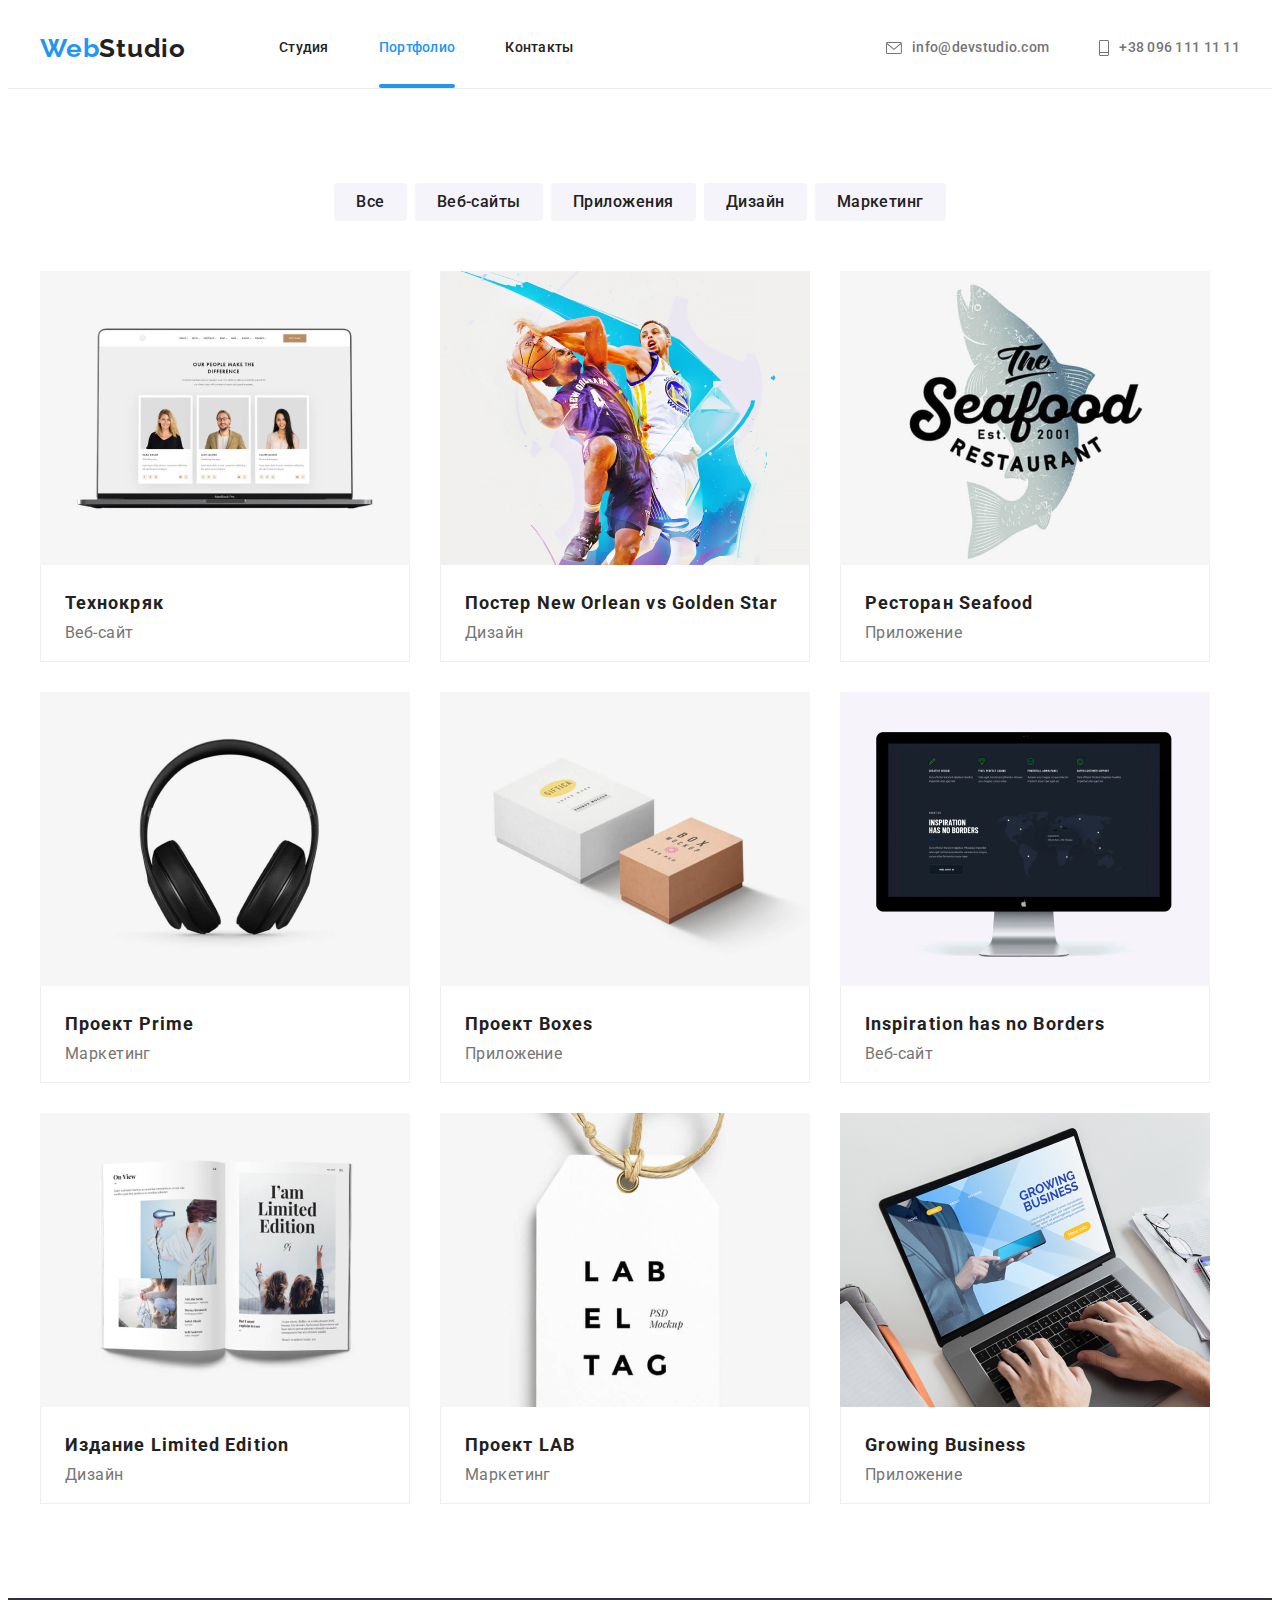
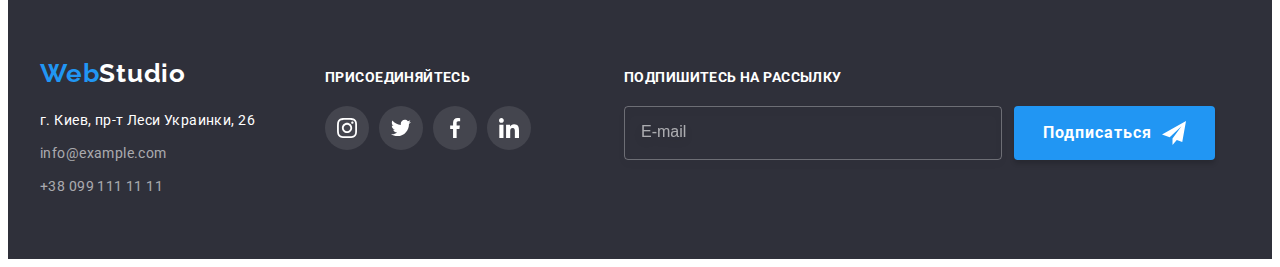
==== commit c8d5eca0: "redone-h-w" ====
--- a/portfolio.html
+++ b/portfolio.html
@@ -40,7 +40,7 @@
                             <li class="header-mob-menu-item "><a href="./index.html" class="header-mob-menu-link link"  >Студия</a></li>
 
                             
-                            <li class="header-mob-menu-item"><a href="./portfolio.html" class="header-mob-menu-link link">Портфолио</a></li>
+                            <li class="header-mob-menu-item"><a href="./portfolio.html" class="header-mob-menu-link link current-mob">Портфолио</a></li>
                             <li class="header-mob-menu-item"><a href="http://" class="header-mob-menu-link link">Контакты</a></li>
                         </ul> 
                     </nav>
@@ -102,7 +102,7 @@
                     <li class="header-item"><a href="./index.html" class="header-link link "  >Студия</a>
                     
                     </li>
-                    <li class="header-item"><a href="./portfolio.html" class="header-link link current-mob">Портфолио</a></li>
+                    <li class="header-item"><a href="./portfolio.html" class="header-link link current">Портфолио</a></li>
                     <li class="header-item"><a href="http://" class="header-link link">Контакты</a></li>
                 </ul> 
             </nav>
--- a/css/main.min.css
+++ b/css/main.min.css
@@ -1 +1 @@
-:root{--title-color: #FFFFFF;--background-title: #2F303A;--header-link-color: #212121;--contakt-header: #757575;--akcent-color: #2196F3;--heading: #212121;--subtitle: #212121;--description: #757575;--footer-text: #FFFFFF;--footer-background: #2F303A;--footer-contakt: rgba(255, 255, 255, 0.6);--btn-color: #212121;--btn-background: #F5F4FA;--btn-hover-background: #2196F3;--typical-margin: 10px;--icon-color: #AFB1B8;--modal-tex:#757575;--modal-icon-color: #212121;--icon-hover: #FFFFFF;--input-btn-hover:#188CE8}body{font-family:Roboto,sans-serif;color:var(--heading);font-size:14px;letter-spacing:.03em;background-color:var(--title-color)}h1,h2,h3,h4,h5,h6,p{margin:0}ul,ol{padding-left:0;margin:0}img{display:block;width:100%;max-width:100%;height:auto}.link{text-decoration:none;display:block}.list{list-style:none}.container{width:100%;padding-left:15px;padding-right:15px;margin:0 auto}@media screen and (min-width: 480px){.container{max-width:480px}}@media screen and (min-width: 768px){.container{max-width:768px}}@media screen and (min-width: 1200px){.container{max-width:1200px}}.visually-hidden{position:absolute;width:1px;height:1px;margin:-1px;border:0;padding:0;white-space:nowrap;clip-path:inset(100%);clip:rect(0 0 0 0);overflow:hidden}.section{padding-bottom:94px}@media screen and (max-width: 1199px){.section{padding-bottom:60px}}.header{border-bottom:1px solid #ececec}.header .container{display:flex;align-items:center}@media screen and (max-width: 767px){.header{display:none}}.header-nav{display:flex;align-items:center}.header-logo-part1{font-family:"Raleway";font-weight:400;font-size:24px;line-height:1.38;letter-spacing:.03em;color:var(--akcent-color);margin-right:88px}@media screen and (min-width: 1200px){.header-logo-part1{font-weight:700;font-size:26px;line-height:1.19;letter-spacing:.03em;margin-right:93px}}.header-logo-part2{color:var(--heading)}.header-list{display:flex}.header-item:not(:last-child){margin-right:50px}.header-list-contakt{margin-left:auto}@media screen and (min-width: 1200px){.header-list-contakt{display:flex;margin-left:auto}}.header-item-contakt{display:flex}@media screen and (min-width: 1200px){.header-soc-link{margin-right:10px}}.header-soc-icon{fill:currentColor;margin-right:8px}@media screen and (min-width: 1200px){.header-soc-icon{margin-right:10px}}.header-link{position:relative;padding:32px 0;font-weight:500;font-size:14px;line-height:1.14;letter-spacing:.02em;color:var(--header-link-color);transition:color 250ms cubic-bezier(0.4, 0, 0.2, 1)}.header-link:hover{color:var(--akcent-color)}.header-link:focus{color:var(--akcent-color)}.current{color:var(--akcent-color)}.current::after{content:"";position:absolute;bottom:0;right:0;height:4px;width:100%;border-radius:2px;background-color:var(--akcent-color);display:block}@media screen and (min-width: 1200px){.header-item-contakt:not(:first-child){margin-left:50px}}.header-link-mail{margin-bottom:10px;display:flex;align-items:center;font-weight:500;font-size:14px;line-height:1.14;letter-spacing:.02em;color:var(--contakt-header);transition:color 250ms cubic-bezier(0.4, 0, 0.2, 1)}.header-link-mail:hover{color:var(--akcent-color)}.header-link-mail:focus{color:var(--akcent-color)}.header-link-tel{display:flex;font-weight:500;font-size:14px;line-height:1.14;letter-spacing:.02em;font-weight:500;font-size:14px;line-height:1.14;letter-spacing:.02em;color:var(--contakt-header);transition:250ms cubic-bezier(0.4, 0, 0.2, 1)}@media screen and (min-width: 1200px){.header-link-tel{display:flex}}.header-link-tel:hover{color:var(--akcent-color)}.header-link-tel:focus{color:var(--akcent-color)}.backdrop{position:fixed;top:0;left:0;width:100%;height:100%;display:flex;background-color:rgba(0,0,0,.2);transition:opacity 250ms cubic-bezier(0.4, 0, 0.2, 1)}.modal{position:absolute;top:50%;left:50%;transform:translate(-50%, -50%);width:100%;height:100%;max-width:450px;max-height:609px;background:var(--title-color);box-shadow:0px 1px 3px rgba(0,0,0,.12),0px 1px 1px rgba(0,0,0,.14),0px 2px 1px rgba(0,0,0,.2);border-radius:4px;transition:transform 250ms cubic-bezier(0.4, 0, 0.2, 1);padding:40px;position:fixed;overflow-y:scroll}@media screen and (min-width: 1200px){.modal{max-width:528px;max-height:581px}}.modal-close-btn{position:absolute;top:8px;right:8px;width:30px;height:30px;border-radius:50%;border:1px solid rgba(0,0,0,.1);background-color:var(--title-color);display:flex;justify-content:center;align-items:center;cursor:pointer}.button-modal-icon{transition:fill 250ms cubic-bezier(0.4, 0, 0.2, 1)}.modal-close-btn:hover .button-modal-icon{fill:var(--akcent-color)}.modal-close-btn:focus .button-modal-icon{fill:var(--akcent-color)}.is-hidden{opacity:0;pointer-events:none}.modal-title{font-weight:400;font-size:20px;line-height:1.5;letter-spacing:.03em;text-align:center;margin-bottom:12px;color:var(--subtitle)}@media screen and (min-width: 1200px){.modal-title{font-weight:700;font-size:20px;line-height:1.15;letter-spacing:.03em}}.modal-label{font-size:12px;line-height:1.17;letter-spacing:.01em;display:flex;flex-direction:column;color:var(--modal-tex)}.modal-block{margin-bottom:10px}.input-wrap{position:relative}.modal-input-icon{position:absolute;left:15px;top:50%;transform:translateY(-50%);fill:var(--modal-icon-color);transition:fill 250ms cubic-bezier(0.4, 0, 0.2, 1)}.modal-input:hover+.modal-input-icon{fill:var(--akcent-color)}.modal-input:focus+.modal-input-icon{fill:var(--akcent-color)}.modal-input{margin-top:4px;padding-left:42px;border:1px solid rgba(33,33,33,.2);border-radius:4px;height:40px;width:100%;outline:rgba(0,0,0,0);transition:border 250ms cubic-bezier(0.4, 0, 0.2, 1)}.modal-input:hover,.modal-input:focus{border:1px solid var(--akcent-color)}.modal-comment{margin-bottom:17px}.comment-label{display:flex;flex-direction:column;font-size:12px;line-height:14px;letter-spacing:.01em;color:var(--modal-tex)}.comment-text{width:100%;height:120px;border:1px solid rgba(33,33,33,.2);border-radius:4px;margin-top:4px;resize:none;padding:12px 16px;outline:rgba(0,0,0,0);transition:border 250ms cubic-bezier(0.4, 0, 0.2, 1)}.comment-text:hover,.comment-text:focus{border:1px solid var(--akcent-color)}.comment-text::placeholder{font-size:12px;line-height:1.17;letter-spacing:.01em;color:rgba(117,117,117,.5)}.checkbox-privasy{margin-bottom:30px}.checkbox-text{font-size:11px;line-height:1.17;letter-spacing:.03em;color:var(--modal-tex);display:flex;align-items:center}@media screen and (min-width: 1200px){.checkbox-text{font-size:14px;line-height:1.71;letter-spacing:.03em}}.checkbox-text span{Width:16px;Height:15px;border:2px solid var(--modal-icon-color);border-radius:1px;display:flex;align-items:center;justify-content:center;margin-right:8px;transition:background-color 250ms cubic-bezier(0.4, 0, 0.2, 1),border 250ms cubic-bezier(0.4, 0, 0.2, 1)}.input-checkbox:checked+.checkbox-text span{background-color:var(--akcent-color);border:none}.icon-checkbox{fill:rgba(0,0,0,0);transition:fill 250ms cubic-bezier(0.4, 0, 0.2, 1)}.input-checkbox:checked+.checkbox-text .icon-checkbox{fill:var(--title-color)}.modal-link{color:var(--akcent-color)}.modal-btn{font-family:inherit;font-weight:700;font-size:16px;line-height:1.88;letter-spacing:.06em;padding:10px 55px;display:block;align-items:center;text-align:center;color:var(--title-color);background:var(--akcent-color);cursor:pointer;border-radius:4px;border:0;transition:box-shadow 250ms cubic-bezier(0.4, 0, 0.2, 1);box-shadow:0px 4px 4px rgba(0,0,0,.15);margin:0 auto;transition:background-color 250ms cubic-bezier(0.4, 0, 0.2, 1)}.modal-btn:hover{background:var(--btn-hover-background)}.modal-btn:focus{background:var(--btn-hover-background)}.main-title-section{margin-left:auto;margin-right:auto;padding-top:118px;padding-bottom:118px;text-align:center;background-size:cover;background-image:linear-gradient(to right, rgba(47, 48, 58, 0.4), rgba(47, 48, 58, 0.4)),url("../images/title-mob-img.jpg");max-width:480px;height:400px;background-repeat:no-repeat;background-color:var(--background-title)}@media(min-device-pixel-ratio: 2),(min-resolution: 192dpi),(min-resolution: 2dppx){.main-title-section{background-image:linear-gradient(to right, rgba(47, 48, 58, 0.4), rgba(47, 48, 58, 0.4)),url("../images/title-mob-img-2x.jpg")}}@media screen and (min-width: 768px){.main-title-section{max-width:768px;background-image:linear-gradient(to right, rgba(47, 48, 58, 0.4), rgba(47, 48, 58, 0.4)),url("../images/title-tab-img.jpg")}}@media screen and (min-width: 768px)and (min-device-pixel-ratio: 2),screen and (min-width: 768px)and (min-resolution: 192dpi),screen and (min-width: 768px)and (min-resolution: 2dppx){.main-title-section{background-image:linear-gradient(to right, rgba(47, 48, 58, 0.4), rgba(47, 48, 58, 0.4)),url("../images/title-tab-img-2x.jpg")}}@media screen and (min-width: 1200px){.main-title-section{padding-top:200px;padding-bottom:200px;height:600px;max-width:1600px;background-image:linear-gradient(to right, rgba(47, 48, 58, 0.4), rgba(47, 48, 58, 0.4)),url("../images/background.img 1.jpg")}}@media screen and (min-width: 1200px)and (min-device-pixel-ratio: 2),screen and (min-width: 1200px)and (min-resolution: 192dpi),screen and (min-width: 1200px)and (min-resolution: 2dppx){.main-title-section{background-image:linear-gradient(to right, rgba(47, 48, 58, 0.4), rgba(47, 48, 58, 0.4)),url("../images/background-img-2x.jpg")}}.main-title{font-weight:900;font-size:26px;line-height:1.62;letter-spacing:.06em;text-align:center;margin:auto;text-transform:uppercase;color:var(--title-color);margin-bottom:30px;max-width:360px;display:block}@media screen and (min-width: 1200px){.main-title{font-size:44px;line-height:1.36;max-width:696px}}.button-designe{display:flex;justify-content:center}.main-title-btn{font-family:inherit;font-weight:700;font-size:16px;line-height:1.88;letter-spacing:.06em;padding:10px 32px;display:flex;align-items:center;text-align:center;color:var(--title-color);background:var(--akcent-color);cursor:pointer;border-radius:4px;border:0;transition:box-shadow 250ms cubic-bezier(0.4, 0, 0.2, 1)}.main-title-btn:hover{box-shadow:0px 4px 4px rgba(0,0,0,.15)}.main-title-btn:focus{box-shadow:0px 4px 4px rgba(0,0,0,.15)}.advantages{padding-top:60px}.icon-list__vector{max-width:450px;Height:120px;background-color:var(--btn-background);border-radius:4px;padding:25px auto;justify-content:center;align-items:center;display:flex}@media screen and (min-width: 768px){.icon-list__vector{max-width:454px}}@media screen and (min-width: 1200px){.icon-list__vector{Width:270px}}.item_vector{margin-bottom:30px}.icon-list{display:flex;gap:30px;flex-wrap:wrap}@media screen and (min-width: 768px){.icon-list__item{width:calc((100% - 30px)/2)}}@media screen and (min-width: 1200px){.icon-list__item{width:calc((100% - 120px)/4)}}.icon-list__subtitle{font-weight:700;font-size:14px;line-height:1.14;letter-spacing:.03em;text-transform:uppercase;color:var(--subtitle);max-width:270px}.subtitle__item{margin-bottom:10px}.icon-list__description{font-weight:nul;font-size:14px;line-height:1.71;letter-spacing:.03em;color:var(--description);max-width:450px}@media screen and (min-width: 768px){.icon-list__description{max-width:354px}}@media screen and (min-width: 1200px){.icon-list__description{max-width:270px}}.special{padding-top:0px}@media screen and (max-width: 1199px){.special{display:none}}.special-heading{font-weight:700;font-size:36px;line-height:1.17;text-align:center;letter-spacing:.03em;color:var(--heading);margin-bottom:50px}.special-list{display:flex;margin-left:-30px}.special-item-img{flex-basis:calc((100% - 90px)/3);margin-left:30px;position:relative}.special-description{font-weight:700;font-size:14px;line-height:1.14;letter-spacing:.03em;text-align:center;text-transform:uppercase;width:100%;height:70px;background-color:rgba(47,48,58,.8);position:absolute;display:flex;justify-content:center;align-items:center;bottom:0;color:var(--title-color)}.team{background:var(--btn-background);padding-top:60px}@media screen and (min-width: 1200px){.team{padding-top:94px}}.team-soc-link{width:44px;height:44px;border-radius:50%;background-color:var(--title-color)}.team-heading{font-weight:700;font-size:36px;line-height:1.17;letter-spacing:.03em;text-align:center;color:var(--heading);margin-bottom:30px}@media screen and (min-width: 1200px){.team-heading{margin-bottom:50px}}@media screen and (min-width: 768px){.team-list{display:flex;gap:30px;flex-wrap:wrap}}.team-item:not(:last-child){margin-bottom:30px}@media screen and (min-width: 768px){.team-item:not(:last-child){margin-bottom:0}}.team-item{border-radius:0px 0px 4px 4px;box-shadow:0px 1px 3px rgba(0,0,0,.12),0px 1px 1px rgba(0,0,0,.14),0px 2px 1px rgba(0,0,0,.2)}@media screen and (min-width: 768px){.team-item{width:calc((100% - 30px)/2)}}@media screen and (min-width: 1200px){.team-item{width:calc((100% - 90px)/4)}}.team-specialist{padding:30px 0 24px 0;background-color:var(--title-color);border-radius:0px 0px 4px 4px}.team-subtitle{font-weight:500;font-size:16px;line-height:1.19;letter-spacing:.03em;text-align:center;color:var(--subtitle);margin-bottom:var(--typical-margin)}.team-description{font-size:16px;line-height:1.19;letter-spacing:.03em;text-align:center;color:var(--description);margin-bottom:16px}.team-soc-list{display:flex;justify-content:center}.team-soc-item+.team-soc-item{margin-left:10px}.team-soc-link{width:44px;height:44px;border-radius:50%;fill:var(--icon-color);display:flex;justify-content:center;align-items:center;transition:fill 250ms cubic-bezier(0.4, 0, 0.2, 1),background-color 250ms cubic-bezier(0.4, 0, 0.2, 1)}.team-soc-link:hover{background-color:var(--akcent-color);fill:var(--title-color)}.team-soc-link:focus{background-color:var(--akcent-color);fill:var(--title-color)}.clients{padding-top:60px;padding-bottom:60px}@media screen and (min-width: 1200px){.clients{padding-top:94px;padding-bottom:94px}}.clients-title{font-weight:700;font-size:36px;line-height:1.17;letter-spacing:.03em;text-align:center;color:var(--heading)}.clients__permanent{margin-bottom:30px}@media screen and (min-width: 1200px){.clients__permanent{margin-bottom:50px}}.scroll{display:flex;gap:30px;flex-wrap:wrap}.clients-scroll{margin-left:auto}.scroll__item{width:210px;height:92px;box-sizing:border-box;width:calc((100% - 30px)/2)}@media screen and (min-width: 768px){.scroll__item{width:226px;width:calc((100% - 90px)/3)}}@media screen and (min-width: 1200px){.scroll__item{width:170px;width:calc((100% - 180px)/6)}}.scroll__link{justify-content:center;align-items:center;display:flex;fill:var(--icon-color);width:100%;height:100%;border-radius:4px;border:1px solid #afb1b8;transition:border-color 250ms cubic-bezier(0.4, 0, 0.2, 1),fill 250ms cubic-bezier(0.4, 0, 0.2, 1)}.scroll__link:hover,.scroll__link:focus{border-color:var(--akcent-color);fill:var(--akcent-color)}.footer{background:var(--footer-background);padding-top:60px;padding-bottom:60px;justify-content:center;align-items:center;text-align:center}.footer .container{align-items:baseline}@media screen and (min-width: 1200px){.footer{text-align:left;display:flex}}.footer-logo-part1{font-family:"Raleway";font-weight:700;font-size:24px;line-height:1.17;letter-spacing:.03em;color:var(--akcent-color);margin-bottom:20px}@media screen and (min-width: 1200px){.footer-logo-part1{font-weight:700;font-size:26px;line-height:1.19;letter-spacing:.03em}}.footer-logo-part2{color:var(--title-color)}.address{font-style:normal}.address-item:not(:last-child){margin-bottom:8px}@media screen and (min-width: 1200px){.address-item:not(:last-child){margin-bottom:9px}}.address-link-street{font-size:14px;line-height:1.71;letter-spacing:.03em;color:var(--footer-text);transition:color 250ms cubic-bezier(0.4, 0, 0.2, 1)}.address-link-street:hover{color:var(--akcent-color)}.address-link-street:focus{color:Var(--akcent-color)}.address-mail{font-size:14px;line-height:1.71;letter-spacing:.03em;color:var(--footer-contakt);transition:color 250ms cubic-bezier(0.4, 0, 0.2, 1)}.address-mail:hover{color:var(--akcent-color)}.address-mail:focus{color:var(--akcent-color)}.address-tel{font-size:14px;line-height:1.71;letter-spacing:.03em;color:var(--footer-contakt);transition:color 250ms cubic-bezier(0.4, 0, 0.2, 1)}.address-tel:hover{color:var(--akcent-color)}.address-tel:focus{color:var(--akcent-color)}.footer-soc-title{font-weight:700;font-size:14px;line-height:1.14;letter-spacing:.03em;text-transform:uppercase;color:var(--title-color)}@media screen and (min-width: 768px){.footer-address-tab{display:flex;align-items:baseline;justify-content:space-between;padding:0 74px 0 71px}}@media screen and (min-width: 768px)and (min-width: 1200px){.footer-address-tab{padding:0}}@media screen and (min-width: 1200px){.footer-address{display:flex;align-items:baseline}}.footer-soc{margin-top:60px}@media screen and (min-width: 768px){.footer-soc{margin-left:165px;margin-top:0}}@media screen and (min-width: 1200px){.footer-soc{margin-left:70px;margin-top:0}}.footer-soc-list{display:flex;margin-top:20px;justify-content:center}.footer-soc-item{width:44px;height:44px}.footer-soc-item+.footer-soc-item{margin-left:10px}.footer-soc-link{background-color:rgba(255,255,255,.1);justify-content:center;align-items:center;display:flex;width:100%;height:100%;border-radius:50%;color:var(--title-color);transition:background-color 250ms cubic-bezier(0.4, 0, 0.2, 1)}.footer-soc-link:hover,.footer-soc-link:focus{background-color:var(--akcent-color)}.footer-soc-icon{fill:currentColor}.footer-notifications{margin-top:60px}@media screen and (min-width: 1200px){.footer-notifications{margin-left:93px;margin-top:0}}.notifications-title{font-weight:700;font-size:14px;line-height:1.14;letter-spacing:.03em;text-transform:uppercase;color:var(--title-color);margin-bottom:20px}@media screen and (min-width: 768px){.notifications-title{margin-top:60px}}.notifications-input{border:1px solid rgba(255,255,255,.3);filter:drop-shadow(0px 4px 4px rgba(0, 0, 0, 0.15));border-radius:4px;height:50px;width:100%;background-color:rgba(0,0,0,0);padding-left:16px;color:var(--title-color);margin-right:12px;outline:none;transition:border 250ms cubic-bezier(0.4, 0, 0.2, 1)}.notifications-input:hover,.notifications-input:focus{border:1px solid var(--akcent-color)}.notifications-input::placeholder{font-size:16px;line-height:1.25;color:rgba(255,255,255,.6)}@media screen and (min-width: 768px){.notifications-input{width:450px}}@media screen and (min-width: 1200px){.notifications-input{width:358px}}@media screen and (min-width: 1200px){.notifications-form{display:flex}}.notifications-btn{font-family:inherit;font-weight:700;font-size:16px;line-height:1.88;letter-spacing:.06em;padding:10px 29px;display:flex;align-items:center;text-align:center;color:var(--title-color);background:var(--akcent-color);cursor:pointer;border-radius:4px;border:0;transition:box-shadow 250ms cubic-bezier(0.4, 0, 0.2, 1);box-shadow:0px 4px 4px rgba(0,0,0,.15);margin:0 auto;justify-content:center;transition:background-color 250ms cubic-bezier(0.4, 0, 0.2, 1);margin-top:20px}.notifications-btn:hover,.notifications-btn:focus{background-color:var(--input-btn-hover)}@media screen and (min-width: 1200px){.notifications-btn{margin-top:0}}.notifications-icon{margin-left:10px;align-items:center}.main-portfolio{padding-top:60px}@media screen and (min-width: 1200px){.main-portfolio{padding-top:94px}}.main-portfolio-list{display:flex;flex-wrap:wrap;margin-bottom:40px}@media screen and (min-width: 768px){.main-portfolio-list{margin-bottom:30px;justify-content:center}}@media screen and (min-width: 1200px){.main-portfolio-list{margin-bottom:50px;justify-content:center}}.main-portfolio-btn{font-family:"Roboto";font-weight:500;font-size:16px;line-height:1.62;letter-spacing:.03em;text-align:center;padding:6px 22px;color:var(--btn-color);cursor:pointer;border-radius:4px;background-color:var(--btn-background);border:0;transition:color 250ms cubic-bezier(0.4, 0, 0.2, 1),background-color 250ms cubic-bezier(0.4, 0, 0.2, 1),box-shadow 250ms cubic-bezier(0.4, 0, 0.2, 1)}.main-portfolio-btn:hover{color:var(--title-color);background:var(--akcent-color);box-shadow:0px 3px 1px rgba(0,0,0,.1),0px 1px 2px rgba(0,0,0,.08),0px 2px 2px rgba(0,0,0,.12);border-radius:4px}.main-portfolio-btn:focus{color:var(--title-color);background:var(--akcent-color);box-shadow:0px 3px 1px rgba(0,0,0,.1),0px 1px 2px rgba(0,0,0,.08),0px 2px 2px rgba(0,0,0,.12);border-radius:4px}.main-portfolio-item:not(:last-child){margin-right:8px}.main-portfolio-item{margin-top:15px}.portfolio-list-blok{display:flex;flex-wrap:wrap;gap:30px}@media screen and (min-width: 768px){.portfolio-item{flex-basis:calc((100% - 60px)/2)}}@media screen and (min-width: 1200px){.portfolio-item{flex-basis:calc((100% - 90px)/3)}}.portfolio-img-hover{position:relative;overflow:hidden}.portfolio-link{transition:box-shadow 250ms cubic-bezier(0.4, 0, 0.2, 1)}.portfolio-link:hover,.portfolio-link:focus{box-shadow:0px 1px 1px rgba(0,0,0,.12),0px 4px 4px rgba(0,0,0,.06),1px 4px 6px rgba(0,0,0,.16)}@media screen and (min-width: 768px)and (max-width: 1199){.portfolio-link{display:flex;flex-direction:column;height:100%;flex-grow:1}}.portfolio-item-border{display:block;padding:20px 24px;border:1px solid #eee;border-top:none}.portfolio-img-description{position:absolute;top:0;right:0;width:100%;height:100%;padding:63px 24px;font-size:18px;line-height:1.56;letter-spacing:.03em;color:var(--title-color);background-color:rgba(33,150,243,.9);transition:transform 250ms cubic-bezier(0.4, 0, 0.2, 1);transform:translateY(100%)}.portfolio-link:hover .portfolio-img-description,.portfolio-link:focus .portfolio-img-description{transform:translateY(0)}.portfolio-subtitle{font-weight:700;font-size:18px;line-height:2;letter-spacing:.06em;color:var(--subtitle);margin-bottom:4px}.portfolio-description{font-weight:400;font-size:16px;line-height:1;letter-spacing:88;color:var(--description)}.header-mob{border-bottom:1px solid #ececec;padding:16px 15px}@media screen and (min-width: 767px){.header-mob{display:none}}.current-mob{color:var(--akcent-color)}.mob{display:flex}.header-mob-logo-part1{font-weight:400;font-size:24px;line-height:1.17;letter-spacing:.03em;color:var(--akcent-color);font-family:"Raleway"}.header-mob-logo-part2{color:var(--header-link-color)}.mob-menu-btn-open{font-family:inherit;padding:0;align-items:center;cursor:pointer;border:0;background-color:rgba(0,0,0,0);margin-left:auto}.header-soc-icon{transition:fill 250ms cubic-bezier(0.4, 0, 0.2, 1);fill:var(--header-link-color)}.header-soc-icon:hover,.header-soc-icon:focus{fill:var(--akcent-color)}.mob-menu-open{position:fixed;background-color:var(--title-color);top:0;right:0;width:100%;height:100%;padding-top:21px;padding-bottom:21px;z-index:2}.mob-menu-open .container{display:flex;flex-direction:column;height:100%;justify-content:space-between;overflow:auto}.mob-menu-btn-close{font-family:inherit;padding:0;align-items:center;cursor:pointer;border:0;background-color:rgba(0,0,0,0);margin-left:auto;padding-right:25px;display:block;margin-bottom:8px}.header-mob-menu-soc-icon{transition:fill 250ms cubic-bezier(0.4, 0, 0.2, 1);fill:var(--header-link-color)}.header-mob-menu-soc-icon:hover,.header-mob-menu-soc-icon:focus{fill:var(--akcent-color)}.header-mob-menu-link{color:var(--header-link-color);font-size:40px;line-height:1.17;letter-spacing:.02em;transition:color 250ms cubic-bezier(0.4, 0, 0.2, 1)}.header-mob-menu-link:hover,.header-mob-menu-link:focus{color:var(--akcent-color)}.header-mob-menu-item:not(:last-child){margin-bottom:35px}.header-mob-menu-list-contakt{margin-top:100px}.header-mob-menu-link-tel{font-size:34px;line-height:1.18;letter-spacing:.02em;margin-bottom:32px;color:var(--akcent-color)}.header-mob-menu-link-mail{font-size:24px;line-height:1.17;letter-spacing:.02em;color:var(--contakt-header)}.header-mob-menu-soc-list{margin-top:64px;display:flex}.mob-menu-soc-link{font-size:18px;line-height:1.22;letter-spacing:.02em;color:var(--akcent-color)}.mob-menu-soc-item:not(:last-child){border-right:1px solid rgba(33,33,33,.2);padding-right:10px}.mob-menu-soc-item:not(:first-child){padding-left:10px}/*# sourceMappingURL=main.min.css.map */+:root{--title-color: #FFFFFF;--background-title: #2F303A;--header-link-color: #212121;--contakt-header: #757575;--akcent-color: #2196F3;--heading: #212121;--subtitle: #212121;--description: #757575;--footer-text: #FFFFFF;--footer-background: #2F303A;--footer-contakt: rgba(255, 255, 255, 0.6);--btn-color: #212121;--btn-background: #F5F4FA;--btn-hover-background: #2196F3;--typical-margin: 10px;--icon-color: #AFB1B8;--modal-tex:#757575;--modal-icon-color: #212121;--icon-hover: #FFFFFF;--input-btn-hover:#188CE8}body{font-family:Roboto,sans-serif;color:var(--heading);font-size:14px;letter-spacing:.03em;background-color:var(--title-color)}h1,h2,h3,h4,h5,h6,p{margin:0}ul,ol{padding-left:0;margin:0}img{display:block;width:100%;max-width:100%;height:auto}.link{text-decoration:none;display:block}.list{list-style:none}.container{width:100%;padding-left:15px;padding-right:15px;margin:0 auto}@media screen and (min-width: 480px){.container{max-width:480px}}@media screen and (min-width: 768px){.container{max-width:768px}}@media screen and (min-width: 1200px){.container{max-width:1200px}}.visually-hidden{position:absolute;width:1px;height:1px;margin:-1px;border:0;padding:0;white-space:nowrap;clip-path:inset(100%);clip:rect(0 0 0 0);overflow:hidden}.section{padding-bottom:94px}@media screen and (max-width: 1199px){.section{padding-bottom:60px}}.header{border-bottom:1px solid #ececec}.header .container{display:flex;align-items:center}@media screen and (max-width: 767px){.header{display:none}}.header-nav{display:flex;align-items:center}.header-logo-part1{font-family:"Raleway";font-weight:400;font-size:24px;line-height:1.38;letter-spacing:.03em;color:var(--akcent-color);margin-right:88px}@media screen and (min-width: 1200px){.header-logo-part1{font-weight:700;font-size:26px;line-height:1.19;letter-spacing:.03em;margin-right:93px}}.header-logo-part2{color:var(--heading)}.header-list{display:flex}.header-item:not(:last-child){margin-right:50px}.header-list-contakt{margin-left:auto}@media screen and (min-width: 1200px){.header-list-contakt{display:flex;margin-left:auto;align-items:center}}.header-item-contakt{display:flex}@media screen and (min-width: 1200px){.header-soc-link{margin-right:10px}}.header-soc-icon{fill:currentColor;margin-right:8px}@media screen and (min-width: 1200px){.header-soc-icon{margin-right:10px}}.header-link{position:relative;padding:32px 0;font-weight:500;font-size:14px;line-height:1.14;letter-spacing:.02em;color:var(--header-link-color);transition:color 250ms cubic-bezier(0.4, 0, 0.2, 1)}.header-link:hover{color:var(--akcent-color)}.header-link:focus{color:var(--akcent-color)}.current{color:var(--akcent-color)}.current::after{content:"";position:absolute;bottom:0;right:0;height:4px;width:100%;border-radius:2px;background-color:var(--akcent-color);display:block}@media screen and (min-width: 1200px){.header-item-contakt:not(:first-child){margin-left:50px}}.header-link-mail{margin-bottom:10px;display:flex;align-items:center;font-weight:500;font-size:14px;line-height:1.14;letter-spacing:.02em;color:var(--contakt-header);transition:color 250ms cubic-bezier(0.4, 0, 0.2, 1)}.header-link-mail:hover{color:var(--akcent-color)}.header-link-mail:focus{color:var(--akcent-color)}@media screen and (min-width: 1200px){.header-link-mail{margin-bottom:0}}.header-link-tel{display:flex;font-weight:500;font-size:14px;line-height:1.14;letter-spacing:.02em;font-weight:500;font-size:14px;line-height:1.14;letter-spacing:.02em;color:var(--contakt-header);transition:250ms cubic-bezier(0.4, 0, 0.2, 1)}@media screen and (min-width: 1200px){.header-link-tel{display:flex}}.header-link-tel:hover{color:var(--akcent-color)}.header-link-tel:focus{color:var(--akcent-color)}.backdrop{position:fixed;top:0;left:0;width:100%;height:100%;display:flex;background-color:rgba(0,0,0,.2);transition:opacity 250ms cubic-bezier(0.4, 0, 0.2, 1)}.modal{position:absolute;top:50%;left:50%;transform:translate(-50%, -50%);width:100%;height:100%;max-width:450px;max-height:609px;background:var(--title-color);box-shadow:0px 1px 3px rgba(0,0,0,.12),0px 1px 1px rgba(0,0,0,.14),0px 2px 1px rgba(0,0,0,.2);border-radius:4px;transition:transform 250ms cubic-bezier(0.4, 0, 0.2, 1);padding:40px;position:fixed;overflow-y:scroll}@media screen and (min-width: 1200px){.modal{max-width:528px;max-height:581px}}.modal-close-btn{position:absolute;top:8px;right:8px;width:30px;height:30px;border-radius:50%;border:1px solid rgba(0,0,0,.1);background-color:var(--title-color);display:flex;justify-content:center;align-items:center;cursor:pointer}.button-modal-icon{transition:fill 250ms cubic-bezier(0.4, 0, 0.2, 1)}.modal-close-btn:hover .button-modal-icon{fill:var(--akcent-color)}.modal-close-btn:focus .button-modal-icon{fill:var(--akcent-color)}.is-hidden{opacity:0;pointer-events:none}.modal-title{font-weight:400;font-size:20px;line-height:1.5;letter-spacing:.03em;text-align:center;margin-bottom:12px;color:var(--subtitle)}@media screen and (min-width: 1200px){.modal-title{font-weight:700;font-size:20px;line-height:1.15;letter-spacing:.03em}}.modal-label{font-size:12px;line-height:1.17;letter-spacing:.01em;display:flex;flex-direction:column;color:var(--modal-tex)}.modal-block{margin-bottom:10px}.input-wrap{position:relative}.modal-input-icon{position:absolute;left:15px;top:50%;transform:translateY(-50%);fill:var(--modal-icon-color);transition:fill 250ms cubic-bezier(0.4, 0, 0.2, 1)}.modal-input:hover+.modal-input-icon{fill:var(--akcent-color)}.modal-input:focus+.modal-input-icon{fill:var(--akcent-color)}.modal-input{margin-top:4px;padding-left:42px;border:1px solid rgba(33,33,33,.2);border-radius:4px;height:40px;width:100%;outline:rgba(0,0,0,0);transition:border 250ms cubic-bezier(0.4, 0, 0.2, 1)}.modal-input:hover,.modal-input:focus{border:1px solid var(--akcent-color)}.modal-comment{margin-bottom:17px}.comment-label{display:flex;flex-direction:column;font-size:12px;line-height:14px;letter-spacing:.01em;color:var(--modal-tex)}.comment-text{width:100%;height:120px;border:1px solid rgba(33,33,33,.2);border-radius:4px;margin-top:4px;resize:none;padding:12px 16px;outline:rgba(0,0,0,0);transition:border 250ms cubic-bezier(0.4, 0, 0.2, 1)}.comment-text:hover,.comment-text:focus{border:1px solid var(--akcent-color)}.comment-text::placeholder{font-size:12px;line-height:1.17;letter-spacing:.01em;color:rgba(117,117,117,.5)}.checkbox-privasy{margin-bottom:30px}.checkbox-text{font-size:11px;line-height:1.17;letter-spacing:.03em;color:var(--modal-tex);display:flex;align-items:center}@media screen and (min-width: 1200px){.checkbox-text{font-size:14px;line-height:1.71;letter-spacing:.03em}}.checkbox-text span{Width:16px;Height:15px;border:2px solid var(--modal-icon-color);border-radius:1px;display:flex;align-items:center;justify-content:center;margin-right:8px;transition:background-color 250ms cubic-bezier(0.4, 0, 0.2, 1),border 250ms cubic-bezier(0.4, 0, 0.2, 1)}.input-checkbox:checked+.checkbox-text span{background-color:var(--akcent-color);border:none}.icon-checkbox{fill:rgba(0,0,0,0);transition:fill 250ms cubic-bezier(0.4, 0, 0.2, 1)}.input-checkbox:checked+.checkbox-text .icon-checkbox{fill:var(--title-color)}.modal-link{color:var(--akcent-color)}.modal-btn{font-family:inherit;font-weight:700;font-size:16px;line-height:1.88;letter-spacing:.06em;padding:10px 55px;display:block;align-items:center;text-align:center;color:var(--title-color);background:var(--akcent-color);cursor:pointer;border-radius:4px;border:0;transition:box-shadow 250ms cubic-bezier(0.4, 0, 0.2, 1);box-shadow:0px 4px 4px rgba(0,0,0,.15);margin:0 auto;transition:background-color 250ms cubic-bezier(0.4, 0, 0.2, 1)}.modal-btn:hover{background:var(--btn-hover-background)}.modal-btn:focus{background:var(--btn-hover-background)}.main-title-section{margin-left:auto;margin-right:auto;padding-top:118px;padding-bottom:118px;text-align:center;background-size:cover;background-image:linear-gradient(to right, rgba(47, 48, 58, 0.4), rgba(47, 48, 58, 0.4)),url("../images/title-mob-img.jpg");max-width:480px;height:400px;background-repeat:no-repeat;background-color:var(--background-title)}@media(min-device-pixel-ratio: 2),(min-resolution: 192dpi),(min-resolution: 2dppx){.main-title-section{background-image:linear-gradient(to right, rgba(47, 48, 58, 0.4), rgba(47, 48, 58, 0.4)),url("../images/title-mob-img-2x.jpg")}}@media screen and (min-width: 768px){.main-title-section{max-width:768px;background-image:linear-gradient(to right, rgba(47, 48, 58, 0.4), rgba(47, 48, 58, 0.4)),url("../images/title-tab-img.jpg")}}@media screen and (min-width: 768px)and (min-device-pixel-ratio: 2),screen and (min-width: 768px)and (min-resolution: 192dpi),screen and (min-width: 768px)and (min-resolution: 2dppx){.main-title-section{background-image:linear-gradient(to right, rgba(47, 48, 58, 0.4), rgba(47, 48, 58, 0.4)),url("../images/title-tab-img-2x.jpg")}}@media screen and (min-width: 1200px){.main-title-section{padding-top:200px;padding-bottom:200px;height:600px;max-width:1600px;background-image:linear-gradient(to right, rgba(47, 48, 58, 0.4), rgba(47, 48, 58, 0.4)),url("../images/background.Img 1.jpg")}}@media screen and (min-width: 1200px)and (min-device-pixel-ratio: 2),screen and (min-width: 1200px)and (min-resolution: 192dpi),screen and (min-width: 1200px)and (min-resolution: 2dppx){.main-title-section{background-image:linear-gradient(to right, rgba(47, 48, 58, 0.4), rgba(47, 48, 58, 0.4)),url("../images/background-img-2x.jpg")}}.main-title{font-weight:900;font-size:26px;line-height:1.62;letter-spacing:.06em;text-align:center;margin:auto;text-transform:uppercase;color:var(--title-color);margin-bottom:30px;max-width:360px;display:block}@media screen and (min-width: 1200px){.main-title{font-size:44px;line-height:1.36;max-width:696px}}.button-designe{display:flex;justify-content:center}.main-title-btn{font-family:inherit;font-weight:700;font-size:16px;line-height:1.88;letter-spacing:.06em;padding:10px 32px;display:flex;align-items:center;text-align:center;color:var(--title-color);background:var(--akcent-color);cursor:pointer;border-radius:4px;border:0;transition:box-shadow 250ms cubic-bezier(0.4, 0, 0.2, 1)}.main-title-btn:hover{box-shadow:0px 4px 4px rgba(0,0,0,.15)}.main-title-btn:focus{box-shadow:0px 4px 4px rgba(0,0,0,.15)}.advantages{padding-top:60px}.icon-list__vector{max-width:450px;Height:120px;background-color:var(--btn-background);border-radius:4px;padding:25px auto;justify-content:center;align-items:center;display:flex}@media screen and (min-width: 768px){.icon-list__vector{max-width:454px}}@media screen and (min-width: 1200px){.icon-list__vector{Width:270px}}.item_vector{margin-bottom:30px}.icon-list{display:flex;gap:30px;flex-wrap:wrap}@media screen and (min-width: 768px){.icon-list__item{width:calc((100% - 30px)/2)}}@media screen and (min-width: 1200px){.icon-list__item{width:calc((100% - 120px)/4)}}.icon-list__subtitle{font-weight:700;font-size:14px;line-height:1.14;letter-spacing:.03em;text-transform:uppercase;color:var(--subtitle);max-width:270px;text-align:center}@media screen and (min-width: 768px){.icon-list__subtitle{text-align:left}}.subtitle__item{margin-bottom:10px}.icon-list__description{font-weight:nul;font-size:14px;line-height:1.71;letter-spacing:.03em;color:var(--description);max-width:450px}@media screen and (min-width: 768px){.icon-list__description{max-width:354px}}@media screen and (min-width: 1200px){.icon-list__description{max-width:270px}}.special{padding-top:0px}@media screen and (max-width: 1199px){.special{display:none}}.special-heading{font-weight:700;font-size:36px;line-height:1.17;text-align:center;letter-spacing:.03em;color:var(--heading);margin-bottom:50px}.special-list{display:flex;margin-left:-30px}.special-item-img{flex-basis:calc((100% - 90px)/3);margin-left:30px;position:relative}.special-description{font-weight:700;font-size:14px;line-height:1.14;letter-spacing:.03em;text-align:center;text-transform:uppercase;width:100%;height:70px;background-color:rgba(47,48,58,.8);position:absolute;display:flex;justify-content:center;align-items:center;bottom:0;color:var(--title-color)}.team{background:var(--btn-background);padding-top:60px}@media screen and (min-width: 1200px){.team{padding-top:94px}}.team-soc-link{width:44px;height:44px;border-radius:50%;background-color:var(--title-color)}.team-heading{font-weight:700;font-size:36px;line-height:1.17;letter-spacing:.03em;text-align:center;color:var(--heading);margin-bottom:30px}@media screen and (min-width: 1200px){.team-heading{margin-bottom:50px}}@media screen and (min-width: 768px){.team-list{display:flex;gap:30px;flex-wrap:wrap}}.team-item:not(:last-child){margin-bottom:30px}@media screen and (min-width: 768px){.team-item:not(:last-child){margin-bottom:0}}.team-item{border-radius:0px 0px 4px 4px;box-shadow:0px 1px 3px rgba(0,0,0,.12),0px 1px 1px rgba(0,0,0,.14),0px 2px 1px rgba(0,0,0,.2)}@media screen and (min-width: 768px){.team-item{width:calc((100% - 30px)/2)}}@media screen and (min-width: 1200px){.team-item{width:calc((100% - 90px)/4)}}.team-specialist{padding:30px 0 24px 0;background-color:var(--title-color);border-radius:0px 0px 4px 4px}.team-subtitle{font-weight:500;font-size:16px;line-height:1.19;letter-spacing:.03em;text-align:center;color:var(--subtitle);margin-bottom:var(--typical-margin)}.team-description{font-size:16px;line-height:1.19;letter-spacing:.03em;text-align:center;color:var(--description);margin-bottom:16px}.team-soc-list{display:flex;justify-content:center}.team-soc-item+.team-soc-item{margin-left:10px}.team-soc-link{width:44px;height:44px;border-radius:50%;fill:var(--icon-color);display:flex;justify-content:center;align-items:center;transition:fill 250ms cubic-bezier(0.4, 0, 0.2, 1),background-color 250ms cubic-bezier(0.4, 0, 0.2, 1)}.team-soc-link:hover{background-color:var(--akcent-color);fill:var(--title-color)}.team-soc-link:focus{background-color:var(--akcent-color);fill:var(--title-color)}.clients{padding-top:60px;padding-bottom:60px}@media screen and (min-width: 1200px){.clients{padding-top:94px;padding-bottom:94px}}.clients-title{font-weight:700;font-size:28px;line-height:1.17;letter-spacing:.03em;text-align:center;color:var(--heading)}@media screen and (min-width: 1200px){.clients-title{font-weight:700;font-size:36px;line-height:1.17;letter-spacing:.03em}}.clients__permanent{margin-bottom:30px}@media screen and (min-width: 1200px){.clients__permanent{margin-bottom:50px}}.scroll{display:flex;gap:30px;flex-wrap:wrap}.clients-scroll{margin-left:auto}.scroll__item{width:210px;height:92px;box-sizing:border-box;width:calc((100% - 30px)/2)}@media screen and (min-width: 768px){.scroll__item{width:226px;width:calc((100% - 90px)/3)}}@media screen and (min-width: 1200px){.scroll__item{width:170px;width:calc((100% - 180px)/6)}}.scroll__link{justify-content:center;align-items:center;display:flex;fill:var(--icon-color);width:100%;height:100%;border-radius:4px;border:1px solid #afb1b8;transition:border-color 250ms cubic-bezier(0.4, 0, 0.2, 1),fill 250ms cubic-bezier(0.4, 0, 0.2, 1)}.scroll__link:hover,.scroll__link:focus{border-color:var(--akcent-color);fill:var(--akcent-color)}.footer{background:var(--footer-background);padding-top:60px;padding-bottom:60px;justify-content:center;align-items:center;text-align:center}.footer .container{align-items:baseline}@media screen and (min-width: 1200px){.footer{text-align:left;display:flex}}.footer-logo-part1{font-family:"Raleway";font-weight:700;font-size:24px;line-height:1.17;letter-spacing:.03em;color:var(--akcent-color);margin-bottom:20px}@media screen and (min-width: 1200px){.footer-logo-part1{font-weight:700;font-size:26px;line-height:1.19;letter-spacing:.03em}}.footer-logo-part2{color:var(--title-color)}.address{font-style:normal}.address-item:not(:last-child){margin-bottom:8px}@media screen and (min-width: 1200px){.address-item:not(:last-child){margin-bottom:9px}}.address-link-street{font-size:14px;line-height:1.71;letter-spacing:.03em;color:var(--footer-text);transition:color 250ms cubic-bezier(0.4, 0, 0.2, 1)}.address-link-street:hover{color:var(--akcent-color)}.address-link-street:focus{color:Var(--akcent-color)}.address-mail{font-size:14px;line-height:1.71;letter-spacing:.03em;color:var(--footer-contakt);transition:color 250ms cubic-bezier(0.4, 0, 0.2, 1)}.address-mail:hover{color:var(--akcent-color)}.address-mail:focus{color:var(--akcent-color)}.address-tel{font-size:14px;line-height:1.71;letter-spacing:.03em;color:var(--footer-contakt);transition:color 250ms cubic-bezier(0.4, 0, 0.2, 1)}.address-tel:hover{color:var(--akcent-color)}.address-tel:focus{color:var(--akcent-color)}.footer-soc-title{font-weight:700;font-size:14px;line-height:1.14;letter-spacing:.03em;text-transform:uppercase;color:var(--title-color)}@media screen and (min-width: 768px){.footer-address-tab{display:flex;align-items:baseline;justify-content:space-between;padding:0 74px 0 71px}}@media screen and (min-width: 768px)and (min-width: 1200px){.footer-address-tab{padding:0}}@media screen and (min-width: 1200px){.footer-address{display:flex;align-items:baseline}}.footer-soc{margin-top:60px}@media screen and (min-width: 768px){.footer-soc{margin-left:165px;margin-top:0}}@media screen and (min-width: 1200px){.footer-soc{margin-left:70px;margin-top:0}}.footer-soc-list{display:flex;margin-top:20px;justify-content:center}.footer-soc-item{width:44px;height:44px}.footer-soc-item+.footer-soc-item{margin-left:10px}.footer-soc-link{background-color:rgba(255,255,255,.1);justify-content:center;align-items:center;display:flex;width:100%;height:100%;border-radius:50%;color:var(--title-color);transition:background-color 250ms cubic-bezier(0.4, 0, 0.2, 1)}.footer-soc-link:hover,.footer-soc-link:focus{background-color:var(--akcent-color)}.footer-soc-icon{fill:currentColor}@media screen and (min-width: 480px)and (max-width: 1199px){.footer-notifications{margin-top:60px}}@media screen and (min-width: 1200px){.footer-notifications{margin-left:93px}}.notifications-title{font-weight:700;font-size:14px;line-height:1.14;letter-spacing:.03em;text-transform:uppercase;color:var(--title-color);margin-bottom:20px}.notifications-input{border:1px solid rgba(255,255,255,.3);filter:drop-shadow(0px 4px 4px rgba(0, 0, 0, 0.15));border-radius:4px;height:50px;width:100%;background-color:rgba(0,0,0,0);padding-left:16px;color:var(--title-color);margin-right:12px;outline:none;transition:border 250ms cubic-bezier(0.4, 0, 0.2, 1)}.notifications-input:hover,.notifications-input:focus{border:1px solid var(--akcent-color)}.notifications-input::placeholder{font-size:16px;line-height:1.25;color:rgba(255,255,255,.6)}@media screen and (min-width: 768px){.notifications-input{width:450px}}@media screen and (min-width: 1200px){.notifications-input{width:358px}}@media screen and (min-width: 1200px){.notifications-form{display:flex}}.notifications-btn{font-family:inherit;font-weight:700;font-size:16px;line-height:1.88;letter-spacing:.06em;padding:10px 29px;display:flex;align-items:center;text-align:center;color:var(--title-color);background:var(--akcent-color);cursor:pointer;border-radius:4px;border:0;transition:box-shadow 250ms cubic-bezier(0.4, 0, 0.2, 1);box-shadow:0px 4px 4px rgba(0,0,0,.15);margin:0 auto;justify-content:center;transition:background-color 250ms cubic-bezier(0.4, 0, 0.2, 1);margin-top:20px}.notifications-btn:hover,.notifications-btn:focus{background-color:var(--input-btn-hover)}@media screen and (min-width: 1200px){.notifications-btn{margin-top:0}}.notifications-icon{margin-left:10px;align-items:center}.main-portfolio{padding-top:60px}@media screen and (min-width: 1200px){.main-portfolio{padding-top:94px}}.main-portfolio-list{display:flex;flex-wrap:wrap;gap:8px;row-gap:15px;margin-bottom:40px}@media screen and (min-width: 768px){.main-portfolio-list{margin-bottom:30px;justify-content:center}}@media screen and (min-width: 1200px){.main-portfolio-list{margin-bottom:50px;justify-content:center}}.main-portfolio-btn{font-family:"Roboto";font-weight:500;font-size:16px;line-height:1.62;letter-spacing:.03em;text-align:center;padding:6px 22px;color:var(--btn-color);cursor:pointer;border-radius:4px;background-color:var(--btn-background);border:0;transition:color 250ms cubic-bezier(0.4, 0, 0.2, 1),background-color 250ms cubic-bezier(0.4, 0, 0.2, 1),box-shadow 250ms cubic-bezier(0.4, 0, 0.2, 1)}.main-portfolio-btn:hover{color:var(--title-color);background:var(--akcent-color);box-shadow:0px 3px 1px rgba(0,0,0,.1),0px 1px 2px rgba(0,0,0,.08),0px 2px 2px rgba(0,0,0,.12);border-radius:4px}.main-portfolio-btn:focus{color:var(--title-color);background:var(--akcent-color);box-shadow:0px 3px 1px rgba(0,0,0,.1),0px 1px 2px rgba(0,0,0,.08),0px 2px 2px rgba(0,0,0,.12);border-radius:4px}.portfolio-list-blok{display:flex;flex-wrap:wrap;gap:30px}@media screen and (min-width: 768px){.portfolio-item{flex-basis:calc((100% - 60px)/2)}}@media screen and (min-width: 1200px){.portfolio-item{flex-basis:calc((100% - 90px)/3)}}.portfolio-img-hover{position:relative;overflow:hidden}.portfolio-link{transition:box-shadow 250ms cubic-bezier(0.4, 0, 0.2, 1)}.portfolio-link:hover,.portfolio-link:focus{box-shadow:0px 1px 1px rgba(0,0,0,.12),0px 4px 4px rgba(0,0,0,.06),1px 4px 6px rgba(0,0,0,.16)}@media screen and (min-width: 768px)and (max-width: 1199px){.portfolio-link{display:flex;flex-direction:column;height:100%}}.portfolio-item-border{display:block;padding:20px 24px;border:1px solid #eee;border-top:none}@media screen and (min-width: 768px)and (max-width: 1199px){.portfolio-item-border{flex-grow:1}}.portfolio-img-description{position:absolute;top:0;right:0;width:100%;height:100%;padding:63px 24px;font-size:18px;line-height:1.56;letter-spacing:.03em;color:var(--title-color);background-color:rgba(33,150,243,.9);transition:transform 250ms cubic-bezier(0.4, 0, 0.2, 1);transform:translateY(101%)}.portfolio-link:hover .portfolio-img-description,.portfolio-link:focus .portfolio-img-description{transform:translateY(0)}.portfolio-subtitle{font-weight:700;font-size:18px;line-height:2;letter-spacing:.06em;color:var(--subtitle);margin-bottom:4px}.portfolio-description{font-weight:400;font-size:16px;line-height:1;letter-spacing:88;color:var(--description)}.header-mob{border-bottom:1px solid #ececec;padding:16px 15px}@media screen and (min-width: 768px){.header-mob{display:none}}.mob{display:flex}.header-mob-logo-part1{font-weight:400;font-size:24px;line-height:1.17;letter-spacing:.03em;color:var(--akcent-color);font-family:"Raleway"}.header-mob-logo-part2{color:var(--header-link-color)}.mob-menu-btn-open{font-family:inherit;padding:0;align-items:center;cursor:pointer;border:0;background-color:rgba(0,0,0,0);margin-left:auto}.header-mob-btn-icon{transition:fill 250ms cubic-bezier(0.4, 0, 0.2, 1);fill:var(--header-link-color)}.header-mob-btn-icon:hover,.header-mob-btn-icon:focus{fill:var(--akcent-color)}.mob-menu-open{position:fixed;background-color:var(--title-color);top:0;right:0;width:100%;height:100%;padding-top:21px;padding-bottom:21px;z-index:2}.mob-menu-open .container{display:flex;flex-direction:column;height:100%;justify-content:space-between;overflow:auto}.mob-menu-btn-close{font-family:inherit;padding:0;align-items:center;cursor:pointer;border:0;background-color:rgba(0,0,0,0);margin-left:auto;padding-right:25px;display:block;margin-bottom:8px}.header-mob-menu-soc-icon{transition:fill 250ms cubic-bezier(0.4, 0, 0.2, 1);fill:var(--header-link-color)}.header-mob-menu-soc-icon:hover,.header-mob-menu-soc-icon:focus{fill:var(--akcent-color)}.header-mob-menu-link{color:var(--header-link-color);font-size:40px;line-height:1.17;letter-spacing:.02em;transition:color 250ms cubic-bezier(0.4, 0, 0.2, 1)}.header-mob-menu-link:hover,.header-mob-menu-link:focus{color:var(--akcent-color)}.header-mob-menu-item:not(:last-child){margin-bottom:35px}.current-mob{color:var(--akcent-color)}.header-mob-menu-list-contakt{margin-top:100px}.header-mob-menu-link-tel{font-size:34px;line-height:1.18;letter-spacing:.02em;margin-bottom:32px;color:var(--akcent-color)}.header-mob-menu-link-mail{font-size:24px;line-height:1.17;letter-spacing:.02em;color:var(--contakt-header)}.header-mob-menu-soc-list{margin-top:64px;display:flex;flex-wrap:wrap;width:min-content}.mob-menu-soc-link{font-size:18px;line-height:1.22;letter-spacing:.02em;color:var(--akcent-color)}.mob-menu-soc-item:not(:last-child){border-right:1px solid rgba(33,33,33,.2);padding-right:10px}.mob-menu-soc-item:not(:first-child){padding-left:10px}/*# sourceMappingURL=main.min.css.map */